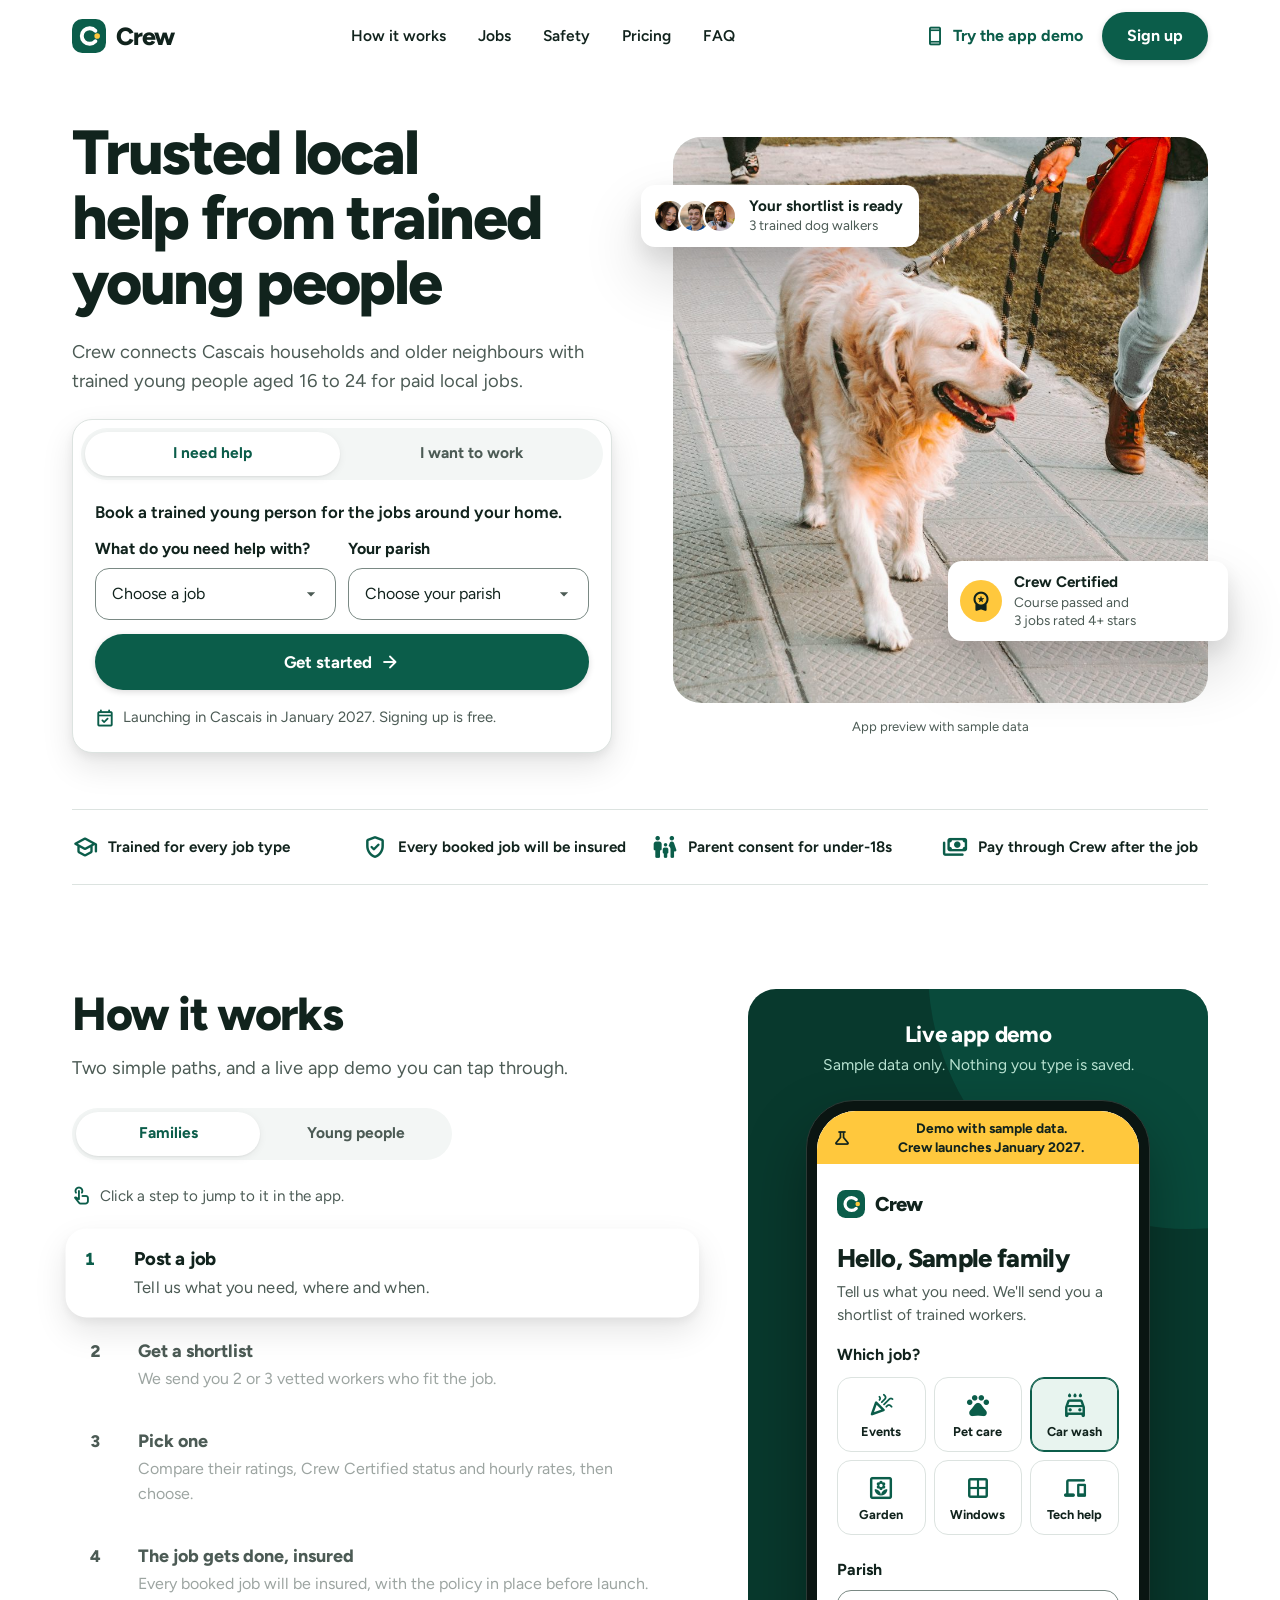
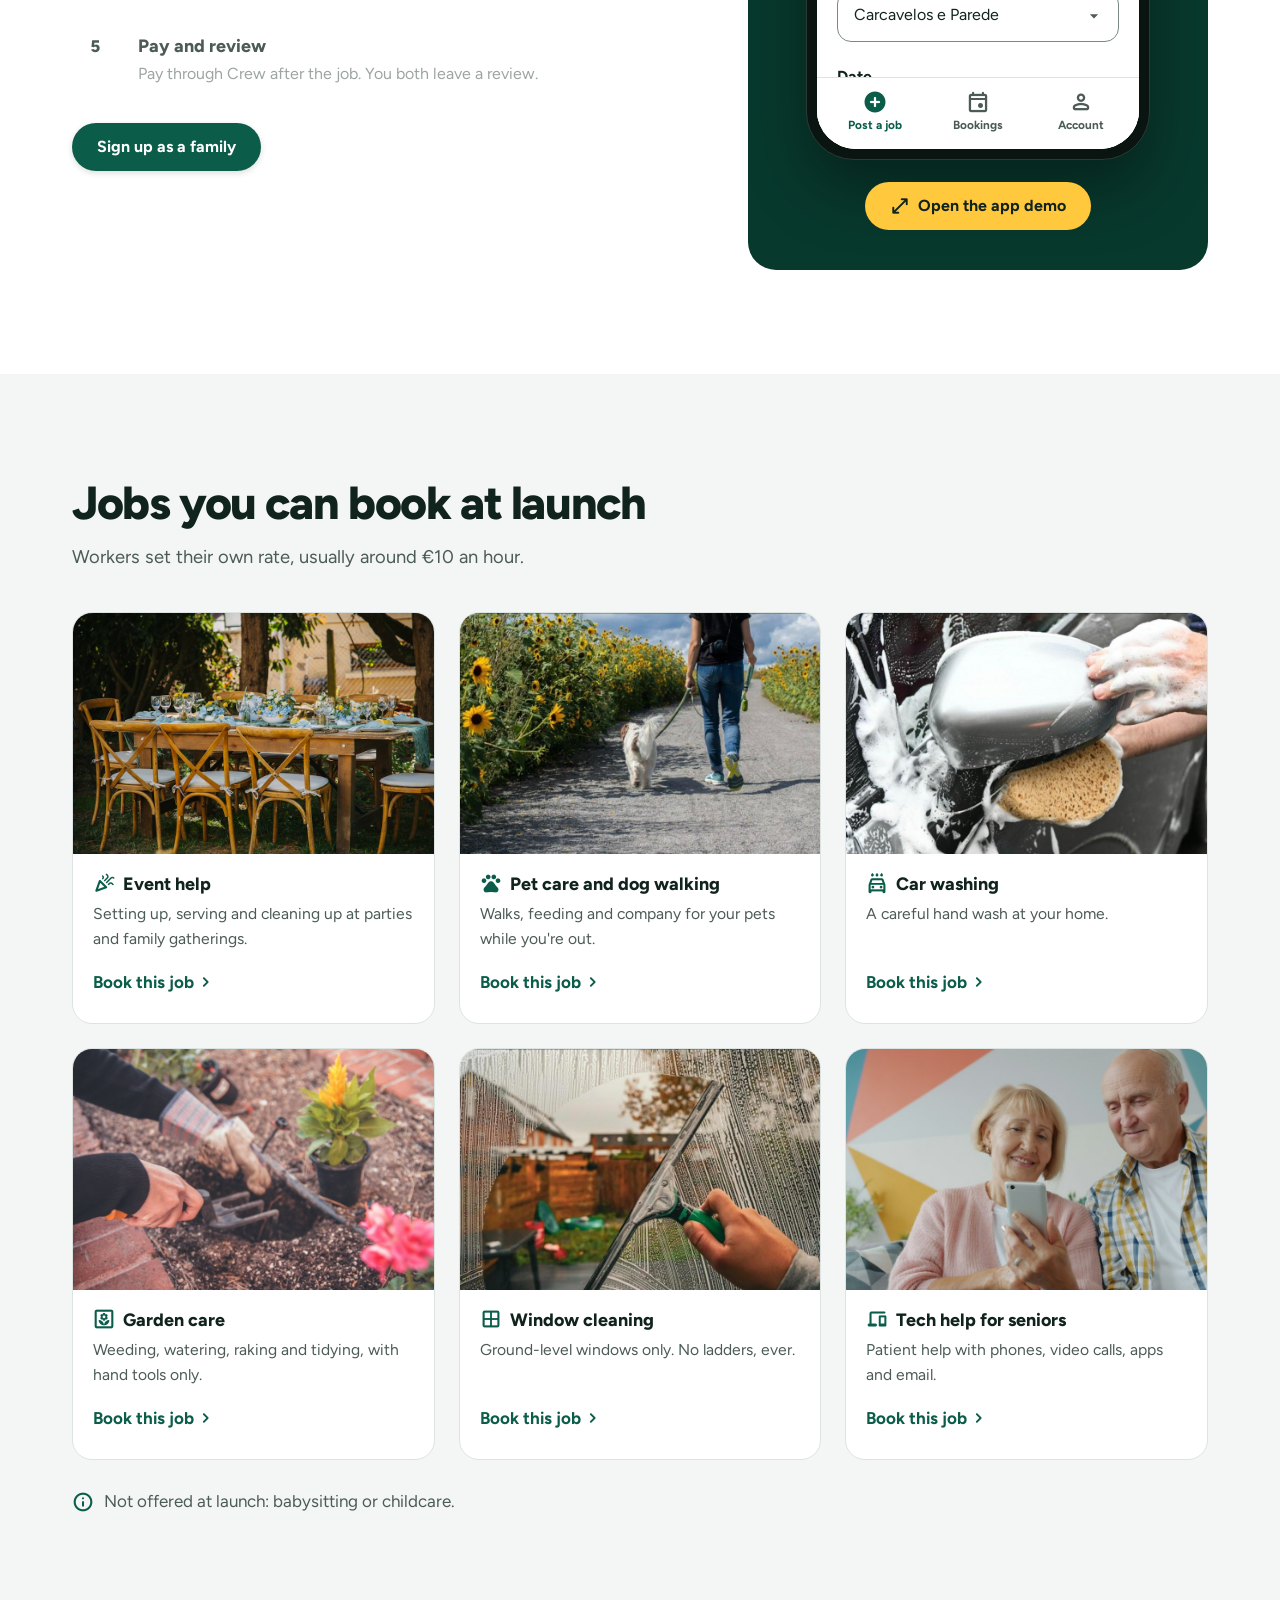
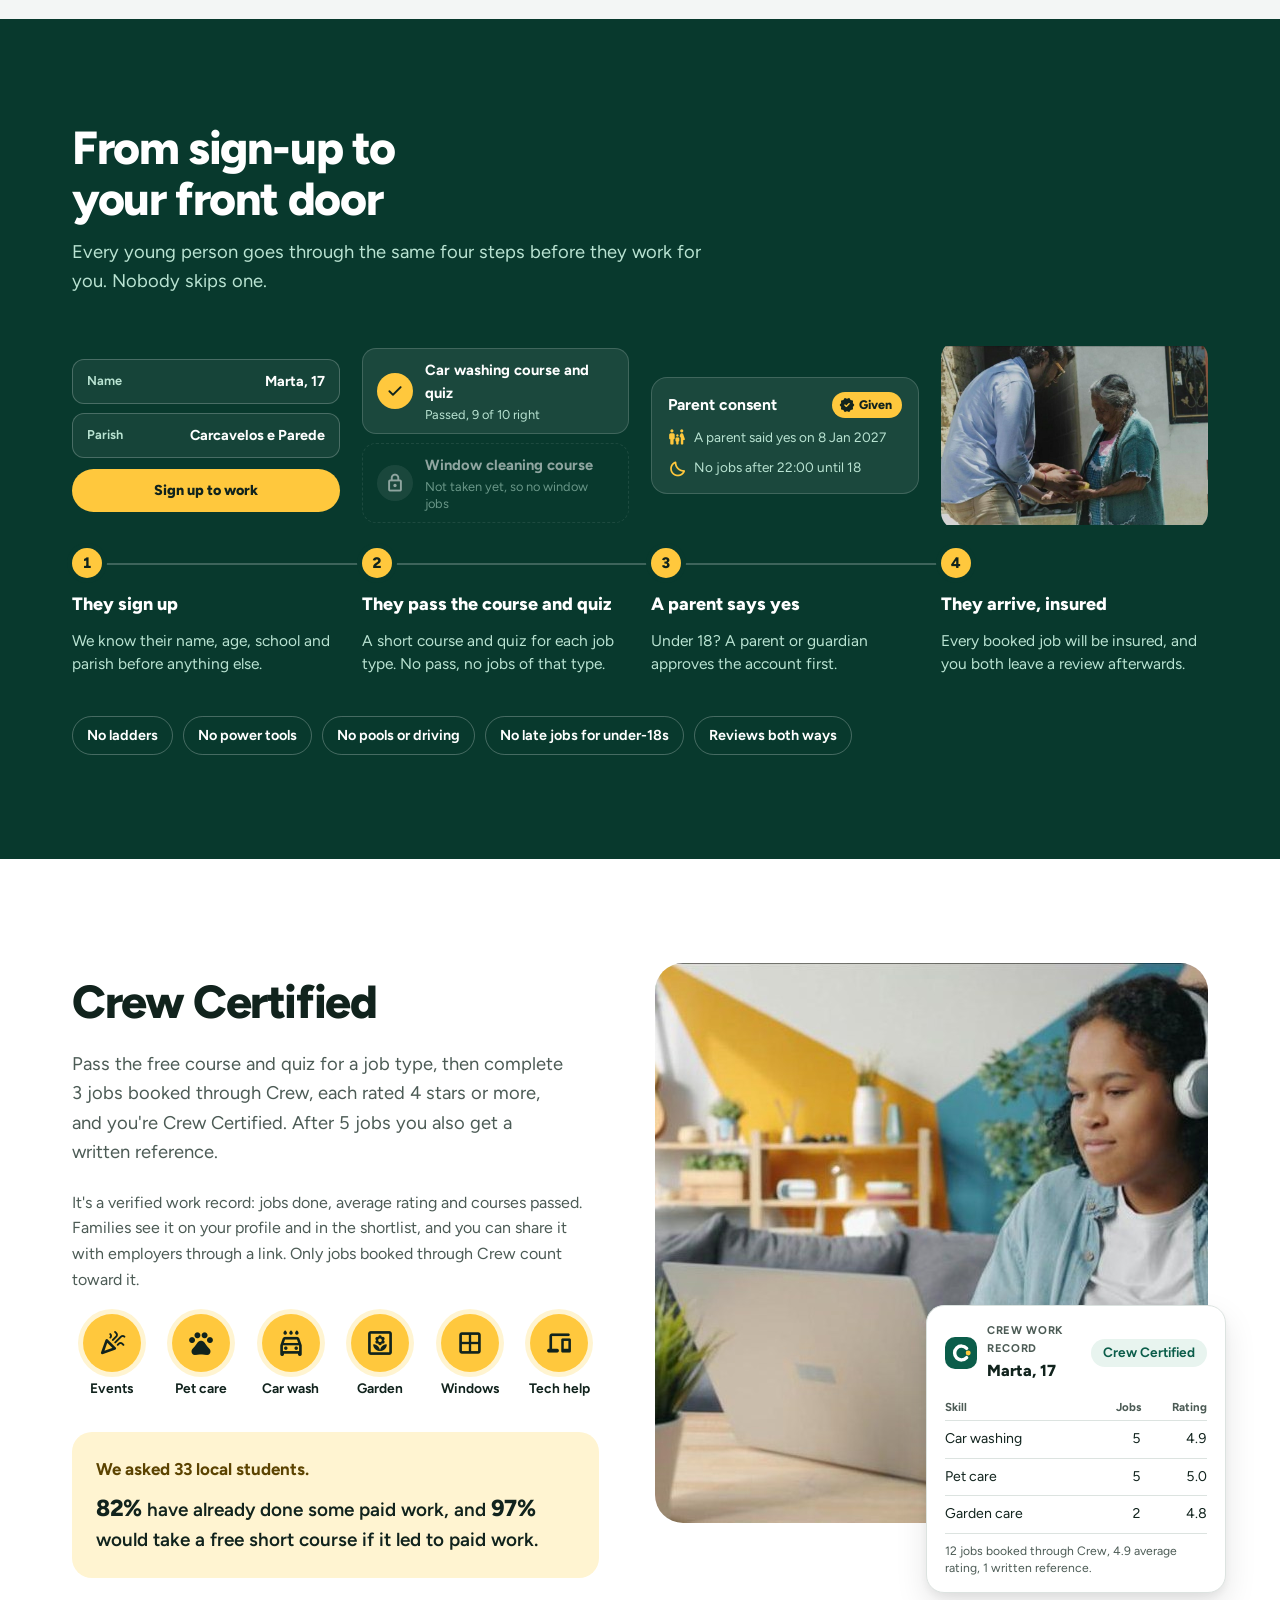
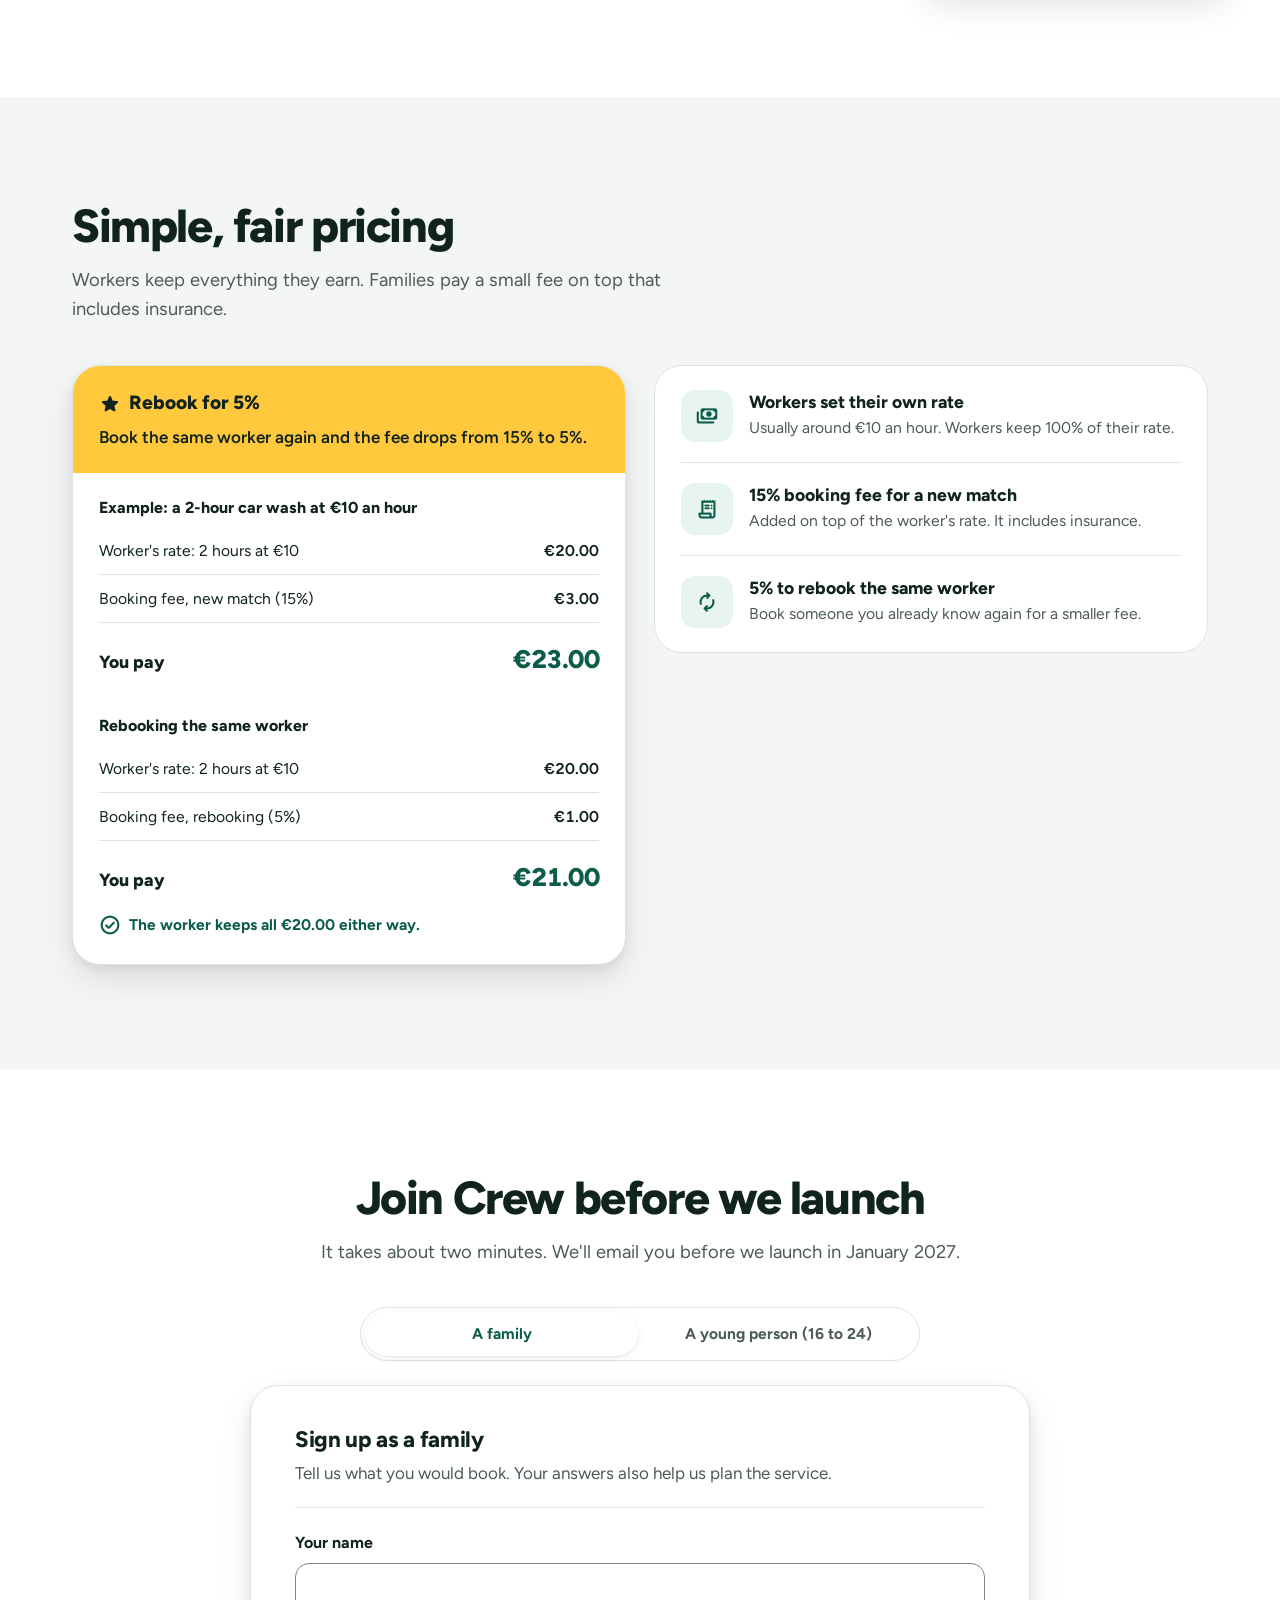
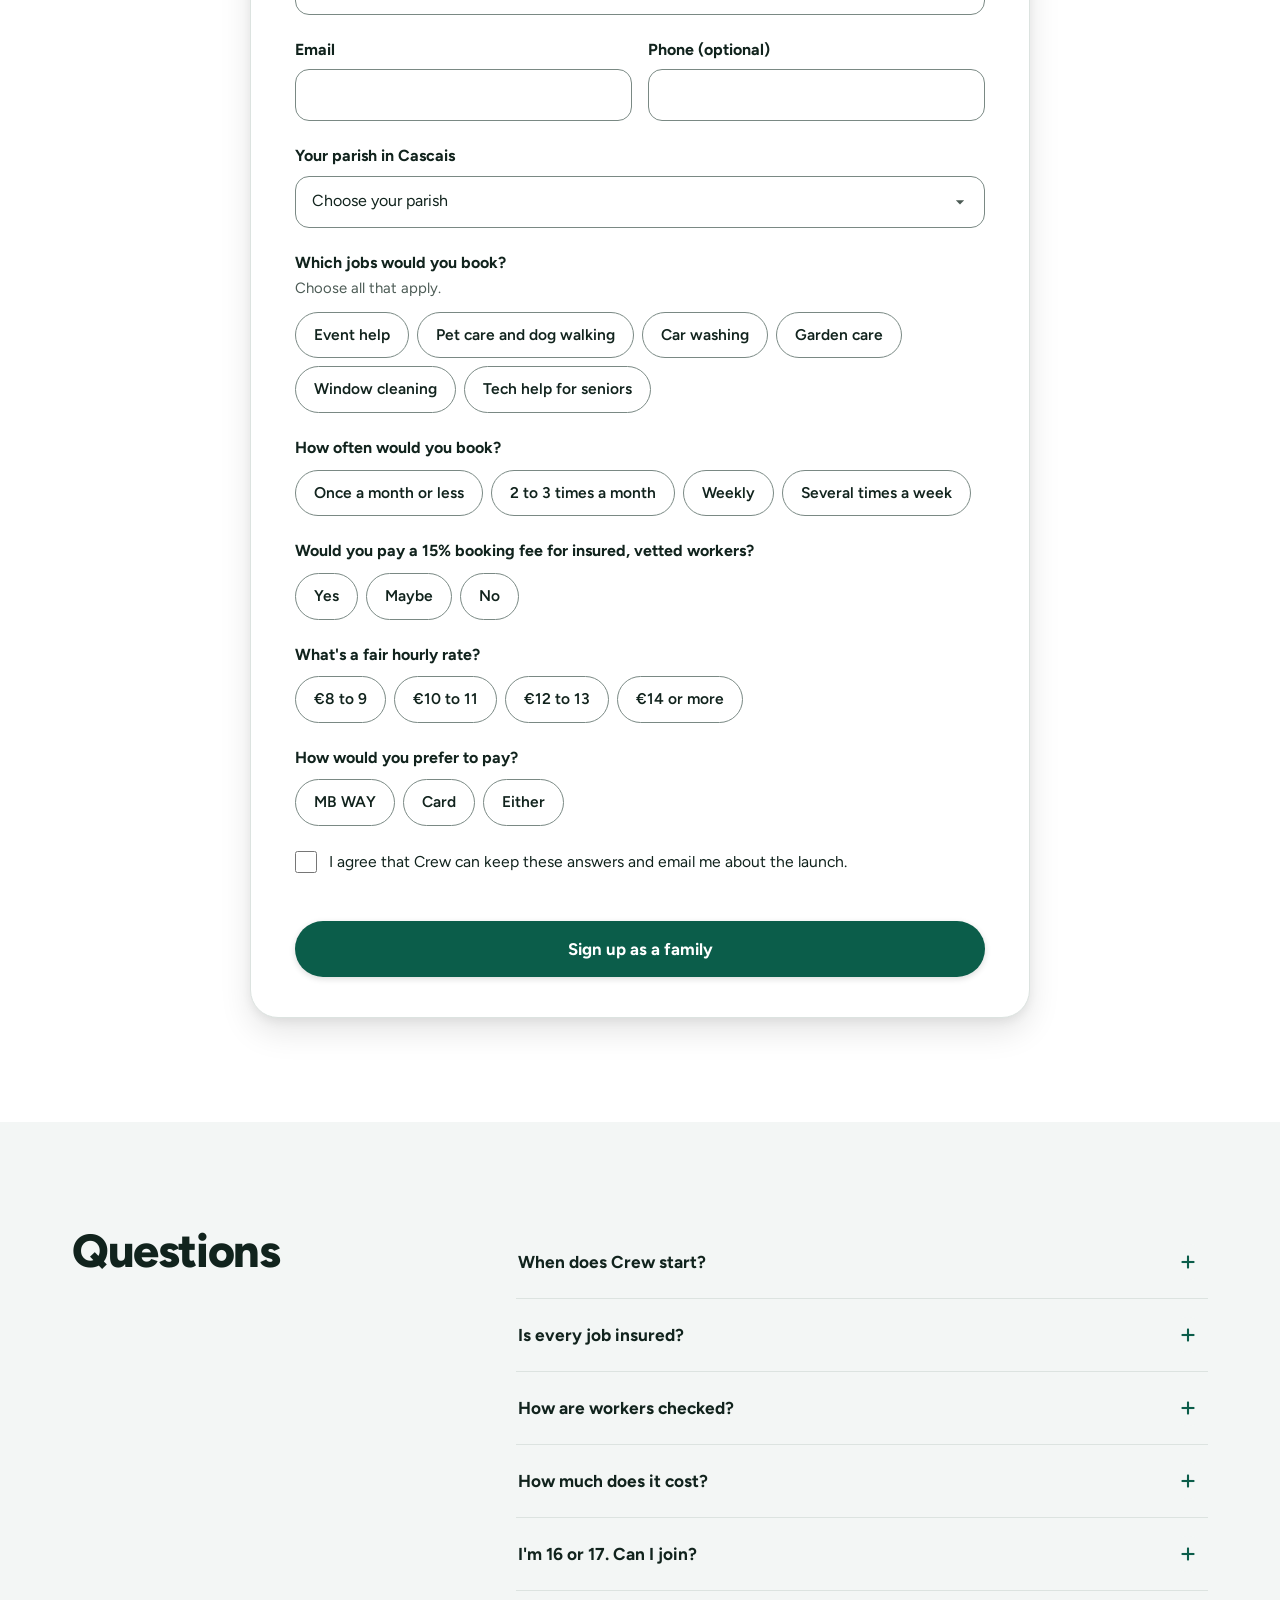
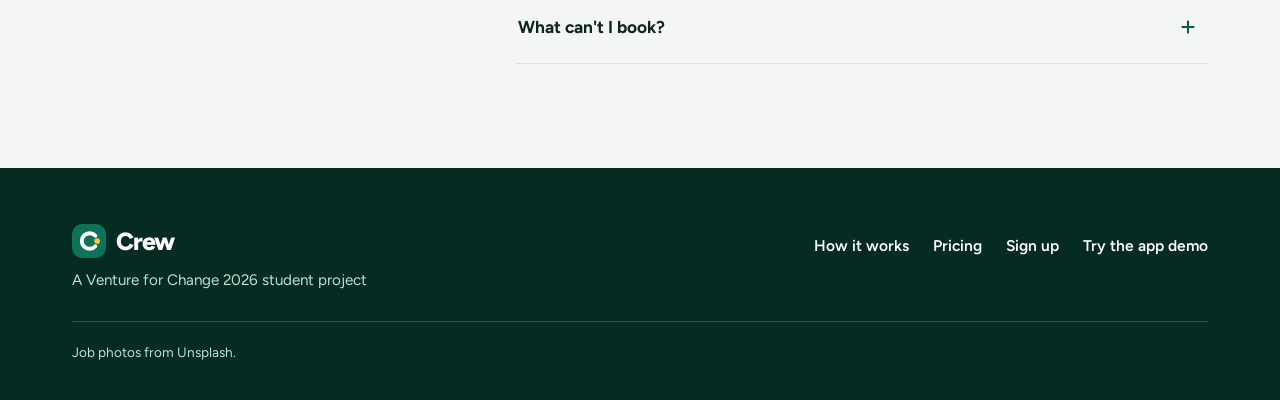
==== index.html @ f1821e16 "Crew Certified replaces badges and levels; pricing is 15% new match, 5% rebooking Built on macszzz99" ====
<!DOCTYPE html>
<html lang="en">
<head>
  <meta charset="UTF-8">
  <meta name="viewport" content="width=device-width, initial-scale=1">
  <!-- The visible title and all copy come from config.js. This fallback is brand-neutral. -->
  <title>Trained young people for local jobs in Cascais</title>
  <meta name="description" content="Cascais households and older neighbours book trained young people aged 16 to 24 for paid local jobs. Launching January 2027.">
  <meta name="theme-color" content="#08392D">
  <link rel="preconnect" href="https://fonts.googleapis.com">
  <link rel="preconnect" href="https://fonts.gstatic.com" crossorigin>
  <link rel="stylesheet" href="https://fonts.googleapis.com/css2?family=Figtree:wght@400..800&display=swap">
  <link rel="stylesheet" href="https://fonts.googleapis.com/css2?family=Material+Symbols+Rounded:opsz,wght,FILL,GRAD@20..48,500..600,0..1,0&display=block">
  <link rel="preload" as="image" href="assets/hero-dog-walk.jpg">
  <link rel="stylesheet" href="styles.css?v=14">
</head>
<body data-title="meta.titleIndex">

  <a class="skip-link" href="#main" data-t="common.skip"></a>

  <header class="site-header" data-header>
    <div class="container header-inner">
      <a class="logo" href="#main">
        <svg viewBox="0 0 40 40" aria-hidden="true"><rect width="40" height="40" rx="12" fill="#0B5D4A"/><path d="M27.5 13.8a9.2 9.2 0 1 0 0 12.4" fill="none" stroke="#fff" stroke-width="4.6" stroke-linecap="round"/><circle cx="29.6" cy="20" r="3.3" fill="#FFC83D"/></svg>
        <span class="logo-text" data-brand></span>
      </a>
      <nav class="site-nav" data-t-aria-label="nav.label">
        <ul>
          <li><a href="#how" data-t="nav.how"></a></li>
          <li><a href="#jobs" data-t="nav.jobs"></a></li>
          <li><a href="#safety" data-t="nav.safety"></a></li>
          <li><a href="#pricing" data-t="nav.pricing"></a></li>
          <li><a href="#faq" data-t="nav.faq"></a></li>
        </ul>
      </nav>
      <div class="header-actions">
        <a class="btn btn-ghost header-demo" href="login.html?v=14">
          <span class="icon" aria-hidden="true">smartphone</span>
          <span data-t="nav.demo"></span>
        </a>
        <a class="btn btn-primary" href="#signup" data-t="nav.signup"></a>
      </div>
    </div>
  </header>

  <main id="main" tabindex="-1">

    <!-- Hero -->
    <section class="hero">
      <div class="container">
        <div class="hero-grid">
          <div class="hero-copy">
            <h1 class="display" data-t="hero.title"></h1>
            <p class="lead" data-t="hero.intro"></p>

            <div class="starter">
              <div class="segmented" role="tablist" data-tabs data-t-aria-label="hero.tabsLabel">
                <button type="button" role="tab" id="st-tab-family" aria-controls="st-family" aria-selected="true" data-t="hero.tabFamily"></button>
                <button type="button" role="tab" id="st-tab-worker" aria-controls="st-worker" aria-selected="false" tabindex="-1" data-t="hero.tabWorker"></button>
              </div>

              <div class="starter-body" role="tabpanel" id="st-family" aria-labelledby="st-tab-family">
                <p class="starter-line" data-t="hero.familyLine"></p>
                <div class="starter-fields two">
                  <div class="field">
                    <label class="label" for="st-job" data-t="hero.jobLabel"></label>
                    <select class="select" id="st-job" data-options="jobTypes" data-placeholder="hero.jobPlaceholder"></select>
                  </div>
                  <div class="field">
                    <label class="label" for="st-parish-f" data-t="hero.parishLabel"></label>
                    <select class="select" id="st-parish-f" data-options="forms.parishes" data-placeholder="forms.parishPlaceholder"></select>
                  </div>
                </div>
                <button class="btn btn-primary btn-lg btn-block" type="button" data-start="family">
                  <span data-t="hero.start"></span>
                  <span class="icon" aria-hidden="true">arrow_forward</span>
                </button>
              </div>

              <div class="starter-body" role="tabpanel" id="st-worker" aria-labelledby="st-tab-worker" hidden>
                <p class="starter-line" data-t="hero.workerLine"></p>
                <div class="starter-fields two">
                  <div class="field">
                    <label class="label" for="st-age" data-t="hero.ageLabel"></label>
                    <select class="select" id="st-age" data-options="forms.worker.ageOptions" data-placeholder="hero.agePlaceholder"></select>
                  </div>
                  <div class="field">
                    <label class="label" for="st-parish-w" data-t="hero.parishLabel"></label>
                    <select class="select" id="st-parish-w" data-options="forms.parishes" data-placeholder="forms.parishPlaceholder"></select>
                  </div>
                </div>
                <button class="btn btn-primary btn-lg btn-block" type="button" data-start="worker">
                  <span data-t="hero.start"></span>
                  <span class="icon" aria-hidden="true">arrow_forward</span>
                </button>
              </div>

              <p class="starter-meta">
                <span class="icon" aria-hidden="true">event_available</span>
                <span data-t="hero.launch"></span>
              </p>
            </div>
          </div>

          <div class="hero-media">
            <img class="hero-photo" src="assets/hero-dog-walk.jpg" width="1400" height="974" data-t-alt="hero.photoAlt" fetchpriority="high">
            <div class="float-card one" aria-hidden="true">
              <span class="avatar-stack"><span><img src="assets/people/worker-a.jpg" alt="" width="34" height="34"></span><span><img src="assets/people/worker-b.jpg" alt="" width="34" height="34"></span><span><img src="assets/people/worker-c.jpg" alt="" width="34" height="34"></span></span>
              <span><strong data-t="hero.chipShortlistTitle"></strong><span class="small" data-t="hero.chipShortlistText"></span></span>
            </div>
            <div class="float-card two" aria-hidden="true">
              <span class="medal-sm"><span class="icon icon-fill">workspace_premium</span></span>
              <span><strong data-t="hero.chipBadgeTitle"></strong><span class="small" data-t="hero.chipBadgeText"></span></span>
            </div>
            <p class="preview-label" data-t="hero.previewLabel"></p>
          </div>
        </div>

        <ul class="trust" data-list="hero.trust">
          <template>
            <li><span class="icon" data-f="icon" aria-hidden="true"></span><span data-f="text"></span></li>
          </template>
        </ul>
      </div>
    </section>

    <!-- How it works -->
    <section id="how" class="section">
      <div class="container how-grid">
        <div class="how-steps">
          <div class="section-head flush">
            <h2 class="h2" data-t="how.title"></h2>
            <p class="lead" data-t="how.intro"></p>
          </div>
          <div class="segmented" role="tablist" data-tabs data-how-tabs data-t-aria-label="how.tabsLabel">
            <button type="button" role="tab" id="how-tab-family" aria-controls="how-family" aria-selected="true" data-demo="family.html?v=14&embed=1" data-t="how.tabFamily"></button>
            <button type="button" role="tab" id="how-tab-worker" aria-controls="how-worker" aria-selected="false" tabindex="-1" data-demo="worker.html?v=14&embed=1" data-t="how.tabWorker"></button>
          </div>
          <p class="steps-hint"><span class="icon" aria-hidden="true">touch_app</span><span data-t="how.stepsHint"></span></p>
          <div role="tabpanel" id="how-family" aria-labelledby="how-tab-family">
            <ol class="steps" data-list="how.familySteps">
              <template>
                <li><button type="button" class="step" aria-pressed="false" data-f-attr="data-screen:screen"><span class="step-n num" data-f="index" aria-hidden="true"></span><span class="step-body"><span class="step-title" data-f="title"></span><span class="step-text" data-f="text"></span></span></button></li>
              </template>
            </ol>
            <div class="how-cta">
              <a class="btn btn-primary" href="#family" data-t="how.familyCta"></a>
            </div>
          </div>
          <div role="tabpanel" id="how-worker" aria-labelledby="how-tab-worker" hidden>
            <ol class="steps" data-list="how.workerSteps">
              <template>
                <li><button type="button" class="step" aria-pressed="false" data-f-attr="data-screen:screen"><span class="step-n num" data-f="index" aria-hidden="true"></span><span class="step-body"><span class="step-title" data-f="title"></span><span class="step-text" data-f="text"></span></span></button></li>
              </template>
            </ol>
            <div class="how-cta">
              <a class="btn btn-primary" href="#worker" data-t="how.workerCta"></a>
            </div>
          </div>
        </div>

        <aside class="demo-panel on-dark">
          <div class="demo-panel-head">
            <h3 class="h3" data-t="how.demoTitle"></h3>
            <p data-t="how.demoText"></p>
          </div>
          <div class="device">
            <iframe src="family.html?v=14&embed=1" loading="lazy" data-demo-frame data-t-title="how.demoFrameTitle"></iframe>
          </div>
          <a class="btn btn-sun" href="login.html?v=14">
            <span class="icon" aria-hidden="true">open_in_full</span>
            <span data-t="how.demoOpen"></span>
          </a>
        </aside>
      </div>
    </section>

    <!-- Job types -->
    <section id="jobs" class="section section-mist">
      <div class="container">
        <div class="section-head">
          <h2 class="h2" data-t="jobs.title"></h2>
          <p class="lead" data-t="jobs.intro"></p>
        </div>
        <ul class="job-grid" data-list="jobTypes">
          <template>
            <li class="job-card">
              <img src="assets/job-events.jpg" alt="" loading="lazy" width="900" height="600" data-f-attr="src:photo;alt:alt">
              <div class="job-card-body">
                <h3><span class="icon" data-f="icon" aria-hidden="true"></span><span data-f="name"></span></h3>
                <p data-f="desc"></p>
                <a class="job-link" href="#family" data-f-attr="data-job:value"><span data-t="jobs.cardCta"></span><span class="icon" aria-hidden="true">chevron_right</span></a>
              </div>
            </li>
          </template>
        </ul>
        <p class="job-note"><span class="icon" aria-hidden="true">info</span><span data-t="jobs.notOffered"></span></p>
      </div>
    </section>

    <!-- Safety: the four steps every young person goes through -->
    <section id="safety" class="section safety on-dark">
      <div class="container">
        <div class="journey-head">
          <h2 class="h2" data-t="safety.title"></h2>
          <p class="lead" data-t="safety.intro"></p>
        </div>
        <ol class="journey">
          <li>
            <div class="journey-visual" aria-hidden="true">
              <div class="jv-field"><span data-t="safety.ui.nameLabel"></span><b data-t="safety.ui.nameValue"></b></div>
              <div class="jv-field"><span data-t="safety.ui.parishLabel"></span><b data-t="safety.ui.parishValue"></b></div>
              <div class="jv-button" data-t="safety.ui.signupButton"></div>
            </div>
            <span class="journey-dot num">1</span>
            <h3 data-t="safety.steps.0.title"></h3>
            <p data-t="safety.steps.0.text"></p>
          </li>
          <li>
            <div class="journey-visual" aria-hidden="true">
              <div class="jv-row"><span class="jv-medal"><span class="icon">check</span></span><div><b data-t="safety.ui.coursePassed"></b><span data-t="safety.ui.coursePassedMeta"></span></div></div>
              <div class="jv-row is-locked"><span class="jv-medal"><span class="icon">lock</span></span><div><b data-t="safety.ui.courseLocked"></b><span data-t="safety.ui.courseLockedMeta"></span></div></div>
            </div>
            <span class="journey-dot num">2</span>
            <h3 data-t="safety.steps.1.title"></h3>
            <p data-t="safety.steps.1.text"></p>
          </li>
          <li>
            <div class="journey-visual" aria-hidden="true">
              <div class="jv-consent">
                <div class="jv-consent-head"><b data-t="safety.ui.consentTitle"></b><span class="jv-pill"><span class="icon icon-fill">verified</span><span data-t="safety.ui.consentGiven"></span></span></div>
                <p><span class="icon">family_restroom</span><span data-t="safety.ui.consentLine1"></span></p>
                <p><span class="icon">bedtime</span><span data-t="safety.ui.consentLine2"></span></p>
              </div>
            </div>
            <span class="journey-dot num">3</span>
            <h3 data-t="safety.steps.2.title"></h3>
            <p data-t="safety.steps.2.text"></p>
          </li>
          <li>
            <div class="journey-visual is-photo">
              <img src="assets/safety-doorstep.jpg" width="840" height="560" loading="lazy" data-t-alt="safety.photoAlt">
            </div>
            <span class="journey-dot num">4</span>
            <h3 data-t="safety.steps.3.title"></h3>
            <p data-t="safety.steps.3.text"></p>
          </li>
        </ol>
        <ul class="journey-rules" data-list="safety.rules">
          <template><li data-f-self></li></template>
        </ul>
      </div>
    </section>

    <!-- Skills and badges -->
    <section id="skills" class="section">
      <div class="container skills-layout">
        <div class="skills-copy">
          <h2 class="h2" data-t="skills.title"></h2>
          <p class="lead" data-t="skills.intro"></p>
          <p class="skills-note" data-t="skills.recordNote"></p>
          <ul class="badge-row" data-list="jobTypes" data-t-aria-label="skills.badgesTitle">
            <template>
              <li><span class="medal"><span class="icon" data-f="icon" aria-hidden="true"></span></span><span data-f="short"></span></li>
            </template>
          </ul>
          <div class="survey-quote">
            <p class="lead-in" data-t="skills.surveyLead"></p>
            <p class="q" data-survey></p>
          </div>
        </div>
        <div class="skills-media">
          <img class="skills-photo" src="assets/skills-laptop.jpg" width="840" height="560" loading="lazy" data-t-alt="skills.photoAlt">
          <div class="skills-record">
            <div class="skills-record-top">
              <span class="skills-record-logo" aria-hidden="true"><svg viewBox="0 0 40 40"><path d="M27.5 13.8a9.2 9.2 0 1 0 0 12.4" fill="none" stroke="#fff" stroke-width="4.6" stroke-linecap="round"/><circle cx="29.6" cy="20" r="3.3" fill="#FFC83D"/></svg></span>
              <div><p class="skills-record-kicker" data-t="skills.record.kicker"></p><p class="skills-record-name" data-t="skills.record.name"></p></div>
              <span class="pill pill-green" data-t="skills.record.level"></span>
            </div>
            <table>
              <thead><tr><th data-t="skills.record.colSkill"></th><th data-t="skills.record.colJobs"></th><th data-t="skills.record.colRating"></th></tr></thead>
              <tbody data-list="skills.record.rows">
                <template><tr><td data-f="skill"></td><td class="num" data-f="jobs"></td><td class="num" data-f="rating"></td></tr></template>
              </tbody>
            </table>
            <p class="skills-record-foot" data-t="skills.record.foot"></p>
          </div>
        </div>
      </div>
    </section>

    <!-- Pricing -->
    <section id="pricing" class="section section-mist">
      <div class="container">
        <div class="section-head">
          <h2 class="h2" data-t="pricing.title"></h2>
          <p class="lead" data-t="pricing.intro"></p>
        </div>
        <div class="pricing-grid">
          <div class="offer">
            <div class="offer-top">
              <h3><span class="icon icon-fill" aria-hidden="true">star</span><span data-t="pricing.offerTitle"></span></h3>
              <p data-t="pricing.offerText"></p>
            </div>
            <div class="receipt">
              <h4 data-t="pricing.exampleTitle"></h4>
              <p class="receipt-row"><span data-t="pricing.exampleRate"></span><span class="num" data-t="pricing.exampleRateValue"></span></p>
              <p class="receipt-row"><span data-t="pricing.exampleFee"></span><span class="num" data-t="pricing.exampleFeeValue"></span></p>
              <p class="receipt-row is-total"><span data-t="pricing.exampleTotal"></span><span class="num" data-t="pricing.exampleTotalValue"></span></p>
              <h4 class="receipt-sub" data-t="pricing.rebookTitle"></h4>
              <p class="receipt-row"><span data-t="pricing.exampleRate"></span><span class="num" data-t="pricing.exampleRateValue"></span></p>
              <p class="receipt-row"><span data-t="pricing.rebookFee"></span><span class="num" data-t="pricing.rebookFeeValue"></span></p>
              <p class="receipt-row is-total"><span data-t="pricing.exampleTotal"></span><span class="num" data-t="pricing.rebookTotalValue"></span></p>
              <p class="receipt-foot"><span class="icon" aria-hidden="true">check_circle</span><span data-t="pricing.exampleWorker"></span></p>
            </div>
          </div>
          <ul class="price-points" data-list="pricing.points">
            <template>
              <li class="price-point"><span class="ico"><span class="icon" data-f="icon" aria-hidden="true"></span></span><div><h3 data-f="title"></h3><p data-f="text"></p></div></li>
            </template>
          </ul>
        </div>
      </div>
    </section>

    <!-- Sign-up forms -->
    <section id="signup" class="section">
      <div class="container">
        <div class="section-head center">
          <h2 class="h2" data-t="signup.title"></h2>
          <p class="lead" data-t="signup.intro"></p>
        </div>

        <div class="signup-wrap">
          <div class="segmented" role="tablist" data-tabs data-signup-tabs data-t-aria-label="signup.tabsLabel">
            <button type="button" role="tab" id="su-tab-family" aria-controls="su-family" aria-selected="true" data-t="signup.tabFamily"></button>
            <button type="button" role="tab" id="su-tab-worker" aria-controls="su-worker" aria-selected="false" tabindex="-1" data-t="signup.tabWorker"></button>
          </div>

          <div role="tabpanel" id="su-family" aria-labelledby="su-tab-family">
            <form id="family" class="form-card" data-form="family" novalidate>
              <div class="form-card-head">
                <h3 class="h3" data-t="forms.family.title"></h3>
                <p data-t="forms.family.intro"></p>
              </div>

              <div class="form-fields" data-fields>
                <div class="field" data-rule="required">
                  <label class="label" for="f-name" data-t="forms.family.name"></label>
                  <input class="input" id="f-name" name="name" type="text" autocomplete="name">
                  <p class="field-error"></p>
                </div>

                <div class="field-row">
                  <div class="field" data-rule="email">
                    <label class="label" for="f-email" data-t="forms.family.email"></label>
                    <input class="input" id="f-email" name="email" type="email" autocomplete="email" inputmode="email">
                    <p class="field-error"></p>
                  </div>
                  <div class="field">
                    <label class="label" for="f-phone" data-t="forms.family.phone"></label>
                    <input class="input" id="f-phone" name="phone" type="tel" autocomplete="tel">
                  </div>
                </div>

                <div class="field" data-rule="required">
                  <label class="label" for="f-parish" data-t="forms.family.parish"></label>
                  <select class="select" id="f-parish" name="parish" data-options="forms.parishes" data-placeholder="forms.parishPlaceholder"></select>
                  <p class="field-error"></p>
                </div>

                <fieldset class="field" data-rule="many">
                  <legend data-t="forms.family.jobs"></legend>
                  <p class="hint" data-t="forms.chooseAll"></p>
                  <div class="choices" data-choices="jobTypes" data-name="jobs" data-type="checkbox"></div>
                  <p class="field-error"></p>
                </fieldset>

                <fieldset class="field" data-rule="one">
                  <legend data-t="forms.family.frequency"></legend>
                  <div class="choices" data-choices="forms.family.frequencyOptions" data-name="frequency"></div>
                  <p class="field-error"></p>
                </fieldset>

                <fieldset class="field" data-rule="one">
                  <legend data-t="forms.family.fee"></legend>
                  <div class="choices" data-choices="forms.family.feeOptions" data-name="booking_fee"></div>
                  <p class="field-error"></p>
                </fieldset>

                <fieldset class="field" data-rule="one">
                  <legend data-t="forms.family.rate"></legend>
                  <div class="choices" data-choices="forms.family.rateOptions" data-name="fair_rate"></div>
                  <p class="field-error"></p>
                </fieldset>

                <fieldset class="field" data-rule="one">
                  <legend data-t="forms.family.payment"></legend>
                  <div class="choices" data-choices="forms.family.paymentOptions" data-name="payment"></div>
                  <p class="field-error"></p>
                </fieldset>

                <div class="field" data-rule="consent">
                  <label class="consent">
                    <input type="checkbox" name="consent" value="Yes">
                    <span data-t="forms.family.consent"></span>
                  </label>
                  <p class="field-error"></p>
                </div>

                <div aria-live="polite"><div data-status hidden></div></div>

                <button class="btn btn-primary btn-lg btn-block" type="submit">
                  <span data-t="forms.family.submit"></span>
                </button>
              </div>

              <div class="notice notice-success" data-success tabindex="-1" hidden>
                <span class="icon icon-fill" aria-hidden="true">check_circle</span>
                <span data-t="forms.family.success"></span>
              </div>
            </form>
          </div>

          <div role="tabpanel" id="su-worker" aria-labelledby="su-tab-worker" hidden>
            <form id="worker" class="form-card" data-form="worker" novalidate>
              <div class="form-card-head">
                <h3 class="h3" data-t="forms.worker.title"></h3>
                <p data-t="forms.worker.intro"></p>
              </div>

              <div class="form-fields" data-fields>
                <div class="field-row">
                  <div class="field" data-rule="required">
                    <label class="label" for="w-name" data-t="forms.worker.name"></label>
                    <input class="input" id="w-name" name="name" type="text" autocomplete="name">
                    <p class="field-error"></p>
                  </div>
                  <div class="field" data-rule="email">
                    <label class="label" for="w-email" data-t="forms.worker.email"></label>
                    <input class="input" id="w-email" name="email" type="email" autocomplete="email" inputmode="email">
                    <p class="field-error"></p>
                  </div>
                </div>

                <fieldset class="field" data-rule="one">
                  <legend data-t="forms.worker.age"></legend>
                  <div class="choices" data-choices="forms.worker.ageOptions" data-name="age_band"></div>
                  <p class="field-error"></p>
                </fieldset>

                <div aria-live="polite">
                  <div class="notice notice-info" data-under16 hidden>
                    <span class="icon" aria-hidden="true">info</span>
                    <span data-t="forms.worker.under16"></span>
                  </div>
                </div>

                <div class="field" data-rule="email" data-parent-field hidden>
                  <label class="label" for="w-parent" data-t="forms.worker.parentEmail"></label>
                  <p class="hint" id="w-parent-hint" data-t="forms.worker.parentHint"></p>
                  <input class="input" id="w-parent" name="parent_email" type="email" autocomplete="off" inputmode="email" aria-describedby="w-parent-hint" disabled>
                  <p class="field-error"></p>
                </div>

                <div class="field" data-rule="required">
                  <label class="label" for="w-school" data-t="forms.worker.school"></label>
                  <p class="hint" id="w-school-hint" data-t="forms.worker.schoolHint"></p>
                  <input class="input" id="w-school" name="school" type="text" aria-describedby="w-school-hint">
                  <p class="field-error"></p>
                </div>

                <div class="field" data-rule="required">
                  <label class="label" for="w-parish" data-t="forms.worker.parish"></label>
                  <select class="select" id="w-parish" name="parish" data-options="forms.parishes" data-placeholder="forms.parishPlaceholder"></select>
                  <p class="field-error"></p>
                </div>

                <fieldset class="field" data-rule="many">
                  <legend data-t="forms.worker.jobs"></legend>
                  <p class="hint" data-t="forms.chooseAll"></p>
                  <div class="choices" data-choices="jobTypes" data-name="jobs" data-type="checkbox"></div>
                  <p class="field-error"></p>
                </fieldset>

                <fieldset class="field" data-rule="one">
                  <legend data-t="forms.worker.hours"></legend>
                  <div class="choices" data-choices="forms.worker.hoursOptions" data-name="hours_per_week"></div>
                  <p class="field-error"></p>
                </fieldset>

                <fieldset class="field" data-rule="one">
                  <legend data-t="forms.worker.bank"></legend>
                  <div class="choices" data-choices="forms.worker.bankOptions" data-name="pt_bank_account"></div>
                  <p class="field-error"></p>
                </fieldset>

                <div class="field" data-rule="consent">
                  <label class="consent">
                    <input type="checkbox" name="consent" value="Yes">
                    <span data-t="forms.worker.consent"></span>
                  </label>
                  <p class="field-error"></p>
                </div>

                <div aria-live="polite"><div data-status hidden></div></div>

                <button class="btn btn-dark btn-lg btn-block" type="submit">
                  <span data-t="forms.worker.submit"></span>
                </button>
              </div>

              <div class="notice notice-success" data-success tabindex="-1" hidden>
                <span class="icon icon-fill" aria-hidden="true">check_circle</span>
                <span data-t="forms.worker.success"></span>
              </div>
            </form>
          </div>
        </div>
      </div>
    </section>

    <!-- FAQ -->
    <section id="faq" class="section section-mist">
      <div class="container faq-grid">
        <div class="faq-head">
          <h2 class="h2" data-t="faq.title"></h2>
          <p class="lead" data-t="faq.intro" data-needs-email></p>
        </div>
        <div class="faq-list" data-list="faq.items">
          <template>
            <details>
              <summary><span data-f="q"></span><span class="icon" aria-hidden="true">add</span></summary>
              <p data-f="a"></p>
            </details>
          </template>
        </div>
      </div>
    </section>

  </main>

  <footer class="site-footer on-dark">
    <div class="container footer-inner">
      <div class="footer-brand">
        <a class="logo" href="#main">
          <svg viewBox="0 0 40 40" aria-hidden="true"><rect width="40" height="40" rx="12" fill="#0E7258"/><path d="M27.5 13.8a9.2 9.2 0 1 0 0 12.4" fill="none" stroke="#fff" stroke-width="4.6" stroke-linecap="round"/><circle cx="29.6" cy="20" r="3.3" fill="#FFC83D"/></svg>
          <span class="logo-text" data-brand></span>
        </a>
        <p data-t="footer.project"></p>
        <p data-needs-email><span data-t="footer.contact"></span> <span data-email></span></p>
      </div>
      <nav class="footer-links" data-t-aria-label="footer.nav">
        <a href="#how" data-t="nav.how"></a>
        <a href="#pricing" data-t="nav.pricing"></a>
        <a href="#signup" data-t="nav.signup"></a>
        <a href="login.html?v=14" data-t="nav.demo"></a>
      </nav>
      <p class="footer-small" data-t="footer.photos"></p>
    </div>
  </footer>

  <script src="config.js?v=14"></script>
  <script src="script.js?v=14"></script>
</body>
</html>
---- styles.css ----
/* =====================================================================
   Crew design system
   Clean, trust-first services look. One deep green for brand and
   actions, sunflower only for badges and levels, Figtree throughout.
   All text/background pairs checked for WCAG AA.
   ===================================================================== */
:root {
  --green-950: #062B22;
  --green-900: #08392D;
  --green-700: #0B5D4A;
  --green-600: #0E7258;
  --green-100: #D5EDE3;
  --green-50: #E8F4EF;
  --sun: #FFC83D;
  --sun-50: #FFF4D1;
  --sun-ink: #5C4300;
  --ink: #11231D;
  --muted: #4C5B55;
  --placeholder: #5E6D68;
  --line: #DCE3E0;
  --field-line: #7A8984;
  --mist: #F3F6F5;
  --white: #FFFFFF;
  --on-dark-muted: #B9E3D2;
  --error: #B42318;
  --error-50: #FDECEA;

  --font: "Figtree", system-ui, -apple-system, "Segoe UI", sans-serif;

  --r-sm: 10px;
  --r-md: 14px;
  --r-lg: 20px;
  --r-xl: 28px;
  --r-pill: 999px;

  --shadow-sm: 0 1px 2px rgba(0, 0, 0, 0.06), 0 2px 8px rgba(0, 0, 0, 0.06);
  --shadow-md: 0 4px 10px rgba(0, 0, 0, 0.06), 0 14px 32px rgba(0, 0, 0, 0.10);
  --shadow-lg: 0 10px 24px rgba(0, 0, 0, 0.10), 0 30px 60px rgba(0, 0, 0, 0.16);

  --gutter: 20px;
  --section: 72px;
  --ease-out: cubic-bezier(0.16, 1, 0.3, 1);
  --pop: cubic-bezier(0.34, 1.56, 0.64, 1);
}
@media (min-width: 768px) { :root { --gutter: 32px; --section: 104px; } }

/* ---------- Base ---------- */
*, *::before, *::after { box-sizing: border-box; }
html { -webkit-text-size-adjust: 100%; scroll-behavior: smooth; scroll-padding-top: 84px; scrollbar-color: #A9B8B2 transparent; }
@media (prefers-reduced-motion: reduce) {
  html { scroll-behavior: auto; }
  *, *::before, *::after { animation-duration: 1ms !important; transition-duration: 1ms !important; }
}
body {
  margin: 0; background: var(--white); color: var(--ink);
  font-family: var(--font); font-size: 17px; line-height: 1.6;
  -webkit-font-smoothing: antialiased; text-rendering: optimizeLegibility;
  overflow-x: hidden; caret-color: var(--green-700);
}
h1, h2, h3, h4, p, ul, ol, dl, dd, figure { margin: 0; }
ul, ol { padding: 0; list-style: none; }
img, svg, iframe { display: block; max-width: 100%; }
a { color: var(--green-700); text-underline-offset: 3px; text-decoration-thickness: 1.5px; }
button, input, select, textarea { font: inherit; color: inherit; }
[hidden] { display: none !important; }
::selection { background: var(--green-100); color: var(--green-950); }
:focus-visible { outline: 3px solid var(--green-600); outline-offset: 3px; border-radius: 6px; }
.on-dark :focus-visible { outline-color: var(--sun); }

.sr-only {
  position: absolute; width: 1px; height: 1px; padding: 0; margin: -1px;
  overflow: hidden; clip: rect(0 0 0 0); white-space: nowrap; border: 0;
}
.skip-link {
  position: absolute; left: 16px; top: -100px; z-index: 300;
  background: var(--green-900); color: var(--white); padding: 12px 18px;
  border-radius: var(--r-md); font-weight: 700; text-decoration: none;
}
.skip-link:focus { top: 12px; }

.icon {
  font-family: "Material Symbols Rounded"; font-weight: normal; font-style: normal;
  font-size: 22px; line-height: 1; display: inline-block; width: 1em; height: 1em;
  overflow: hidden; white-space: nowrap; direction: ltr; letter-spacing: normal;
  text-transform: none; word-wrap: normal; flex-shrink: 0;
  font-feature-settings: "liga"; -webkit-font-feature-settings: "liga";
  font-variation-settings: "FILL" 0, "wght" 500, "GRAD" 0, "opsz" 24;
}
.icon-fill { font-variation-settings: "FILL" 1, "wght" 500, "GRAD" 0, "opsz" 24; }
.num { font-variant-numeric: tabular-nums; }

/* ---------- Type ---------- */
.display {
  font-size: clamp(2.35rem, 1.5rem + 3.4vw, 3.9rem); line-height: 1.04;
  font-weight: 800; letter-spacing: -0.035em; text-wrap: balance;
}
.h2 {
  font-size: clamp(1.9rem, 1.4rem + 1.9vw, 2.9rem); line-height: 1.1;
  font-weight: 800; letter-spacing: -0.03em; text-wrap: balance;
}
.h3 { font-size: 1.4rem; line-height: 1.25; font-weight: 750; letter-spacing: -0.015em; }
.lead { font-size: 1.15rem; line-height: 1.6; color: var(--muted); text-wrap: pretty; }
.muted { color: var(--muted); }
.small { font-size: 0.93rem; line-height: 1.5; }

/* ---------- Layout ---------- */
.container { width: 100%; max-width: 1200px; margin: 0 auto; padding: 0 var(--gutter); }
.section { padding: var(--section) 0; }
.section-mist { background: var(--mist); }
.section-head { max-width: 46rem; margin-bottom: 40px; display: grid; gap: 14px; }
.section-head.flush { margin-bottom: 0; }
.section-head.center { margin-left: auto; margin-right: auto; text-align: center; }

/* ---------- Buttons and controls ---------- */
.btn {
  display: inline-flex; align-items: center; justify-content: center; gap: 8px;
  min-height: 48px; padding: 12px 24px; border-radius: var(--r-pill);
  border: 1.5px solid transparent; font-weight: 700; font-size: 1rem; line-height: 1.2;
  text-decoration: none; text-align: center; cursor: pointer; touch-action: manipulation;
  transition: background-color 180ms var(--ease-out), border-color 180ms var(--ease-out),
              color 180ms var(--ease-out), transform 180ms var(--ease-out);
}
.btn:active { transform: translateY(1px) scale(0.99); }
.btn .icon { font-size: 20px; }
.btn-primary { background: var(--green-700); color: var(--white); box-shadow: 0 2px 6px rgba(0, 0, 0, 0.14); }
.btn-primary:hover { background: var(--green-600); }
.btn-dark { background: var(--green-900); color: var(--white); }
.btn-dark:hover { background: var(--green-950); }
.btn-outline { background: var(--white); color: var(--ink); border-color: var(--line); }
.btn-outline:hover { border-color: var(--field-line); background: var(--mist); }
.btn-sun { background: var(--sun); color: var(--ink); }
.btn-sun:hover { background: #FFD666; }
.btn-ghost { background: transparent; color: var(--green-700); padding-left: 12px; padding-right: 12px; }
.btn-ghost:hover { background: var(--green-50); }
.btn-block { width: 100%; }
.btn-lg { min-height: 56px; font-size: 1.05rem; padding: 14px 28px; }
.btn[disabled] { opacity: 0.45; cursor: not-allowed; transform: none; }

.pill {
  display: inline-flex; align-items: center; gap: 6px; padding: 5px 12px;
  border-radius: var(--r-pill); font-size: 0.85rem; font-weight: 650; line-height: 1.3;
}
.pill .icon { font-size: 17px; }
.pill-green { background: var(--green-50); color: var(--green-700); }
.pill-sun { background: var(--sun-50); color: var(--sun-ink); }
.pill-mist { background: var(--mist); color: var(--muted); }

/* Segmented control */
.segmented {
  display: grid; grid-auto-columns: 1fr; grid-auto-flow: column; gap: 4px;
  padding: 4px; background: var(--mist); border-radius: var(--r-pill);
}
.segmented button {
  min-height: 44px; border: 0; background: transparent; border-radius: var(--r-pill);
  font-weight: 700; font-size: 0.97rem; color: var(--muted); cursor: pointer; width: 100%;
  display: flex; justify-content: center; align-items: center; gap: 6px; padding: 8px 14px;
  transition: background-color 200ms var(--ease-out), color 200ms var(--ease-out), box-shadow 200ms var(--ease-out);
}
.segmented button[aria-selected="true"] { background: var(--white); color: var(--green-700); box-shadow: var(--shadow-sm); }
.segmented label { position: relative; display: flex; }
.segmented input { position: absolute; opacity: 0; width: 1px; height: 1px; pointer-events: none; }
.segmented label span {
  flex: 1; display: flex; align-items: center; justify-content: center; min-height: 44px;
  border-radius: var(--r-pill); font-weight: 700; color: var(--muted); cursor: pointer; padding: 8px 14px;
  transition: background-color 200ms var(--ease-out), color 200ms var(--ease-out), box-shadow 200ms var(--ease-out);
}
.segmented input:checked + span { background: var(--white); color: var(--green-700); box-shadow: var(--shadow-sm); }
.segmented input:focus-visible + span { outline: 3px solid var(--green-600); outline-offset: 2px; }

/* ---------- Logo ---------- */
.logo { display: inline-flex; align-items: center; gap: 10px; color: var(--ink); text-decoration: none; border-radius: 10px; }
.logo svg { width: 34px; height: 34px; flex-shrink: 0; }
.logo-text { font-size: 1.55rem; font-weight: 800; letter-spacing: -0.04em; line-height: 1; }
.on-dark .logo { color: var(--white); }

/* ---------- Site header ---------- */
.site-header {
  position: sticky; top: 0; z-index: 50; background: rgba(255, 255, 255, 0.95);
  border-bottom: 1px solid transparent; transition: border-color 200ms, box-shadow 200ms;
}
.site-header.is-scrolled { border-bottom-color: var(--line); box-shadow: 0 6px 20px rgba(0, 0, 0, 0.06); }
.header-inner { display: flex; align-items: center; justify-content: space-between; gap: 16px; min-height: 72px; }
.site-nav { display: none; }
.site-nav ul { display: flex; gap: 4px; }
.site-nav a {
  display: inline-flex; padding: 10px 14px; border-radius: var(--r-pill);
  color: var(--ink); text-decoration: none; font-weight: 600; font-size: 0.97rem;
  transition: background-color 160ms;
}
.site-nav a:hover { background: var(--mist); }
.header-actions { display: flex; align-items: center; gap: 6px; }
.header-demo { display: none; }
@media (min-width: 640px) { .header-demo { display: inline-flex; } }
@media (min-width: 1080px) { .site-nav { display: block; } }

/* ---------- Hero ---------- */
.hero { padding: 24px 0 0; }
.hero-grid { display: grid; grid-template-columns: minmax(0, 1fr); gap: 40px; align-items: center; }
.hero-copy { display: grid; gap: 22px; align-content: start; }
.hero-copy .lead { max-width: 34rem; }

.starter {
  background: var(--white); border: 1px solid var(--line); border-radius: var(--r-lg);
  box-shadow: var(--shadow-md); padding: 8px 8px 22px; display: grid; gap: 16px; max-width: 540px;
}
.starter-body { display: grid; gap: 14px; padding: 4px 14px 0; }
.starter-line { font-weight: 650; font-size: 1.05rem; line-height: 1.45; }
.starter-fields { display: grid; grid-template-columns: minmax(0, 1fr); gap: 12px; }
.starter-meta { padding: 0 14px; display: flex; align-items: center; gap: 8px; color: var(--muted); font-size: 0.93rem; }
.starter-meta .icon { color: var(--green-700); font-size: 20px; }

.hero-media { position: relative; padding-bottom: 34px; }
.hero-photo {
  width: 100%; height: auto; aspect-ratio: 4 / 3.3; object-fit: cover; object-position: 50% 62%;
  border-radius: var(--r-xl); background: var(--green-50);
}
.float-card {
  position: absolute; display: flex; align-items: center; gap: 12px;
  background: var(--white); border-radius: var(--r-md); box-shadow: var(--shadow-lg);
  padding: 12px 16px 12px 12px; max-width: 280px; animation: float-in 700ms var(--ease-out) both;
}
.float-card strong { display: block; font-size: 0.95rem; line-height: 1.3; }
.float-card .small { color: var(--muted); display: block; font-size: 0.85rem; line-height: 1.35; }
.float-card.one { left: 12px; top: 14px; animation-delay: 250ms; }
.float-card.two { right: 12px; bottom: 44px; animation-delay: 480ms; }
.avatar-stack { display: flex; flex-shrink: 0; }
.avatar-stack span {
  width: 34px; height: 34px; border-radius: 50%; border: 2px solid var(--white);
  display: grid; place-items: center; font-weight: 800; font-size: 0.85rem;
  background: var(--green-50); color: var(--green-700); margin-left: -9px;
}
.avatar-stack span:first-child { margin-left: 0; }
.avatar-stack img { width: 100%; height: 100%; border-radius: 50%; object-fit: cover; display: block; }
.avatar { overflow: hidden; }
.avatar img { width: 100%; height: 100%; object-fit: cover; display: block; }
.medal-sm { width: 42px; height: 42px; padding: 9px; border-radius: 50%; display: grid; place-items: center; background: var(--sun); color: var(--ink); flex-shrink: 0; }
.preview-label { position: absolute; left: 0; right: 0; bottom: 0; text-align: center; font-size: 0.82rem; color: var(--muted); }
@keyframes float-in { from { transform: translateY(16px); } to { transform: none; } }

.trust {
  margin-top: 40px; border-top: 1px solid var(--line); border-bottom: 1px solid var(--line);
  display: grid; grid-template-columns: repeat(2, minmax(0, 1fr)); column-gap: 16px;
}
.trust li { display: flex; align-items: center; gap: 10px; padding: 18px 0; font-weight: 650; font-size: 0.95rem; line-height: 1.35; }
.trust .icon { color: var(--green-700); font-size: 26px; }

@media (min-width: 900px) {
  .hero { padding-top: 48px; }
  .hero-grid { grid-template-columns: minmax(0, 1.02fr) minmax(0, 1fr); gap: 56px; }
  .starter-fields.two { grid-template-columns: 1fr 1fr; }
  .hero-photo { aspect-ratio: 1 / 1.06; max-height: min(600px, calc(100vh - 160px)); }
  .float-card.one { left: -32px; top: 48px; }
  .float-card.two { right: -20px; bottom: 96px; }
  .trust { grid-template-columns: repeat(4, minmax(0, 1fr)); margin-top: 56px; column-gap: 24px; }
  .trust li { padding: 24px 0; }
}

/* ---------- How it works ---------- */
.how-grid { display: grid; grid-template-columns: minmax(0, 1fr); gap: 48px; align-items: start; }
.how-steps { display: grid; gap: 24px; }
.how-steps .segmented { max-width: 380px; }
.how-cta { margin-top: 20px; display: flex; flex-wrap: wrap; gap: 12px; align-items: center; }

.demo-panel {
  background: var(--green-900); color: var(--white); border-radius: var(--r-xl);
  padding: 28px 24px; display: grid; gap: 22px; justify-items: center; position: relative; overflow: hidden;
}
.demo-panel::before {
  content: ""; position: absolute; width: 520px; height: 520px; border-radius: 50%;
  background: var(--green-700); opacity: 0.5; top: -280px; right: -240px;
}
.demo-panel > * { position: relative; }
.demo-panel-head { text-align: center; display: grid; gap: 4px; }
.demo-panel-head p { color: var(--on-dark-muted); font-size: 0.97rem; }
.device {
  width: 344px; max-width: 100%; height: 660px; padding: 10px; border-radius: 48px;
  background: #0A1512; border: 1.5px solid #2C3A36; box-shadow: 0 30px 60px rgba(0, 0, 0, 0.35);
}
.device iframe { width: 100%; height: 100%; border: 0; border-radius: 39px; background: var(--white); }
.device-fallback { display: none; }
@media (max-width: 899px) { .device { display: none; } .device-fallback { display: inline-flex; } }
@media (min-width: 900px) {
  .how-grid { grid-template-columns: minmax(0, 1fr) minmax(0, 460px); gap: 64px; }
  .demo-panel { padding: 32px 40px 40px; }
}

/* ---------- Jobs ---------- */
.job-grid { display: grid; grid-template-columns: minmax(0, 1fr); gap: 20px; }
.job-card { background: var(--white); border-radius: var(--r-lg); overflow: hidden; border: 1px solid var(--line); display: flex; flex-direction: column; }
.job-card img { width: 100%; height: auto; aspect-ratio: 3 / 2; object-fit: cover; background: var(--green-50); }
.job-card-body { padding: 18px 20px 22px; display: grid; gap: 6px; }
.job-card h3 { display: flex; align-items: center; gap: 8px; font-size: 1.12rem; font-weight: 750; line-height: 1.3; }
.job-card h3 .icon { color: var(--green-700); }
.job-card p { color: var(--muted); font-size: 0.98rem; }
.job-note { display: flex; align-items: center; gap: 10px; margin-top: 28px; color: var(--muted); }
.job-note .icon { color: var(--green-700); }
@media (min-width: 600px) { .job-grid { grid-template-columns: repeat(2, minmax(0, 1fr)); } }
@media (min-width: 1000px) { .job-grid { grid-template-columns: repeat(3, minmax(0, 1fr)); gap: 24px; } }

/* ---------- Safety (dark band) ---------- */
.safety { background: var(--green-900); color: var(--white); }
.safety-grid { display: grid; grid-template-columns: minmax(0, 1fr); gap: 36px; }
.safety .lead { color: var(--on-dark-muted); }
.safety-head { display: grid; gap: 16px; align-content: start; }
.safety-list { display: grid; grid-template-columns: minmax(0, 1fr); }
.safety-list li { display: grid; grid-template-columns: 48px minmax(0, 1fr); gap: 16px; padding: 20px 0; border-top: 1px solid rgba(185, 227, 210, 0.22); }
.safety-list .ico { width: 48px; height: 48px; border-radius: 14px; display: grid; place-items: center; background: rgba(255, 255, 255, 0.08); color: var(--sun); }
.safety-list h3 { font-size: 1.08rem; font-weight: 750; line-height: 1.35; }
.safety-list p { color: var(--on-dark-muted); font-size: 0.98rem; margin-top: 2px; }
@media (min-width: 900px) {
  .safety-grid { grid-template-columns: minmax(0, 0.8fr) minmax(0, 1.2fr); gap: 72px; }
  .safety-list { grid-template-columns: 1fr 1fr; column-gap: 40px; }
}

/* ---------- Skills ---------- */
.skills-grid { display: grid; grid-template-columns: minmax(0, 1fr); gap: 44px; align-items: center; }
.skills-copy { display: grid; gap: 16px; }
.survey-quote { margin-top: 12px; padding: 24px; border-radius: var(--r-lg); background: var(--sun-50); display: grid; gap: 8px; }
.survey-quote .lead-in { font-weight: 700; color: var(--sun-ink); }
.survey-quote p.q { font-size: 1.18rem; line-height: 1.5; font-weight: 600; }
.survey-quote strong { font-size: 1.45rem; font-weight: 800; letter-spacing: -0.02em; }
.record-card { background: var(--white); border: 1px solid var(--line); border-radius: var(--r-xl); box-shadow: var(--shadow-md); padding: 26px; display: grid; gap: 26px; }
.record-card h3 { font-size: 0.95rem; font-weight: 700; color: var(--muted); margin-bottom: 14px; }
.badge-row { display: grid; grid-template-columns: repeat(3, minmax(0, 1fr)); gap: 18px 10px; }
.badge-row li { display: grid; justify-items: center; gap: 8px; text-align: center; font-size: 0.86rem; font-weight: 650; line-height: 1.3; }
.medal { width: 58px; height: 58px; border-radius: 50%; display: grid; place-items: center; background: var(--sun); color: var(--ink); box-shadow: 0 0 0 5px var(--sun-50); }
.medal .icon { font-size: 28px; }
.level-track { display: grid; gap: 10px; }
.level-track li { display: grid; grid-template-columns: 40px minmax(0, 1fr); gap: 14px; align-items: start; padding: 14px; border-radius: var(--r-md); background: var(--mist); }
.level-track .lvl { width: 40px; height: 40px; border-radius: var(--r-sm); display: grid; place-items: center; background: var(--green-700); color: var(--white); font-weight: 800; }
.level-track h4 { font-size: 1.05rem; font-weight: 800; line-height: 1.3; }
.level-track p { font-size: 0.95rem; color: var(--muted); line-height: 1.45; }
.level-track p b { color: var(--ink); font-weight: 700; }
@media (min-width: 640px) { .badge-row { grid-template-columns: repeat(6, minmax(0, 1fr)); } }
@media (min-width: 1000px) { .skills-grid { grid-template-columns: minmax(0, 0.9fr) minmax(0, 1.1fr); gap: 72px; } }

/* ---------- Pricing ---------- */
.pricing-grid { display: grid; grid-template-columns: minmax(0, 1fr); gap: 24px; align-items: start; }
.offer { background: var(--white); border-radius: var(--r-xl); border: 1px solid var(--line); box-shadow: var(--shadow-md); overflow: hidden; }
.offer-top { background: var(--sun); padding: 22px 26px; display: grid; gap: 6px; }
.offer-top h3 { display: flex; align-items: center; gap: 8px; font-size: 1.2rem; font-weight: 800; }
.offer-top p { font-weight: 600; }
.receipt { padding: 18px 26px 26px; display: grid; }
.receipt h4 { font-size: 1rem; font-weight: 750; margin: 4px 0 6px; }
.receipt-row { display: flex; justify-content: space-between; align-items: baseline; gap: 16px; padding: 11px 0; border-bottom: 1px solid var(--line); font-size: 0.98rem; }
.receipt-row .num { font-weight: 650; white-space: nowrap; }
.receipt-row.is-struck { color: var(--muted); }
.receipt-row.is-struck .num { text-decoration: line-through; font-weight: 500; }
.receipt-row.is-total { border-bottom: 0; padding-top: 16px; font-weight: 800; font-size: 1.1rem; }
.receipt-row.is-total .num { font-size: 1.6rem; font-weight: 800; color: var(--green-700); letter-spacing: -0.02em; }
.receipt-foot { display: flex; align-items: center; gap: 8px; color: var(--green-700); font-weight: 700; font-size: 0.97rem; margin-top: 4px; }
.price-points { display: grid; gap: 14px; }
.price-point { display: grid; grid-template-columns: 52px minmax(0, 1fr); gap: 16px; align-items: start; background: var(--white); border: 1px solid var(--line); border-radius: var(--r-lg); padding: 22px; }
.price-point .ico { width: 52px; height: 52px; border-radius: var(--r-md); display: grid; place-items: center; background: var(--green-50); color: var(--green-700); }
.price-point h3 { font-size: 1.1rem; font-weight: 750; line-height: 1.35; }
.price-point p { color: var(--muted); font-size: 0.98rem; margin-top: 2px; }
@media (min-width: 900px) { .pricing-grid { grid-template-columns: minmax(0, 1fr) minmax(0, 1fr); gap: 28px; } }

/* ---------- Sign-up ---------- */
.signup-wrap { max-width: 780px; margin: 0 auto; display: grid; gap: 24px; }
.signup-wrap > .segmented { max-width: 560px; width: 100%; justify-self: center; background: var(--white); border: 1px solid var(--line); }
.form-card { background: var(--white); border: 1px solid var(--line); border-radius: var(--r-xl); box-shadow: var(--shadow-md); padding: 28px 20px; display: grid; gap: 24px; }
@media (min-width: 768px) { .form-card { padding: 40px 44px; } }
.form-card-head { display: grid; gap: 6px; padding-bottom: 20px; border-bottom: 1px solid var(--line); }
.form-card-head p { color: var(--muted); }
.form-fields { display: grid; gap: 24px; }
.field { display: grid; gap: 8px; min-width: 0; }
fieldset.field { border: 0; margin: 0; padding: 0; }
.label, fieldset.field > legend { font-weight: 700; font-size: 1rem; line-height: 1.4; color: var(--ink); padding: 0; }
fieldset.field > legend { margin-bottom: 10px; }
.hint { font-size: 0.93rem; color: var(--muted); line-height: 1.45; }
fieldset.field > .hint { margin-top: -6px; margin-bottom: 4px; }
.field-row { display: grid; grid-template-columns: minmax(0, 1fr); gap: 24px; }
@media (min-width: 640px) { .field-row { grid-template-columns: 1fr 1fr; gap: 16px; } }

.input, .select, .textarea {
  width: 100%; min-height: 52px; padding: 13px 16px; background: var(--white); color: var(--ink);
  border: 1.5px solid var(--field-line); border-radius: var(--r-md); font-size: 1rem; line-height: 1.4;
  transition: border-color 160ms, box-shadow 160ms;
}
.textarea { min-height: 96px; resize: vertical; }
.select {
  appearance: none; -webkit-appearance: none; padding-right: 46px; cursor: pointer;
  background-image: url("data:image/svg+xml,%3Csvg xmlns='http://www.w3.org/2000/svg' width='20' height='20' viewBox='0 0 24 24'%3E%3Cpath fill='%234C5B55' d='M7 10l5 5 5-5z'/%3E%3C/svg%3E");
  background-repeat: no-repeat; background-position: right 14px center;
}
.input::placeholder, .textarea::placeholder { color: var(--placeholder); }
.input:hover, .select:hover, .textarea:hover { border-color: var(--muted); }
.input:focus, .select:focus, .textarea:focus { outline: none; border-color: var(--green-700); box-shadow: 0 0 0 4px rgba(14, 114, 88, 0.18); }
.input[aria-invalid="true"], .select[aria-invalid="true"] { border-color: var(--error); }
.input:disabled { background: var(--mist); }

.choices { display: flex; flex-wrap: wrap; gap: 8px; }
.choice { position: relative; display: inline-flex; }
.choice input { position: absolute; opacity: 0; width: 1px; height: 1px; margin: 0; pointer-events: none; }
.choice span {
  display: inline-flex; align-items: center; gap: 8px; min-height: 46px; padding: 10px 18px;
  border: 1.5px solid var(--field-line); border-radius: var(--r-pill); background: var(--white);
  font-size: 0.97rem; font-weight: 600; cursor: pointer; user-select: none;
  transition: background-color 160ms, border-color 160ms, color 160ms;
}
.choice span:hover { border-color: var(--green-700); background: var(--green-50); }
.choice input:checked + span { background: var(--green-700); border-color: var(--green-700); color: var(--white); }
.choice input:checked + span::before {
  content: ""; width: 16px; height: 16px; flex-shrink: 0;
  background: url("data:image/svg+xml,%3Csvg xmlns='http://www.w3.org/2000/svg' viewBox='0 0 24 24'%3E%3Cpath fill='%23fff' d='M9 16.2 4.8 12l-1.4 1.4L9 19 21 7l-1.4-1.4z'/%3E%3C/svg%3E") center / contain no-repeat;
}
.choice input:focus-visible + span { outline: 3px solid var(--green-600); outline-offset: 2px; }
fieldset.field[aria-invalid="true"] .choice span { border-color: var(--error); }

.consent { display: flex; align-items: flex-start; gap: 12px; font-size: 0.98rem; line-height: 1.5; cursor: pointer; }
.consent input { width: 22px; height: 22px; margin: 1px 0 0; flex-shrink: 0; accent-color: var(--green-700); cursor: pointer; }

.field-error { display: flex; align-items: flex-start; gap: 6px; color: var(--error); font-size: 0.93rem; font-weight: 600; }
.field-error:empty { display: none; }
.field-error::before {
  content: ""; width: 18px; height: 18px; margin-top: 2px; flex-shrink: 0;
  background: url("data:image/svg+xml,%3Csvg xmlns='http://www.w3.org/2000/svg' viewBox='0 0 24 24'%3E%3Ccircle cx='12' cy='12' r='11' fill='%23B42318'/%3E%3Crect x='10.75' y='5.5' width='2.5' height='8.5' rx='1.25' fill='%23fff'/%3E%3Ccircle cx='12' cy='17.6' r='1.5' fill='%23fff'/%3E%3C/svg%3E") center / contain no-repeat;
}
.notice { display: flex; align-items: flex-start; gap: 12px; padding: 16px 18px; border-radius: var(--r-md); font-size: 1rem; line-height: 1.5; }
.notice .icon { margin-top: 1px; }
.notice-success { background: var(--green-50); color: var(--green-700); font-weight: 650; }
.notice-error { background: var(--error-50); color: var(--error); }
.notice-info { background: var(--sun-50); color: var(--ink); }

/* ---------- FAQ ---------- */
.faq-grid { display: grid; grid-template-columns: minmax(0, 1fr); gap: 28px; }
.faq-head { display: grid; gap: 14px; align-content: start; }
.faq-list { display: grid; }
.faq-list details { border-bottom: 1px solid var(--line); }
.faq-list details:first-child { border-top: 1px solid var(--line); }
.faq-list summary {
  display: flex; align-items: center; justify-content: space-between; gap: 16px;
  padding: 18px 2px; min-height: 64px; cursor: pointer; list-style: none;
  font-size: 1.08rem; font-weight: 700; line-height: 1.4;
}
.faq-list summary::-webkit-details-marker { display: none; }
.faq-list summary .icon {
  width: 36px; height: 36px; font-size: 22px; display: grid; place-items: center; border-radius: 50%;
  background: var(--mist); color: var(--green-700); transition: transform 240ms var(--ease-out), background-color 160ms;
}
.faq-list details[open] summary .icon { transform: rotate(45deg); background: var(--green-50); }
.faq-list details p { padding: 0 48px 22px 2px; color: var(--muted); }
@media (min-width: 900px) { .faq-grid { grid-template-columns: minmax(0, 0.7fr) minmax(0, 1.3fr); gap: 72px; } }

/* ---------- Footer ---------- */
.site-footer { background: var(--green-950); color: var(--white); padding: 56px 0 36px; }
.footer-inner { display: grid; gap: 28px; }
.footer-brand { display: grid; gap: 10px; justify-items: start; }
.footer-brand p { color: var(--on-dark-muted); font-size: 0.95rem; }
.footer-brand a:not(.logo) { color: var(--white); }
.footer-links { display: flex; flex-wrap: wrap; gap: 4px 24px; }
.footer-links a { color: var(--white); text-decoration: none; font-weight: 600; font-size: 0.97rem; display: inline-flex; align-items: center; min-height: 44px; }
.footer-links a:hover { text-decoration: underline; }
.footer-small { color: var(--on-dark-muted); font-size: 0.85rem; border-top: 1px solid rgba(185, 227, 210, 0.2); padding-top: 20px; }
@media (min-width: 900px) { .footer-inner { grid-template-columns: 1fr auto; align-items: start; } .footer-small { grid-column: 1 / -1; } }

/* =====================================================================
   App demo (phone-app prototype)
   ===================================================================== */
.demo-banner {
  position: sticky; top: 0; z-index: 100; display: flex; align-items: center; justify-content: center; gap: 8px;
  min-height: 40px; padding: 8px 16px; background: var(--sun); color: var(--ink);
  font-size: 0.86rem; font-weight: 700; line-height: 1.35; text-align: center; flex-shrink: 0;
}
.demo-banner .icon { font-size: 18px; }

body.app-page { background: var(--mist); }
.app-stage {
  min-height: calc(100vh - 40px); display: grid; grid-template-columns: minmax(0, 1fr);
  align-items: center; justify-items: center; gap: 48px; padding: 40px var(--gutter);
}
.stage-copy { max-width: 420px; display: grid; gap: 18px; }
.stage-switch { display: grid; gap: 10px; }
.stage-switch p { font-weight: 700; font-size: 0.95rem; }
.stage-switch nav { display: grid; grid-auto-flow: column; grid-auto-columns: 1fr; gap: 4px; padding: 4px; background: var(--white); border: 1px solid var(--line); border-radius: var(--r-pill); }
.stage-switch a { display: flex; align-items: center; justify-content: center; gap: 6px; min-height: 44px; padding: 8px 14px; border-radius: var(--r-pill); font-weight: 700; color: var(--muted); text-decoration: none; }
.stage-switch a:hover { background: var(--mist); }
.stage-switch a[aria-current="page"] { background: var(--green-700); color: var(--white); }
@media (min-width: 900px) { .app-stage { grid-template-columns: minmax(0, 420px) auto; justify-content: center; gap: 88px; } }

/* Phones and the embedded demo: the app fills the whole screen. */
.phone { display: flex; flex: 1; min-height: 0; width: 100%; }
.phone-screen { position: relative; flex: 1; min-height: 0; overflow: hidden; background: var(--white); display: flex; flex-direction: column; padding-bottom: 8px; }
.status-bar { display: none; height: 46px; flex-shrink: 0; align-items: center; justify-content: space-between; padding: 0 30px; font-weight: 700; font-size: 0.92rem; }
.status-bar .notch { width: 108px; height: 30px; border-radius: 20px; background: #0A1512; }
.status-bar .sys { display: flex; gap: 4px; }
.status-bar .sys .icon { font-size: 17px; }
@media (max-width: 767px) {
  body.app-page { background: var(--white); height: 100vh; height: 100dvh; display: flex; flex-direction: column; overflow: hidden; }
  .app-stage { flex: 1; min-height: 0; display: flex; align-items: stretch; padding: 0; gap: 0; }
  .stage-copy { display: none; }
}

/* Laptops and projectors: the app sits inside a phone frame. */
@media (min-width: 768px) {
  .phone {
    flex: none; width: 390px; height: 820px; max-height: calc(100vh - 110px); min-height: 640px;
    padding: 12px; border-radius: 54px; background: #0A1512;
    border: 2px solid #2C3A36; box-shadow: 0 40px 80px rgba(0, 0, 0, 0.22), 0 12px 24px rgba(0, 0, 0, 0.10);
  }
  .phone-screen { border-radius: 42px; }
  .status-bar { display: flex; }
}

.app-body { flex: 1; min-height: 0; overflow-y: auto; overscroll-behavior: contain; scrollbar-width: thin; }
.screen { padding: 8px 20px 28px; display: grid; gap: 18px; align-content: start; }
.screen.is-entering { animation: screen-in 320ms var(--ease-out) both; }
.screen.is-entering.back { animation-name: screen-back; }
.screen.is-entering.quick { animation: screen-pop 340ms var(--pop) both; transform-origin: 50% 0; }
/* Families <-> young people: the steps and the phone pop out and back in. */
.pop-in .steps li, .pop-in .how-cta { animation: list-pop 420ms var(--pop) both; animation-delay: calc(var(--i, 5) * 55ms); }
@keyframes list-pop { from { opacity: 0; transform: translateY(12px) scale(0.97); } to { opacity: 1; transform: none; } }
.device { transition: transform 360ms var(--pop), opacity 220ms ease-out; }
.device.is-swapping { opacity: 0; transform: scale(0.94) translateY(8px); transition: transform 180ms ease-in, opacity 180ms ease-in; }
.consent-card { display: grid; gap: 10px; }
.consent-head { display: flex; align-items: center; justify-content: space-between; gap: 10px; }
.consent-head h3 { font-size: 1.05rem; font-weight: 800; }
.consent-list { display: grid; gap: 8px; list-style: none; padding: 0; margin: 0; font-size: 0.92rem; }
.consent-list li { display: flex; align-items: flex-start; gap: 8px; }
.consent-list .icon { font-size: 20px; color: var(--green-700); flex-shrink: 0; }
@keyframes screen-pop { from { opacity: 0; transform: translateY(10px) scale(0.97); } to { opacity: 1; transform: none; } }
@keyframes screen-in { from { opacity: 0; transform: translateX(28px); } to { opacity: 1; transform: none; } }
@keyframes screen-back { from { opacity: 0; transform: translateX(-28px); } to { opacity: 1; transform: none; } }

.app-top { display: flex; align-items: center; justify-content: space-between; gap: 12px; padding-top: 10px; min-height: 54px; }
.app-top .logo svg { width: 28px; height: 28px; }
.app-top .logo-text { font-size: 1.25rem; }
.icon-btn { width: 44px; height: 44px; border-radius: 50%; border: 0; background: var(--mist); color: var(--ink); display: grid; place-items: center; cursor: pointer; text-decoration: none; flex-shrink: 0; }
.icon-btn:hover { background: var(--green-50); }
.app-title { font-size: 1.6rem; font-weight: 800; letter-spacing: -0.025em; line-height: 1.15; }
.app-sub { color: var(--muted); font-size: 0.97rem; line-height: 1.5; }
.screen-head { display: grid; gap: 6px; }

.app-card { background: var(--white); border: 1px solid var(--line); border-radius: var(--r-lg); padding: 18px; display: grid; gap: 12px; }
.app-card.mist { background: var(--mist); border-color: transparent; }
.app-card h3 { font-size: 1.02rem; font-weight: 750; line-height: 1.35; }

.job-tiles { display: grid; grid-template-columns: repeat(3, minmax(0, 1fr)); gap: 8px; }
.job-tile { position: relative; display: flex; }
.job-tile input { position: absolute; opacity: 0; width: 1px; height: 1px; pointer-events: none; }
.job-tile > span {
  flex: 1; display: grid; justify-items: center; gap: 6px; text-align: center; padding: 14px 4px 12px;
  border: 1.5px solid var(--line); border-radius: var(--r-md); font-size: 0.8rem; font-weight: 700; line-height: 1.2;
  cursor: pointer; transition: border-color 160ms, background-color 160ms;
}
.job-tile .icon { font-size: 26px; color: var(--green-700); }
.job-tile > input:checked + span { border-color: var(--green-700); background: var(--green-50); box-shadow: inset 0 0 0 1px var(--green-700); }
.job-tile > input:focus-visible + span { outline: 3px solid var(--green-600); outline-offset: 2px; }

.stepper { display: flex; align-items: center; justify-content: space-between; gap: 8px; border: 1.5px solid var(--field-line); border-radius: var(--r-md); padding: 3px; min-height: 52px; }
.stepper button { width: 44px; height: 44px; border-radius: 10px; border: 0; background: var(--mist); cursor: pointer; display: grid; place-items: center; color: var(--ink); }
.stepper button:hover { background: var(--green-50); }
.stepper button:disabled { opacity: 0.4; cursor: not-allowed; }
.stepper output { font-weight: 700; }

.worker-card { display: grid; gap: 12px; }
.worker-top { display: flex; align-items: center; gap: 12px; }
.avatar { width: 52px; height: 52px; border-radius: 50%; flex-shrink: 0; display: grid; place-items: center; background: var(--green-50); color: var(--green-700); font-weight: 800; font-size: 1.25rem; }
.worker-name { font-size: 1.05rem; font-weight: 800; line-height: 1.25; }
.worker-meta { display: flex; flex-wrap: wrap; align-items: center; gap: 2px 10px; color: var(--muted); font-size: 0.88rem; }
.worker-meta span { display: inline-flex; align-items: center; gap: 3px; }
.worker-meta .icon { font-size: 18px; color: var(--sun-ink); }
.worker-rate { margin-left: auto; text-align: right; font-weight: 800; font-size: 1.15rem; line-height: 1.1; }
.worker-rate small { display: block; font-size: 0.75rem; font-weight: 600; color: var(--muted); }
.chip-row { display: flex; flex-wrap: wrap; gap: 6px; }
.chip-row .pill { font-size: 0.78rem; padding: 4px 10px; }

.summary-list { display: grid; grid-template-columns: auto minmax(0, 1fr); gap: 8px 16px; font-size: 0.95rem; }
.summary-list dt { color: var(--muted); }
.summary-list dd { font-weight: 700; }
.app-receipt { display: grid; }
.app-receipt .receipt-row { font-size: 0.92rem; padding: 10px 0; }
.app-receipt .receipt-row.is-total .num { font-size: 1.35rem; }
.note-row { display: flex; align-items: flex-start; gap: 10px; font-size: 0.93rem; color: var(--muted); line-height: 1.45; }
.note-row .icon { color: var(--green-700); font-size: 20px; }
.success-mark { width: 64px; height: 64px; padding: 14px; border-radius: 50%; display: grid; place-items: center; background: var(--green-50); color: var(--green-700); }
.success-mark .icon { font-size: 36px; }

.level-hero { background: var(--green-900); color: var(--white); border-color: var(--green-900); }
.level-hero .on-green { color: var(--on-dark-muted); font-size: 0.9rem; font-weight: 600; }
.level-name { font-size: 2rem; font-weight: 800; letter-spacing: -0.03em; line-height: 1.1; }
.progress { height: 10px; border-radius: var(--r-pill); background: rgba(255, 255, 255, 0.16); overflow: hidden; }
.progress-fill { height: 100%; border-radius: inherit; background: var(--sun); transition: width 700ms var(--ease-out); }
.level-steps { display: flex; flex-wrap: wrap; gap: 6px; }
.level-steps li { display: inline-flex; align-items: center; gap: 4px; padding: 4px 10px; border-radius: var(--r-pill); font-size: 0.8rem; font-weight: 700; border: 1px solid rgba(255, 255, 255, 0.35); }
.level-steps li.is-done { background: var(--sun); color: var(--ink); border-color: var(--sun); }
.level-steps .icon { font-size: 15px; }
.earn-num { font-size: 2.1rem; font-weight: 800; letter-spacing: -0.03em; color: var(--green-700); line-height: 1.1; }

.app-list li { display: grid; grid-template-columns: 52px minmax(0, 1fr) auto; gap: 12px; align-items: center; padding: 12px 0; border-top: 1px solid var(--line); }
.app-list li:first-child { border-top: 0; padding-top: 2px; }
.date-chip { width: 52px; padding: 6px 0; border-radius: var(--r-sm); background: var(--green-50); color: var(--green-700); display: grid; justify-items: center; line-height: 1.1; }
.date-chip b { font-size: 1.2rem; font-weight: 800; }
.date-chip span { font-size: 0.75rem; font-weight: 700; }
.list-main { display: grid; gap: 2px; min-width: 0; }
.list-main strong { font-size: 0.97rem; line-height: 1.3; }
.list-main span { font-size: 0.84rem; color: var(--muted); line-height: 1.35; }
.list-end { font-weight: 800; color: var(--green-700); font-size: 0.97rem; }

.badge-grid { display: grid; grid-template-columns: repeat(2, minmax(0, 1fr)); gap: 10px; }
.badge-tile { display: grid; justify-items: center; text-align: center; gap: 8px; padding: 16px 10px; border-radius: var(--r-md); background: var(--mist); }
.badge-tile .medal { width: 52px; height: 52px; box-shadow: 0 0 0 4px var(--sun-50); }
.badge-tile .medal .icon { font-size: 26px; }
.badge-tile.is-locked .medal { background: var(--white); color: var(--placeholder); box-shadow: inset 0 0 0 2px var(--line); }
.badge-tile strong { font-size: 0.88rem; line-height: 1.25; }
.badge-tile span { font-size: 0.78rem; color: var(--muted); line-height: 1.3; }

.app-table { width: 100%; border-collapse: collapse; font-size: 0.9rem; }
.app-table th, .app-table td { text-align: left; padding: 10px 6px; border-bottom: 1px solid var(--line); vertical-align: top; }
.app-table th { font-size: 0.78rem; font-weight: 700; color: var(--muted); }
.app-table th:first-child, .app-table td:first-child { padding-left: 0; }
.app-table td.num { font-weight: 700; white-space: nowrap; }

.empty { text-align: center; display: grid; gap: 12px; justify-items: center; padding: 28px 12px; }
.empty .icon { font-size: 40px; color: var(--placeholder); }

.tabbar { flex-shrink: 0; display: grid; grid-auto-flow: column; grid-auto-columns: 1fr; border-top: 1px solid var(--line); background: var(--white); padding: 6px 6px env(safe-area-inset-bottom); }
.tabbar button { border: 0; background: transparent; display: grid; justify-items: center; gap: 2px; padding: 6px 2px; min-height: 52px; font-size: 0.74rem; font-weight: 700; color: var(--muted); cursor: pointer; border-radius: var(--r-sm); }
.tabbar button .icon { font-size: 24px; }
.tabbar button[aria-current="page"] { color: var(--green-700); }
.tabbar button[aria-current="page"] .icon { font-variation-settings: "FILL" 1, "wght" 600, "GRAD" 0, "opsz" 24; }

/* Login screen */
.login-screen { min-height: 100%; display: grid; align-content: center; gap: 22px; padding: 24px 24px 32px; }
.login-mark { display: grid; justify-items: start; gap: 14px; }
.login-mark .logo svg { width: 48px; height: 48px; }
.login-mark .logo-text { font-size: 2rem; }
.pass-wrap { position: relative; }
.pass-wrap .input { padding-right: 80px; }
.pass-toggle { position: absolute; right: 6px; top: 50%; transform: translateY(-50%); min-height: 40px; padding: 6px 12px; border: 0; background: transparent; color: var(--green-700); font-weight: 700; cursor: pointer; border-radius: 10px; }
.pass-toggle:hover { background: var(--green-50); }

/* Embedded in the landing page: hide anything that leaves the demo. */
.is-embed .leave-demo { display: none !important; }

.stack { display: grid; gap: 14px; }
.screen-head.pad-top { padding-top: 12px; }
.app-body .field-row { grid-template-columns: minmax(0, 1fr); gap: 18px; }
.input, .select, .textarea { min-width: 0; }

/* ---------- Review fixes ---------- */
/* Pricing points as one ruled list that lines up with the offer card */
.pricing-grid { align-items: start; }
.price-points {
  background: var(--white); border: 1px solid var(--line); border-radius: var(--r-xl);
  padding: 4px 26px; gap: 0; align-content: start;
}
.price-point { border: 0; border-radius: 0; background: transparent; padding: 20px 0; }
.price-point + .price-point { border-top: 1px solid var(--line); }

/* Long left headings stay in view beside their lists on desktop */
@media (min-width: 900px) {
  .safety-head, .faq-head { position: sticky; top: 104px; align-self: start; }
}

/* Demo banner: keep the required wording, break it into two even lines */
.demo-banner > span:not(.icon) { text-wrap: balance; }

/* Job cards are sign-up entry points */
.job-card { position: relative; transition: border-color 180ms var(--ease-out), box-shadow 180ms var(--ease-out); }
.job-card:hover { border-color: var(--field-line); box-shadow: var(--shadow-md); }
.job-link {
  display: inline-flex; align-items: center; gap: 2px; margin-top: 6px; min-height: 44px;
  font-weight: 700; color: var(--green-700); text-decoration: none; justify-self: start;
}
.job-link .icon { font-size: 20px; }
.job-link::after { content: ""; position: absolute; inset: 0; border-radius: inherit; }
.job-link:focus-visible { outline: none; }
.job-card:has(.job-link:focus-visible) { outline: 3px solid var(--green-600); outline-offset: 3px; }

/* Demo stage: a short guided path for judges */
.try { display: grid; gap: 12px; padding: 20px 22px; background: var(--white); border: 1px solid var(--line); border-radius: var(--r-lg); }
.try-title { font-size: 1rem; font-weight: 800; }
.try-list { display: grid; gap: 10px; }
.try-list li { display: grid; grid-template-columns: 28px minmax(0, 1fr); gap: 10px; font-size: 0.97rem; line-height: 1.45; }
.try-num { width: 28px; height: 28px; padding: 4px; border-radius: 50%; display: grid; place-items: center; background: var(--green-50); color: var(--green-700); font-weight: 800; font-size: 0.85rem; }

/* Job cards: link pinned to the bottom so links line up across a row */
.job-card-body { display: flex; flex-direction: column; flex: 1; }
.job-link { margin-top: auto; padding-top: 6px; align-self: flex-start; }
.float-card .small { text-wrap: balance; }

/* ---------- How it works: steps that drive the live demo ---------- */
.steps-hint { display: none; align-items: center; gap: 8px; color: var(--muted); font-size: 0.95rem; }
.steps-hint .icon { color: var(--green-700); font-size: 20px; }
.steps { display: grid; border-top: 1px solid var(--line); }
.steps li { border-bottom: 1px solid var(--line); }
.step {
  width: 100%; display: grid; grid-template-columns: 2.25rem minmax(0, 1fr); gap: 4px 12px; align-items: baseline;
  padding: 18px 4px; border: 0; background: transparent; color: var(--ink); text-align: left; font: inherit; cursor: default;
}
.step-n { font-size: 1.05rem; font-weight: 800; color: var(--green-700); }
.step-body { display: grid; gap: 4px; }
.step-title { font-size: 1.12rem; font-weight: 750; line-height: 1.35; }
.step-text { color: var(--muted); font-size: 1rem; line-height: 1.55; }

/* With the phone beside it, a step is a control: one active card, the rest quiet. */
@media (min-width: 900px) {
  .steps-hint { display: flex; }
  .steps { border-top: 0; gap: 4px; }
  .steps li { border-bottom: 0; }
  .step {
    cursor: pointer; padding: 16px 18px; border-radius: var(--r-lg);
    position: relative; transform-origin: 30% 50%; will-change: transform;
    transition: transform 380ms var(--pop), background-color 220ms ease-out, box-shadow 320ms ease-out;
  }
  .step:hover { background: var(--mist); }
  .step .step-n, .step .step-title { color: var(--muted); transition: color 220ms ease-out; }
  /* Text stays in the layout so steps never jump under the cursor. */
  .step .step-text { opacity: 0.55; transition: opacity 220ms ease-out; }
  .step[aria-pressed="true"] { background: var(--white); box-shadow: var(--shadow-md); transform: scale(1.035) translateY(-2px); z-index: 1; }
  .step[aria-pressed="true"] .step-n { color: var(--green-700); }
  .step[aria-pressed="true"] .step-title { color: var(--ink); }
  .step[aria-pressed="true"] .step-text { opacity: 1; }
}

/* Demo shortlist: browsing and picked states (driven by "Pick one") */
.worker-card { transition: outline-color 160ms var(--ease-out), background-color 200ms var(--ease-out), transform 300ms var(--pop); outline: 2px solid transparent; outline-offset: -1px; }
.worker-card.is-browsing { outline-color: var(--green-600); transform: scale(1.02); }
.worker-card.is-picked { outline-color: var(--green-700); background: var(--green-50); }
.worker-card.is-picked .btn { background: var(--green-900); }

/* ===== Safety: four-step journey ===== */
.journey-head { max-width: 640px; display: grid; gap: 12px; margin-bottom: 44px; }
.journey { list-style: none; margin: 0; padding: 0; display: grid; grid-template-columns: minmax(0, 1fr); gap: 36px; position: relative; }
.journey > li { display: grid; align-content: start; gap: 10px; }
.journey h3 { font-size: 1.12rem; font-weight: 800; color: var(--white); }
.journey > li > p { color: var(--on-dark-muted); font-size: 0.97rem; line-height: 1.5; }
.journey-visual { height: 190px; display: grid; align-content: center; gap: 9px; color: var(--white); }
.journey-visual.is-photo { border-radius: 18px; overflow: hidden; }
.journey-visual img { width: 100%; height: 100%; object-fit: cover; display: block; }
.jv-field { display: flex; justify-content: space-between; align-items: center; gap: 10px; padding: 10px 14px; border-radius: 12px; border: 1px solid rgba(255, 255, 255, 0.22); background: rgba(255, 255, 255, 0.06); font-size: 0.9rem; }
.jv-field span { color: var(--on-dark-muted); font-size: 0.8rem; font-weight: 650; }
.jv-field b { font-weight: 700; }
.jv-button { margin-top: 2px; padding: 10px; border-radius: 999px; background: var(--sun); color: var(--ink); text-align: center; font-weight: 800; font-size: 0.9rem; }
.jv-row { display: flex; align-items: center; gap: 12px; padding: 10px 14px; border-radius: 14px; background: rgba(255, 255, 255, 0.08); border: 1px solid rgba(255, 255, 255, 0.16); }
.jv-row b { display: block; font-size: 0.92rem; }
.jv-row div span { display: block; color: var(--on-dark-muted); font-size: 0.8rem; line-height: 1.35; }
.jv-row.is-locked { opacity: 0.55; background: transparent; border-style: dashed; }
.jv-medal { width: 36px; height: 36px; flex-shrink: 0; border-radius: 50%; display: grid; place-items: center; background: var(--sun); color: var(--ink); }
.jv-medal .icon { font-size: 20px; }
.jv-row.is-locked .jv-medal { background: rgba(255, 255, 255, 0.14); color: var(--white); }
.jv-consent { display: grid; gap: 9px; padding: 14px 16px; border-radius: 16px; background: rgba(255, 255, 255, 0.08); border: 1px solid rgba(255, 255, 255, 0.16); }
.jv-consent-head { display: flex; justify-content: space-between; align-items: center; gap: 8px; font-size: 0.98rem; }
.jv-pill { display: inline-flex; align-items: center; gap: 4px; padding: 3px 10px 3px 7px; border-radius: 999px; background: var(--sun); color: var(--ink); font-size: 0.78rem; font-weight: 800; }
.jv-pill .icon { font-size: 16px; }
.jv-consent p { display: flex; align-items: center; gap: 8px; color: var(--on-dark-muted); font-size: 0.85rem; }
.jv-consent p .icon { font-size: 18px; color: var(--sun); }
.journey-dot { width: 30px; height: 30px; margin: 8px 0 2px; border-radius: 50%; background: var(--sun); color: var(--ink); display: grid; place-items: center; font-weight: 800; font-size: 0.95rem; position: relative; z-index: 1; box-shadow: 0 0 0 5px var(--green-900); }
.journey-rules { list-style: none; margin: 40px 0 0; padding: 0; display: flex; flex-wrap: wrap; gap: 10px; }
.journey-rules li { border: 1px solid rgba(255, 255, 255, 0.25); border-radius: 999px; padding: 7px 14px; font-size: 0.9rem; font-weight: 650; color: var(--white); }
@media (min-width: 640px) { .journey { grid-template-columns: repeat(2, minmax(0, 1fr)); gap: 40px 24px; } }
@media (min-width: 1000px) {
  .journey { grid-template-columns: repeat(4, minmax(0, 1fr)); gap: 22px; }
  .journey::before { content: ""; position: absolute; left: 15px; right: calc(25% - 31px); top: 223px; height: 2px; background: rgba(255, 255, 255, 0.22); }
}

/* ===== Skills: photo with a sample skills record ===== */
.skills-layout { display: grid; gap: 48px; align-items: center; }
.skills-copy { display: grid; gap: 22px; }
.skills-copy .badge-row { margin: 0; }
.skills-media { position: relative; }
.skills-photo { width: 100%; border-radius: var(--r-xl); display: block; aspect-ratio: 3 / 2; object-fit: cover; }
.skills-record { position: relative; margin: -48px 16px 0 auto; max-width: 320px; background: var(--white); border-radius: 18px; padding: 16px 18px; box-shadow: var(--shadow-md); border: 1px solid var(--line); font-size: 0.88rem; }
.skills-record-top { display: flex; align-items: center; gap: 10px; margin-bottom: 10px; }
.skills-record-top > div { flex: 1; min-width: 0; }
.skills-record-logo { width: 32px; height: 32px; border-radius: 10px; background: var(--green-700); display: grid; place-items: center; flex-shrink: 0; }
.skills-record-logo svg { width: 30px; height: 30px; }
.skills-record-kicker { font-size: 0.7rem; text-transform: uppercase; letter-spacing: 0.06em; color: var(--muted); font-weight: 700; }
.skills-record-name { font-weight: 800; font-size: 1rem; }
.skills-record table { width: 100%; border-collapse: collapse; }
.skills-record th { text-align: left; font-size: 0.72rem; color: var(--muted); font-weight: 700; padding: 4px 0; border-bottom: 1px solid var(--line); }
.skills-record td { padding: 7px 0; border-bottom: 1px solid var(--line); }
.skills-record th:not(:first-child), .skills-record td:not(:first-child) { text-align: right; }
.skills-record-foot { margin-top: 8px; font-size: 0.76rem; color: var(--muted); line-height: 1.4; }
@media (min-width: 900px) {
  .skills-layout { grid-template-columns: 1fr 1.05fr; gap: 56px; }
  .skills-media { padding-bottom: 70px; }
  .skills-record { position: absolute; right: -18px; bottom: 0; margin: 0; width: 300px; }
}

/* Crew Certified and rebooking */
.receipt .receipt-sub { margin-top: 22px; }
.skills-note { color: var(--muted); font-size: 1rem; line-height: 1.6; }
.rebook { display: grid; gap: 8px; padding-top: 12px; border-top: 1px solid var(--line); }
.rebook-title { font-size: 0.97rem; font-weight: 750; }
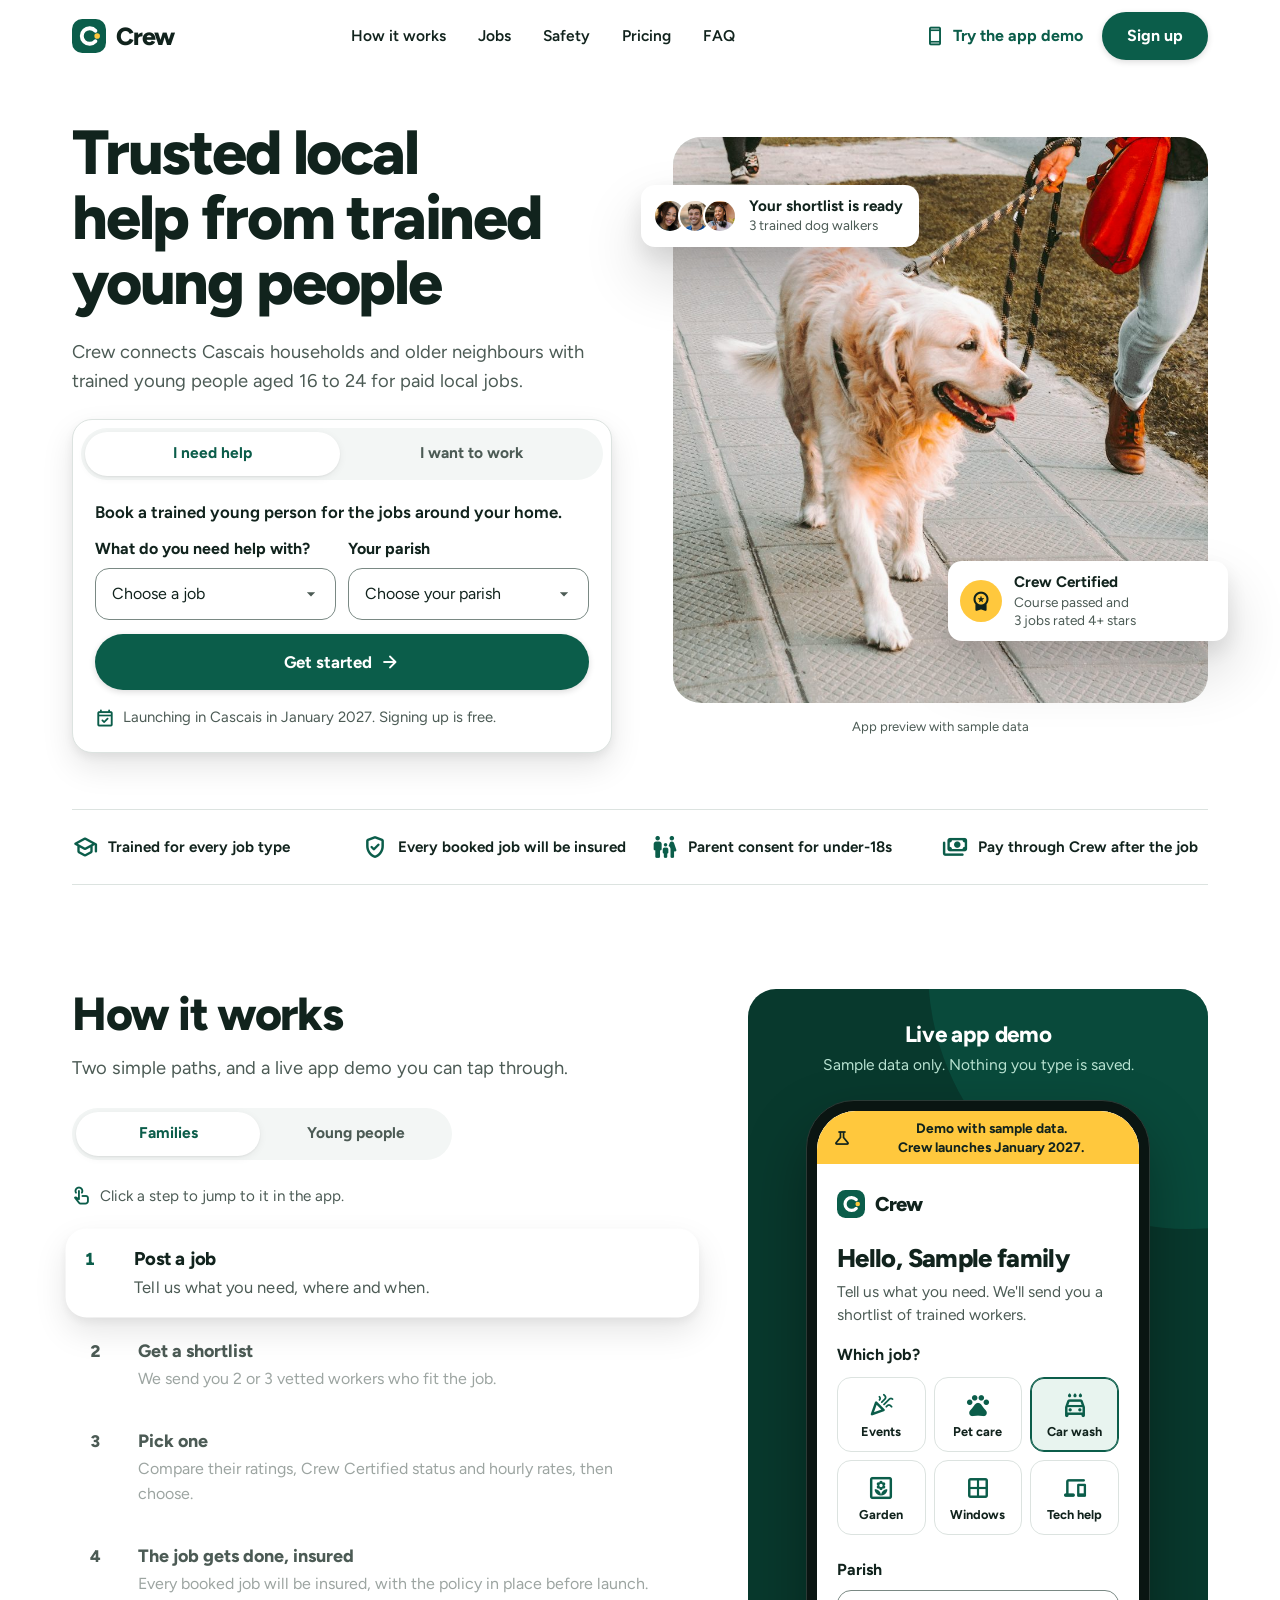
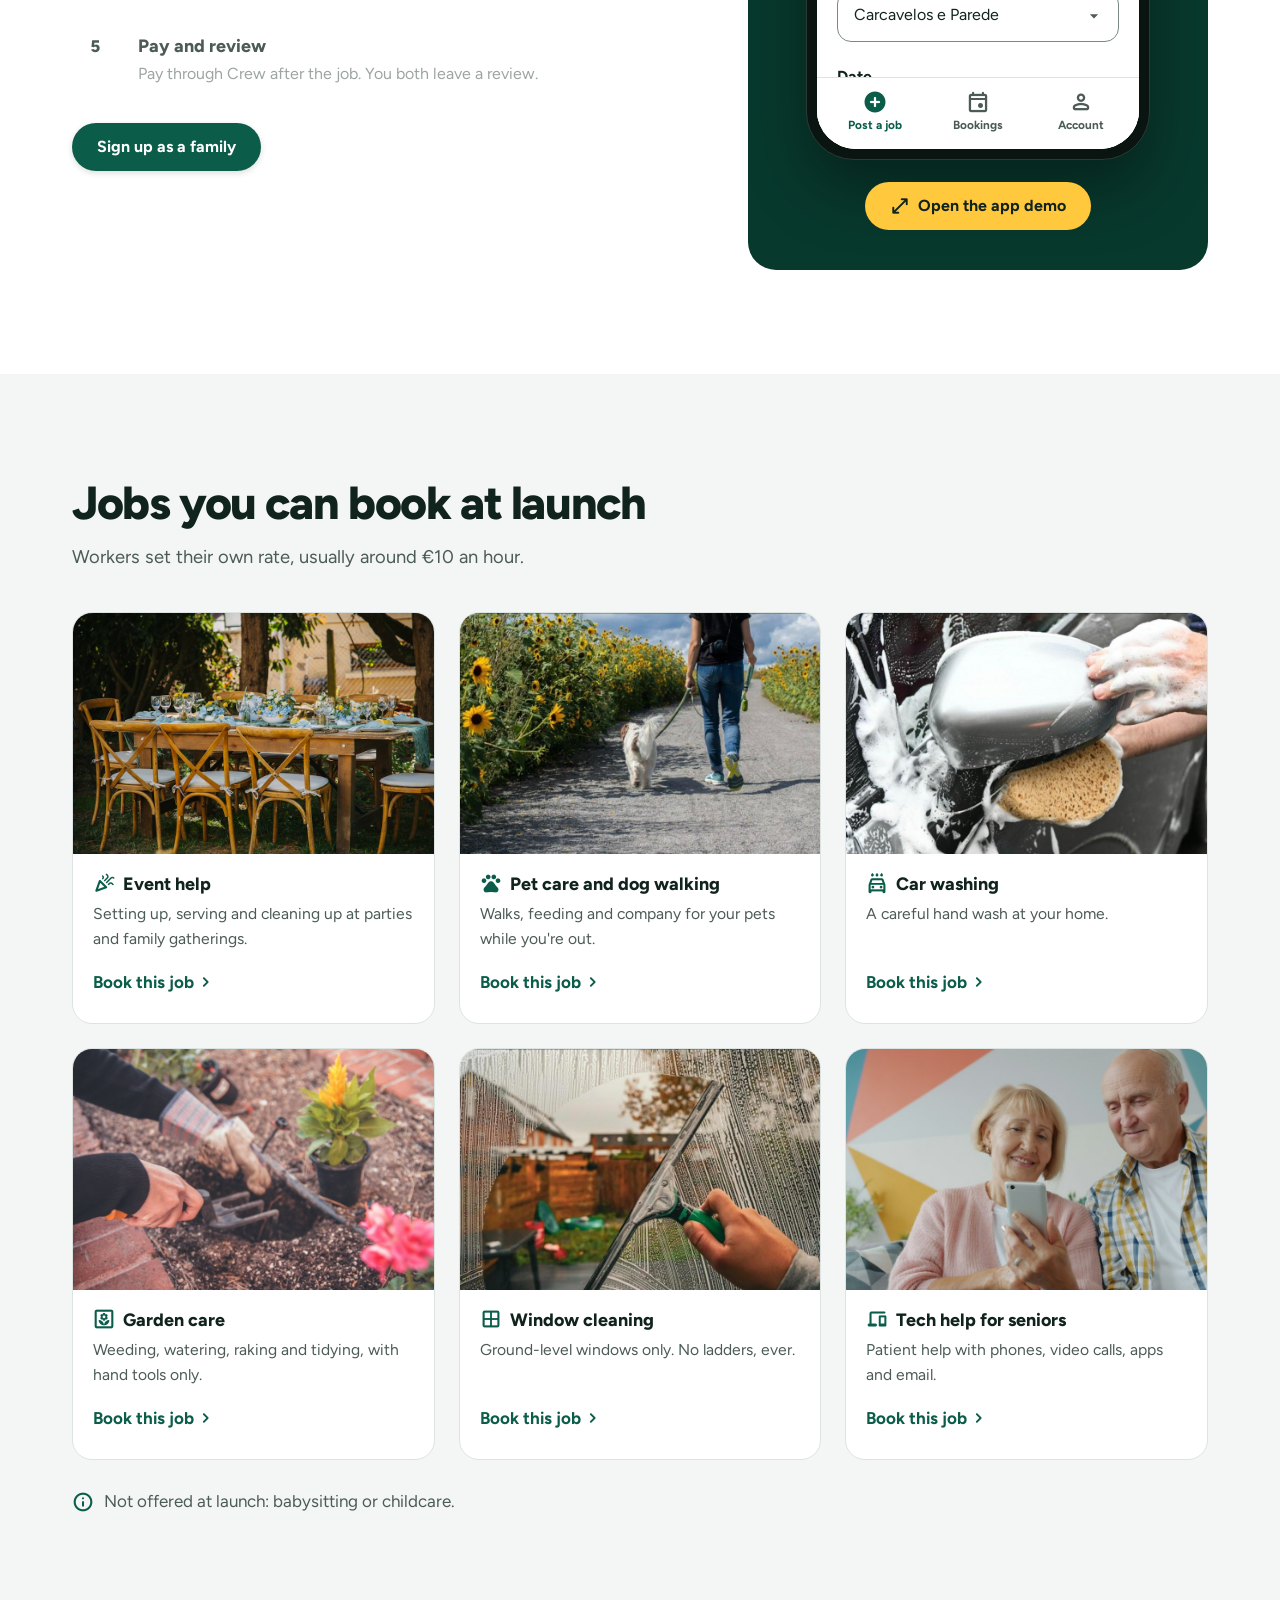
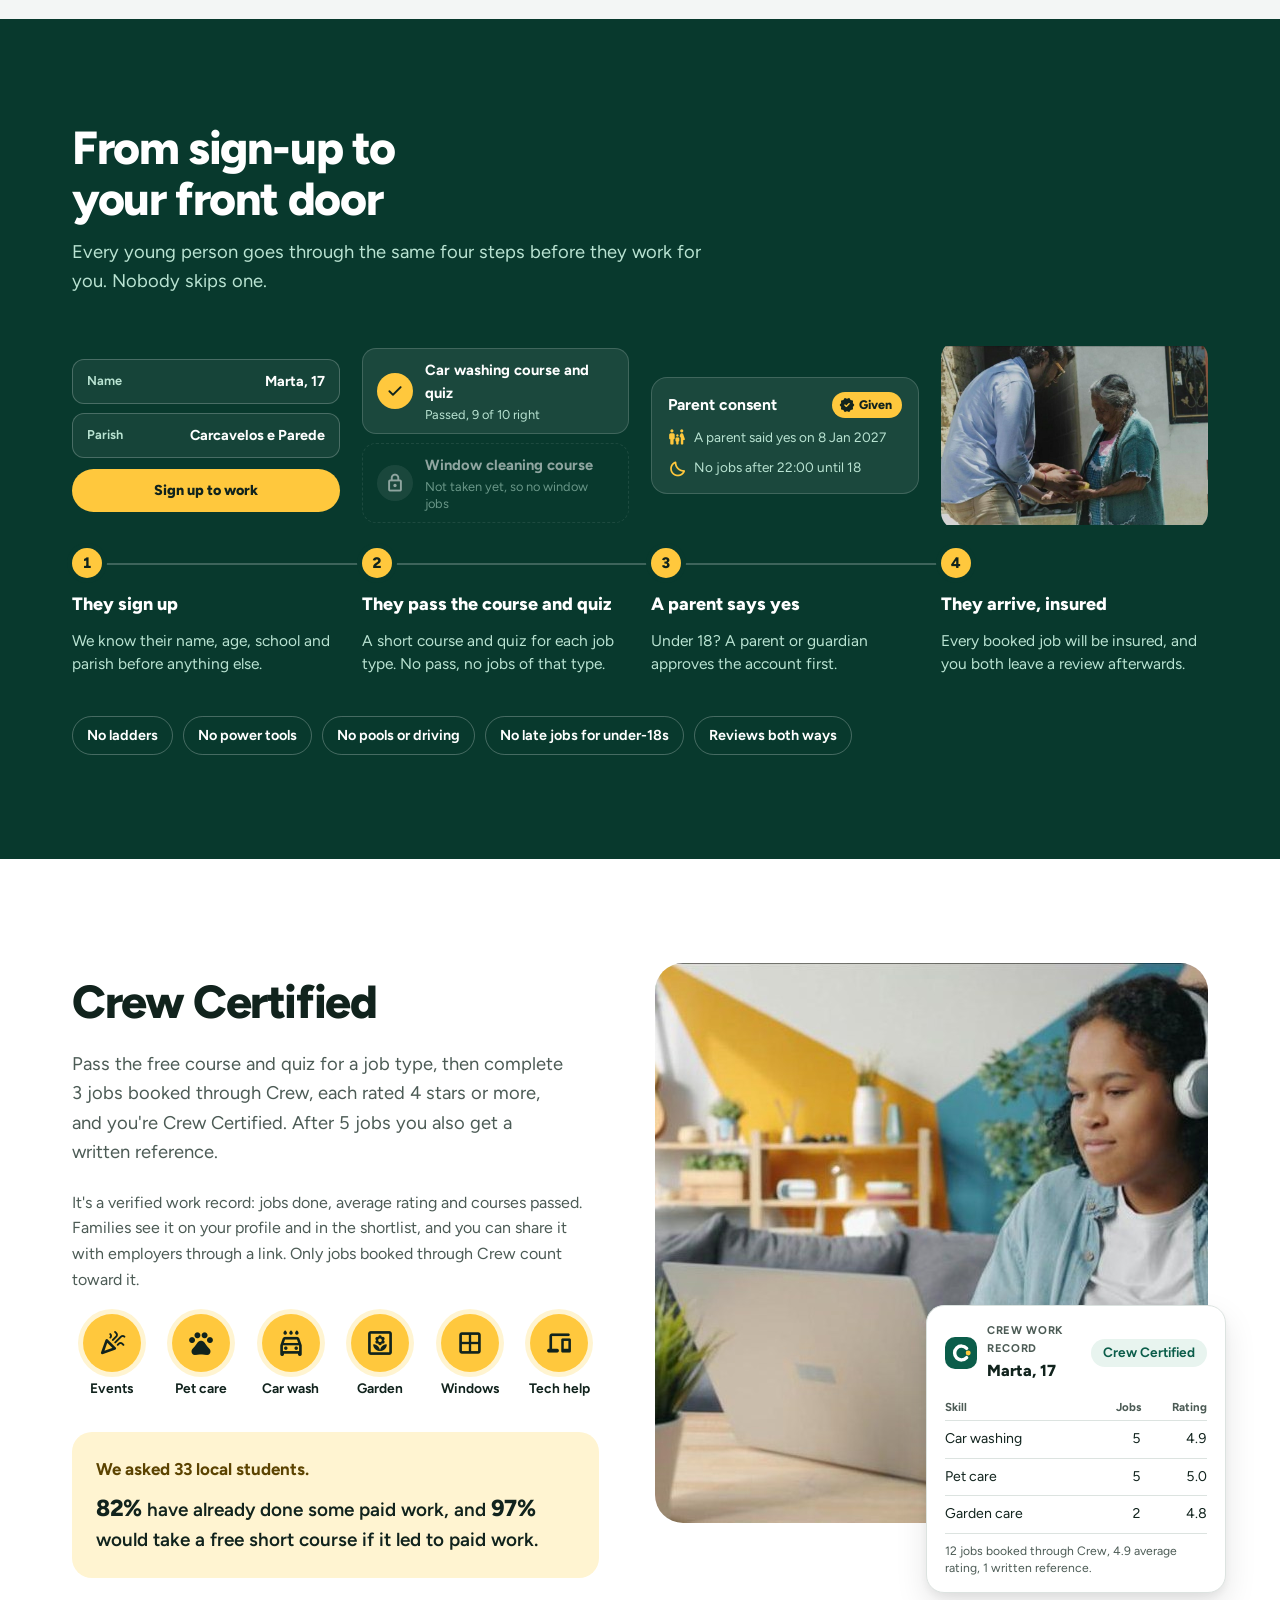
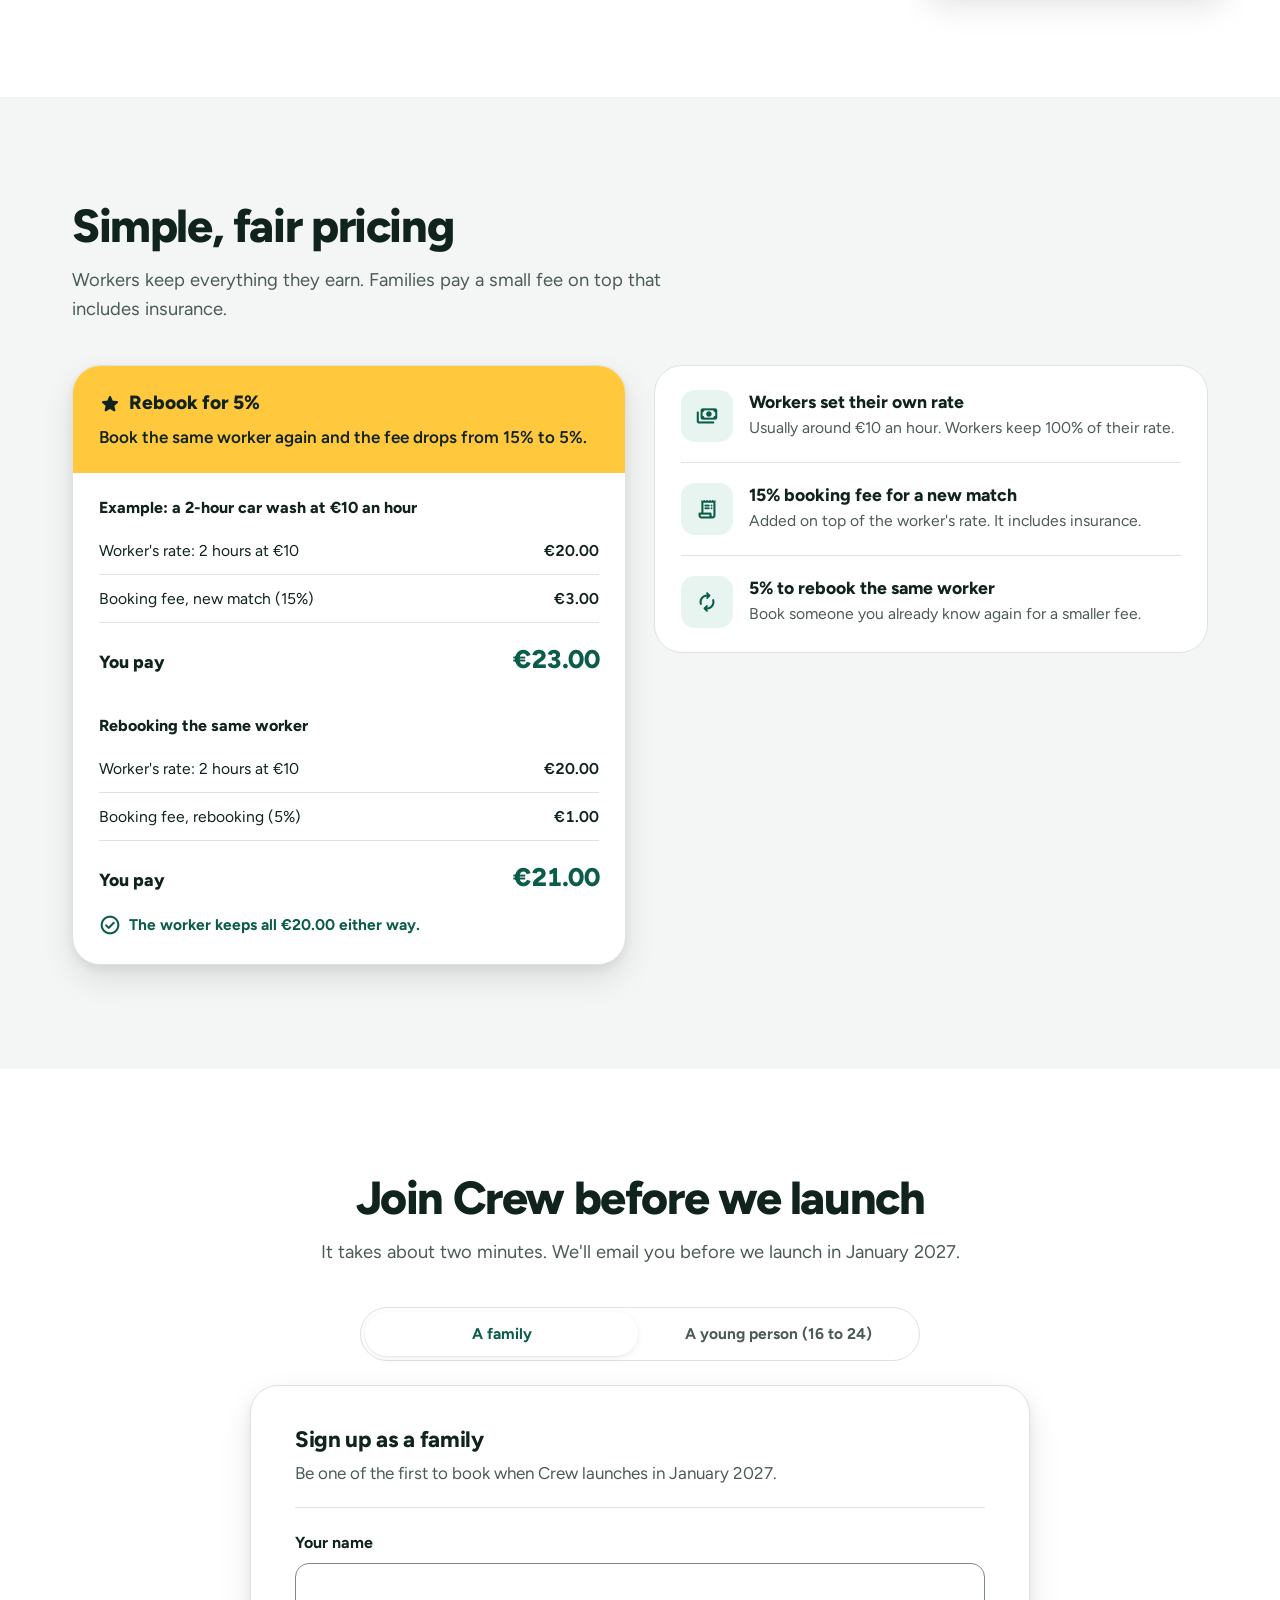
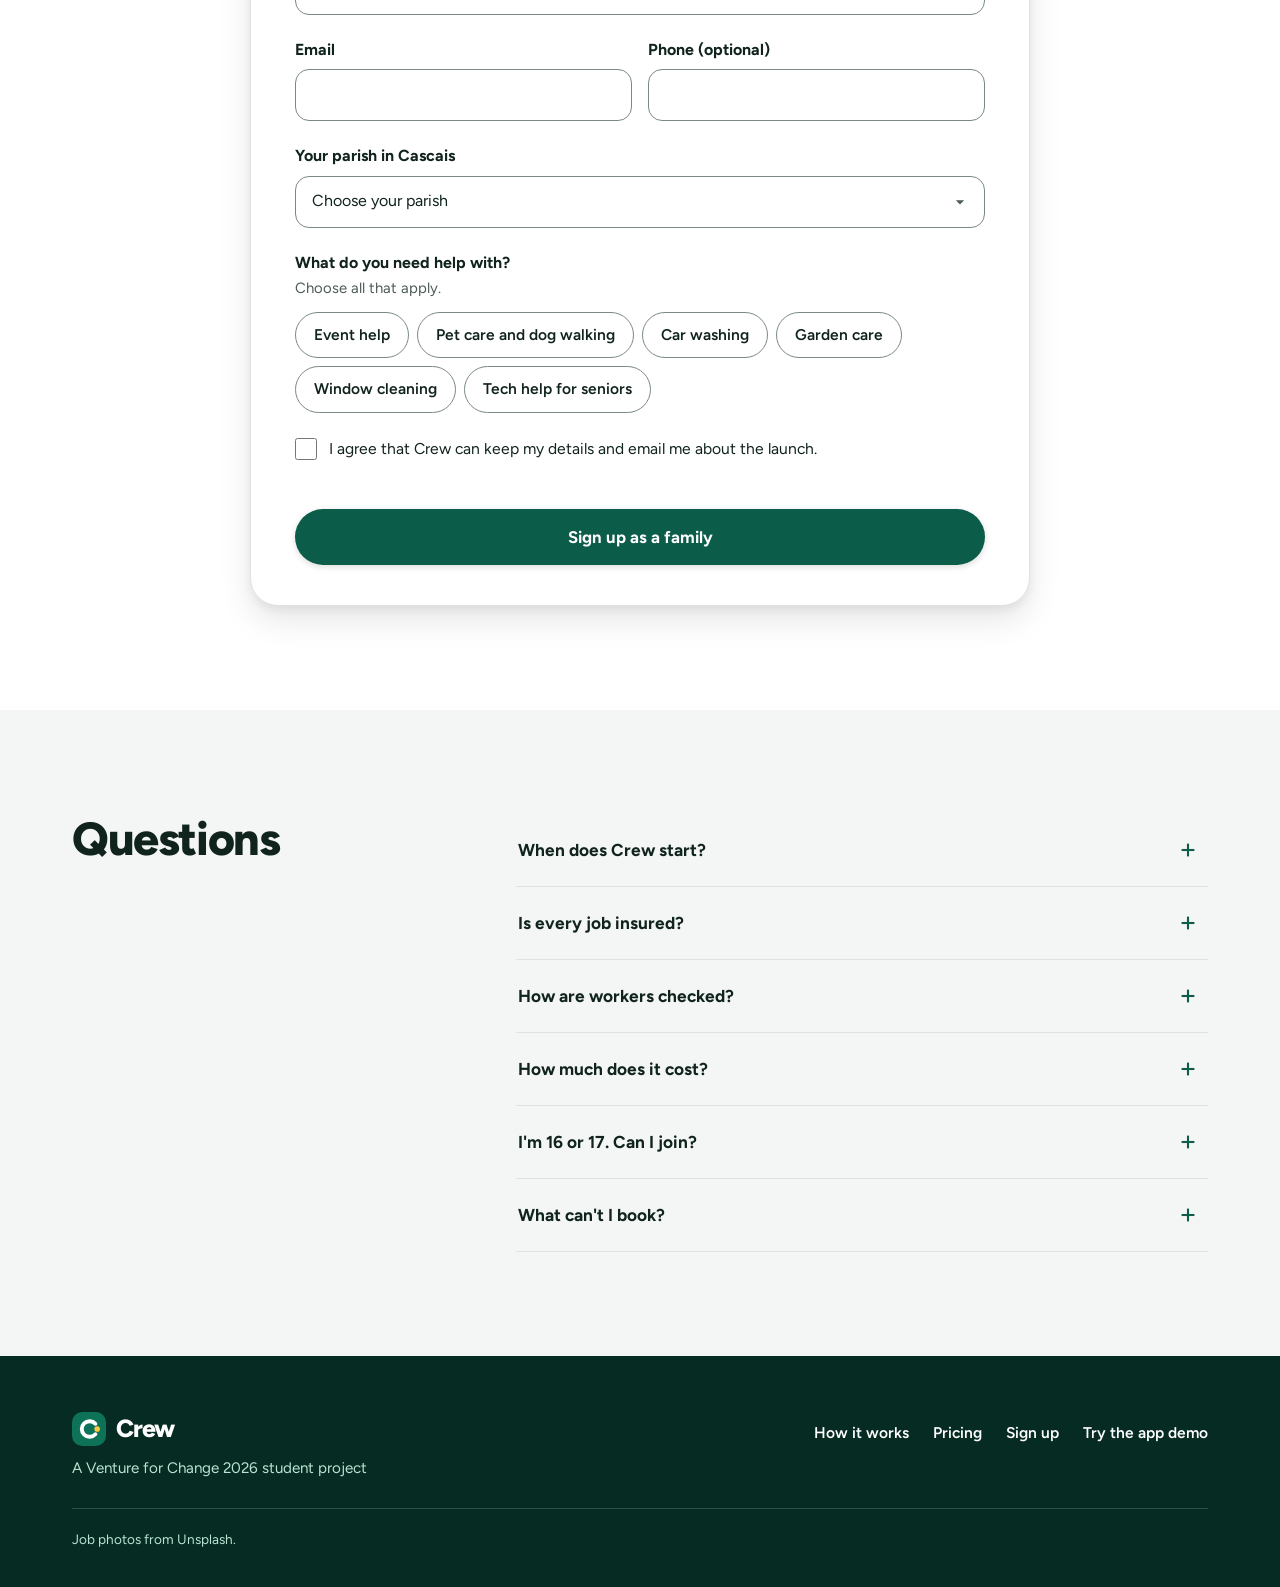
==== commit 0c09ac76: "Family form is a plain sign-up; sign-up confirmation links to the demo login Removes the four survey" ====
--- a/index.html
+++ b/index.html
@@ -12,7 +12,7 @@
   <link rel="stylesheet" href="https://fonts.googleapis.com/css2?family=Figtree:wght@400..800&display=swap">
   <link rel="stylesheet" href="https://fonts.googleapis.com/css2?family=Material+Symbols+Rounded:opsz,wght,FILL,GRAD@20..48,500..600,0..1,0&display=block">
   <link rel="preload" as="image" href="assets/hero-dog-walk.jpg">
-  <link rel="stylesheet" href="styles.css?v=14">
+  <link rel="stylesheet" href="styles.css?v=16">
 </head>
 <body data-title="meta.titleIndex">
 
@@ -34,7 +34,7 @@
         </ul>
       </nav>
       <div class="header-actions">
-        <a class="btn btn-ghost header-demo" href="login.html?v=14">
+        <a class="btn btn-ghost header-demo" href="login.html?v=16">
           <span class="icon" aria-hidden="true">smartphone</span>
           <span data-t="nav.demo"></span>
         </a>
@@ -133,8 +133,8 @@
             <p class="lead" data-t="how.intro"></p>
           </div>
           <div class="segmented" role="tablist" data-tabs data-how-tabs data-t-aria-label="how.tabsLabel">
-            <button type="button" role="tab" id="how-tab-family" aria-controls="how-family" aria-selected="true" data-demo="family.html?v=14&embed=1" data-t="how.tabFamily"></button>
-            <button type="button" role="tab" id="how-tab-worker" aria-controls="how-worker" aria-selected="false" tabindex="-1" data-demo="worker.html?v=14&embed=1" data-t="how.tabWorker"></button>
+            <button type="button" role="tab" id="how-tab-family" aria-controls="how-family" aria-selected="true" data-demo="family.html?v=16&embed=1" data-t="how.tabFamily"></button>
+            <button type="button" role="tab" id="how-tab-worker" aria-controls="how-worker" aria-selected="false" tabindex="-1" data-demo="worker.html?v=16&embed=1" data-t="how.tabWorker"></button>
           </div>
           <p class="steps-hint"><span class="icon" aria-hidden="true">touch_app</span><span data-t="how.stepsHint"></span></p>
           <div role="tabpanel" id="how-family" aria-labelledby="how-tab-family">
@@ -165,9 +165,9 @@
             <p data-t="how.demoText"></p>
           </div>
           <div class="device">
-            <iframe src="family.html?v=14&embed=1" loading="lazy" data-demo-frame data-t-title="how.demoFrameTitle"></iframe>
-          </div>
-          <a class="btn btn-sun" href="login.html?v=14">
+            <iframe src="family.html?v=16&embed=1" loading="lazy" data-demo-frame data-t-title="how.demoFrameTitle"></iframe>
+          </div>
+          <a class="btn btn-sun" href="login.html?v=16">
             <span class="icon" aria-hidden="true">open_in_full</span>
             <span data-t="how.demoOpen"></span>
           </a>
@@ -376,30 +376,6 @@
                   <p class="field-error"></p>
                 </fieldset>
 
-                <fieldset class="field" data-rule="one">
-                  <legend data-t="forms.family.frequency"></legend>
-                  <div class="choices" data-choices="forms.family.frequencyOptions" data-name="frequency"></div>
-                  <p class="field-error"></p>
-                </fieldset>
-
-                <fieldset class="field" data-rule="one">
-                  <legend data-t="forms.family.fee"></legend>
-                  <div class="choices" data-choices="forms.family.feeOptions" data-name="booking_fee"></div>
-                  <p class="field-error"></p>
-                </fieldset>
-
-                <fieldset class="field" data-rule="one">
-                  <legend data-t="forms.family.rate"></legend>
-                  <div class="choices" data-choices="forms.family.rateOptions" data-name="fair_rate"></div>
-                  <p class="field-error"></p>
-                </fieldset>
-
-                <fieldset class="field" data-rule="one">
-                  <legend data-t="forms.family.payment"></legend>
-                  <div class="choices" data-choices="forms.family.paymentOptions" data-name="payment"></div>
-                  <p class="field-error"></p>
-                </fieldset>
-
                 <div class="field" data-rule="consent">
                   <label class="consent">
                     <input type="checkbox" name="consent" value="Yes">
@@ -417,7 +393,14 @@
 
               <div class="notice notice-success" data-success tabindex="-1" hidden>
                 <span class="icon icon-fill" aria-hidden="true">check_circle</span>
-                <span data-t="forms.family.success"></span>
+                <div class="success-body">
+                  <p data-t="forms.family.success"></p>
+                  <p class="success-next" data-t="forms.demoNext"></p>
+                  <a class="btn btn-primary" href="login.html?v=16&amp;role=family">
+                    <span data-t="forms.demoLogin"></span>
+                    <span class="icon" aria-hidden="true">arrow_forward</span>
+                  </a>
+                </div>
               </div>
             </form>
           </div>
@@ -512,7 +495,14 @@
 
               <div class="notice notice-success" data-success tabindex="-1" hidden>
                 <span class="icon icon-fill" aria-hidden="true">check_circle</span>
-                <span data-t="forms.worker.success"></span>
+                <div class="success-body">
+                  <p data-t="forms.worker.success"></p>
+                  <p class="success-next" data-t="forms.demoNext"></p>
+                  <a class="btn btn-primary" href="login.html?v=16&amp;role=worker">
+                    <span data-t="forms.demoLogin"></span>
+                    <span class="icon" aria-hidden="true">arrow_forward</span>
+                  </a>
+                </div>
               </div>
             </form>
           </div>
@@ -554,13 +544,13 @@
         <a href="#how" data-t="nav.how"></a>
         <a href="#pricing" data-t="nav.pricing"></a>
         <a href="#signup" data-t="nav.signup"></a>
-        <a href="login.html?v=14" data-t="nav.demo"></a>
+        <a href="login.html?v=16" data-t="nav.demo"></a>
       </nav>
       <p class="footer-small" data-t="footer.photos"></p>
     </div>
   </footer>
 
-  <script src="config.js?v=14"></script>
-  <script src="script.js?v=14"></script>
+  <script src="config.js?v=16"></script>
+  <script src="script.js?v=16"></script>
 </body>
 </html>
--- a/styles.css
+++ b/styles.css
@@ -420,6 +420,9 @@
 .notice { display: flex; align-items: flex-start; gap: 12px; padding: 16px 18px; border-radius: var(--r-md); font-size: 1rem; line-height: 1.5; }
 .notice .icon { margin-top: 1px; }
 .notice-success { background: var(--green-50); color: var(--green-700); font-weight: 650; }
+.success-body { display: grid; gap: 12px; justify-items: start; }
+.success-body p { margin: 0; }
+.success-body .success-next { color: var(--ink); font-weight: 400; }
 .notice-error { background: var(--error-50); color: var(--error); }
 .notice-info { background: var(--sun-50); color: var(--ink); }
 
@@ -785,3 +788,38 @@
 .skills-note { color: var(--muted); font-size: 1rem; line-height: 1.6; }
 .rebook { display: grid; gap: 8px; padding-top: 12px; border-top: 1px solid var(--line); }
 .rebook-title { font-size: 0.97rem; font-weight: 750; }
+
+/* ===== Worker demo: parent consent pop-up ===== */
+.consent-sheet { position: absolute; inset: 0; z-index: 20; display: flex; align-items: flex-end; }
+.consent-sheet[hidden] { display: none; }
+.sheet-scrim { position: absolute; inset: 0; background: rgba(8, 30, 24, 0.42); opacity: 0; transition: opacity 260ms ease-out; }
+.sheet { position: relative; width: 100%; display: grid; gap: 12px; padding: 12px 22px 26px; background: var(--white); border-radius: 26px 26px 0 0; box-shadow: 0 -12px 40px rgba(8, 30, 24, 0.22); transform: translateY(105%); transition: transform 420ms var(--pop, cubic-bezier(0.34, 1.56, 0.64, 1)); }
+.consent-sheet.is-open .sheet-scrim { opacity: 1; }
+.consent-sheet.is-open .sheet { transform: none; }
+.consent-sheet.is-leaving .sheet { transform: translateY(105%); transition: transform 220ms ease-in; }
+.consent-sheet.is-leaving .sheet-scrim { opacity: 0; transition-duration: 200ms; }
+.sheet-grab { justify-self: center; width: 40px; height: 5px; border-radius: 3px; background: var(--line); }
+.sheet-badge { width: 52px; height: 52px; border-radius: 16px; display: grid; place-items: center; background: var(--sun); color: var(--ink); }
+.sheet-badge .icon { font-size: 28px; }
+.sheet-title { font-size: 1.3rem; font-weight: 800; }
+.sheet-text { color: var(--muted); line-height: 1.45; }
+.sheet-status { position: relative; min-height: 64px; }
+.sheet-row { display: flex; align-items: center; gap: 12px; padding: 12px 14px; border-radius: 16px; border: 1px solid var(--line); background: #F6F8F7; transition: opacity 220ms ease-out, transform 360ms var(--pop, cubic-bezier(0.34, 1.56, 0.64, 1)); }
+.sheet-row > div { flex: 1; min-width: 0; display: grid; }
+.sheet-row strong { font-size: 0.95rem; }
+.sheet-row div span { color: var(--muted); font-size: 0.82rem; overflow-wrap: anywhere; }
+.sheet-row.is-given { position: absolute; inset: 0; opacity: 0; transform: scale(0.9); background: var(--green-50, #E8F4EF); border-color: transparent; }
+.consent-sheet.is-given .sheet-row.is-pending { opacity: 0; transform: scale(0.96); }
+.consent-sheet.is-given .sheet-row.is-given { opacity: 1; transform: none; }
+.sheet-spinner { width: 26px; height: 26px; flex-shrink: 0; border-radius: 50%; border: 3px solid var(--line); border-top-color: var(--green-700); animation: sheet-spin 800ms linear infinite; }
+@keyframes sheet-spin { to { transform: rotate(360deg); } }
+.sheet-tick { width: 30px; height: 30px; flex-shrink: 0; border-radius: 50%; display: grid; place-items: center; background: var(--green-700); color: var(--white); }
+.sheet-tick .icon { font-size: 20px; }
+.consent-sheet.is-given .sheet-tick { animation: tick-pop 420ms var(--pop, cubic-bezier(0.34, 1.56, 0.64, 1)) both; }
+@keyframes tick-pop { from { transform: scale(0.3); } to { transform: none; } }
+.sheet-note { display: flex; align-items: center; gap: 8px; color: var(--muted); font-size: 0.88rem; }
+.sheet-note .icon { color: var(--green-700); font-size: 20px; }
+@media (prefers-reduced-motion: reduce) {
+  .sheet, .sheet-scrim, .sheet-row { transition: none; }
+  .sheet-spinner { animation: none; }
+}
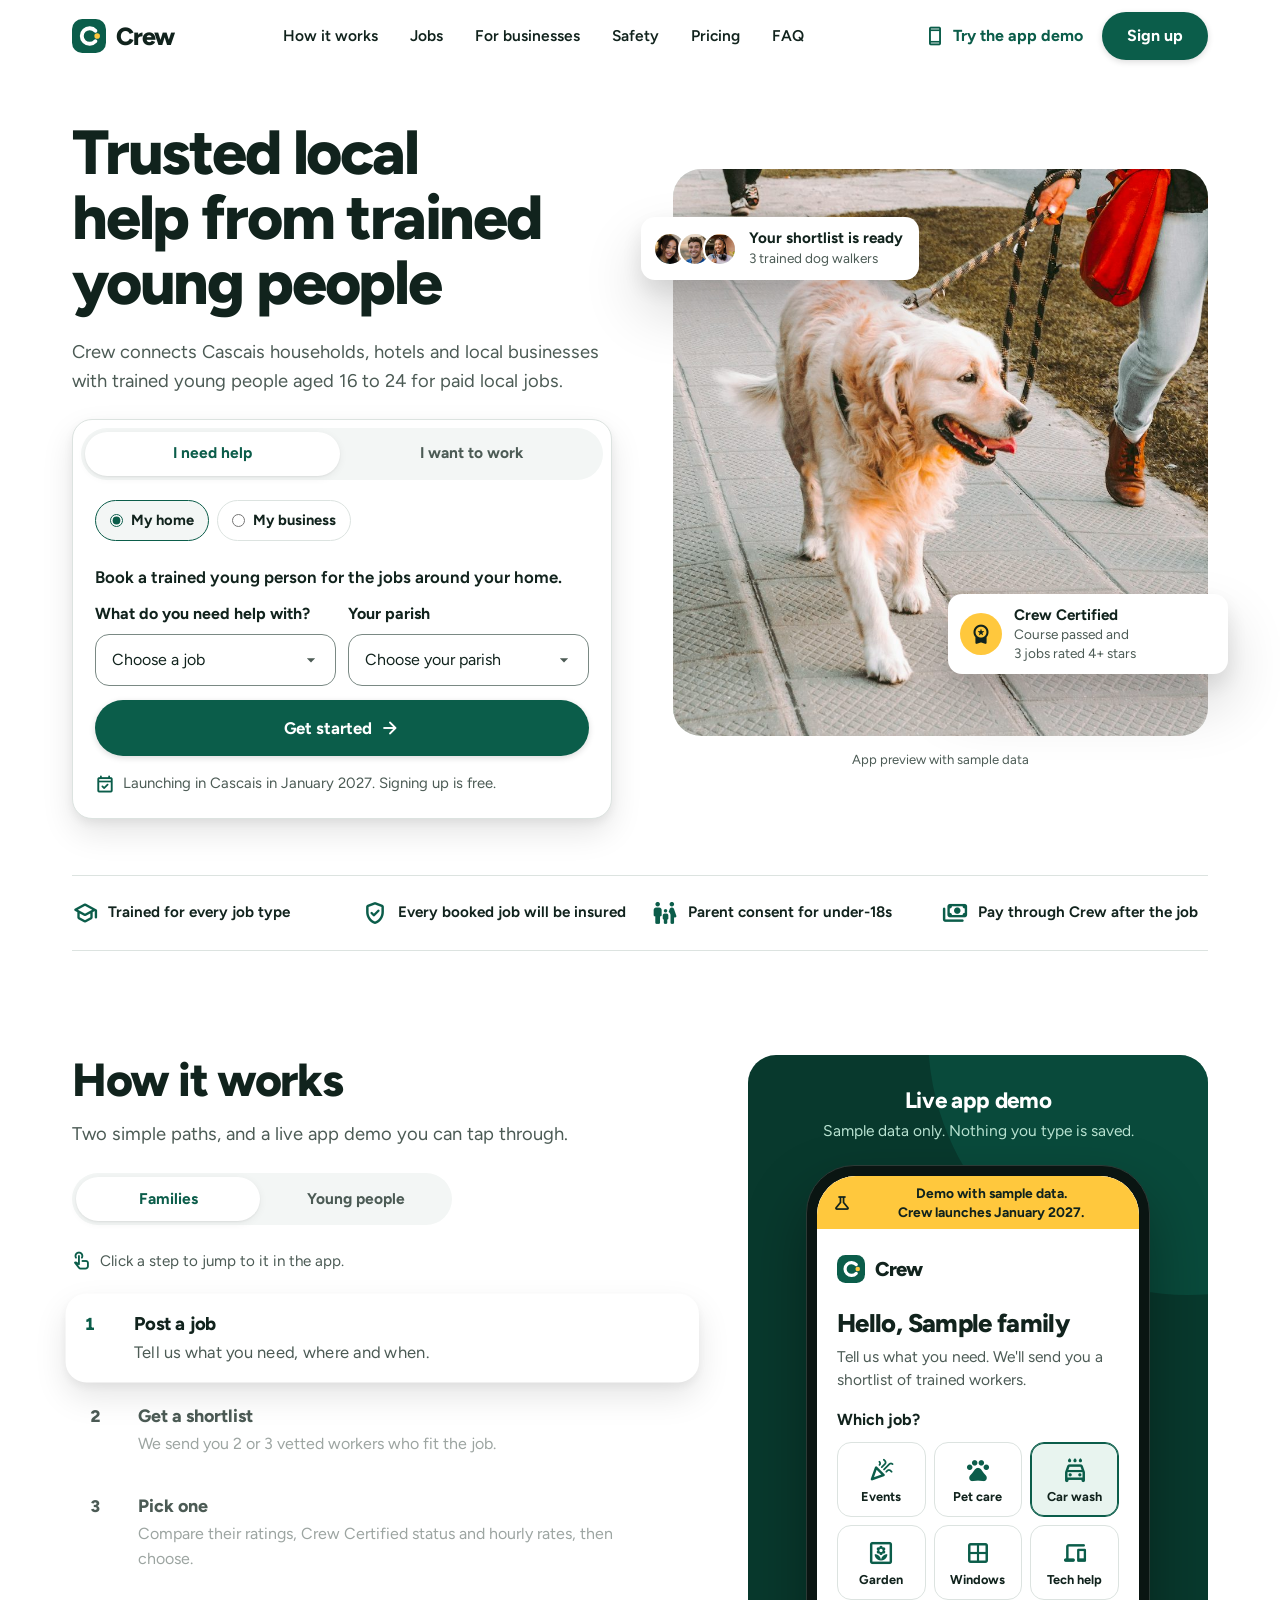
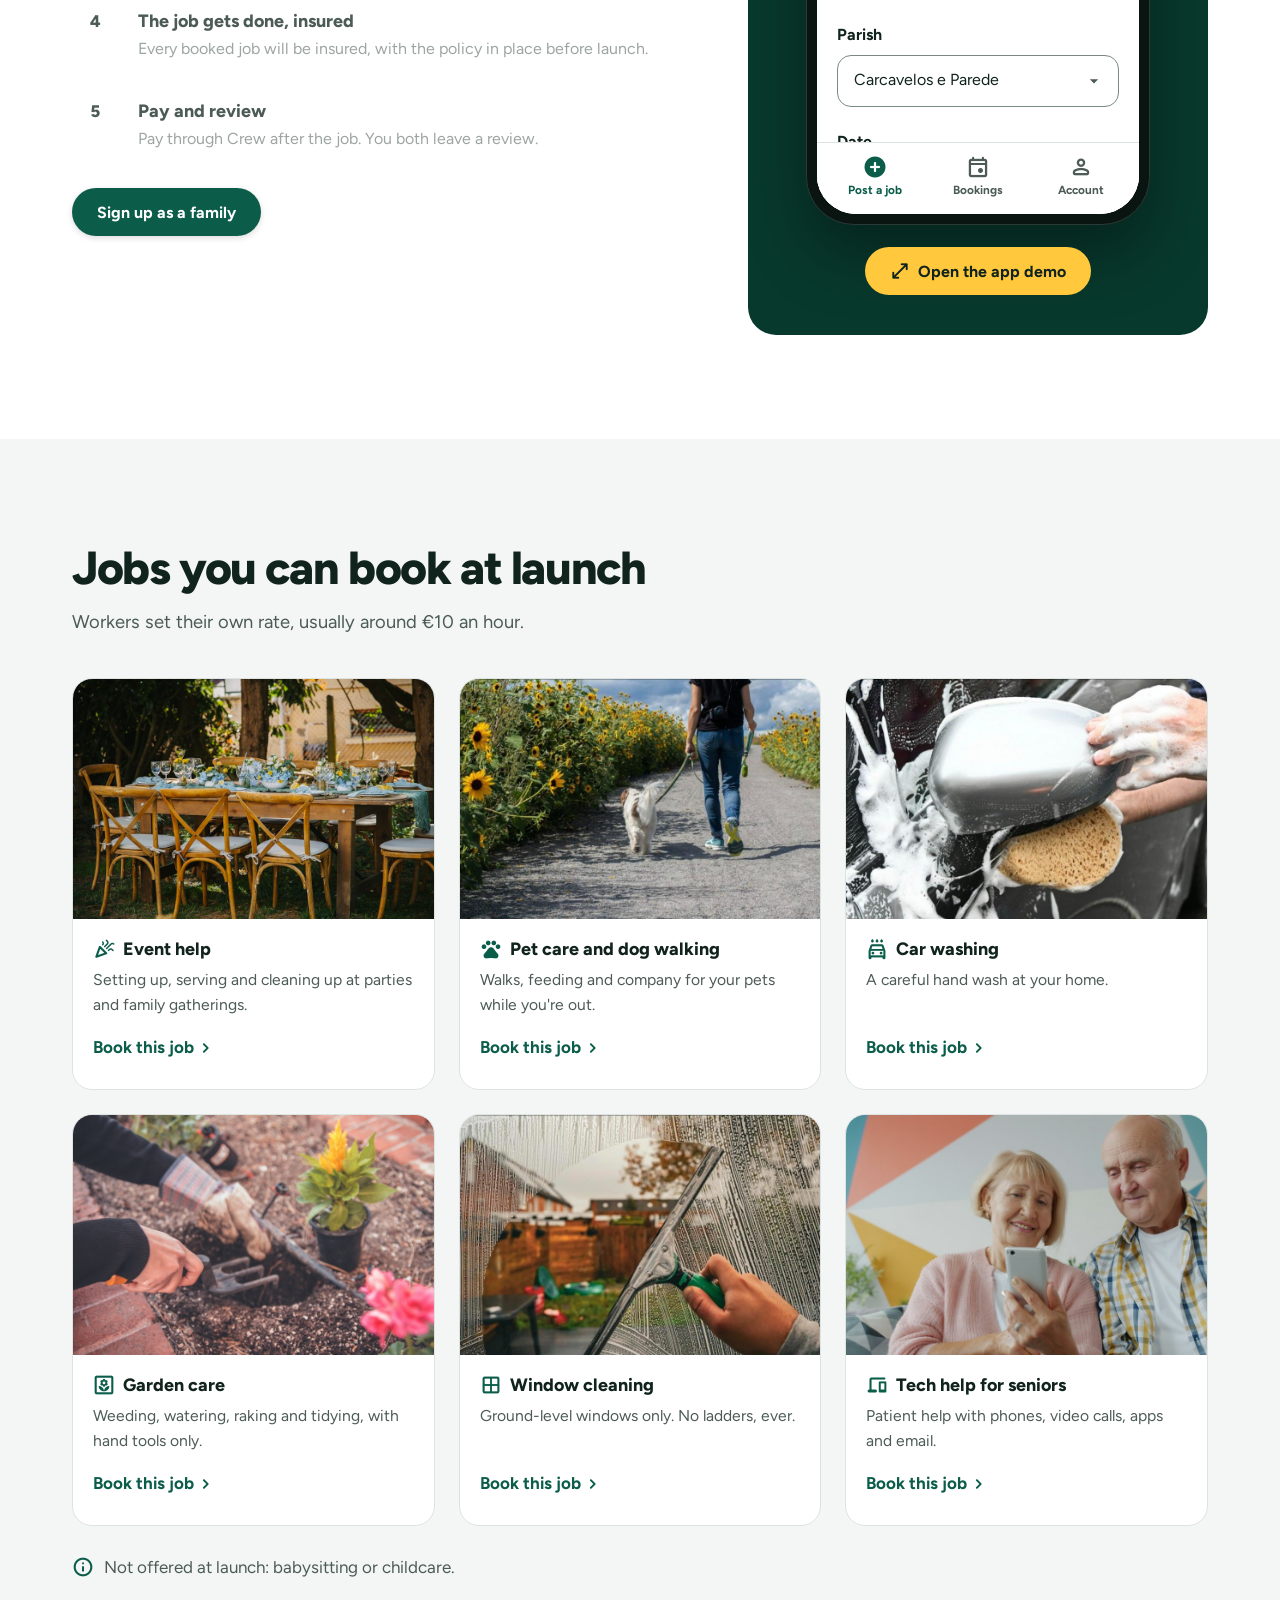
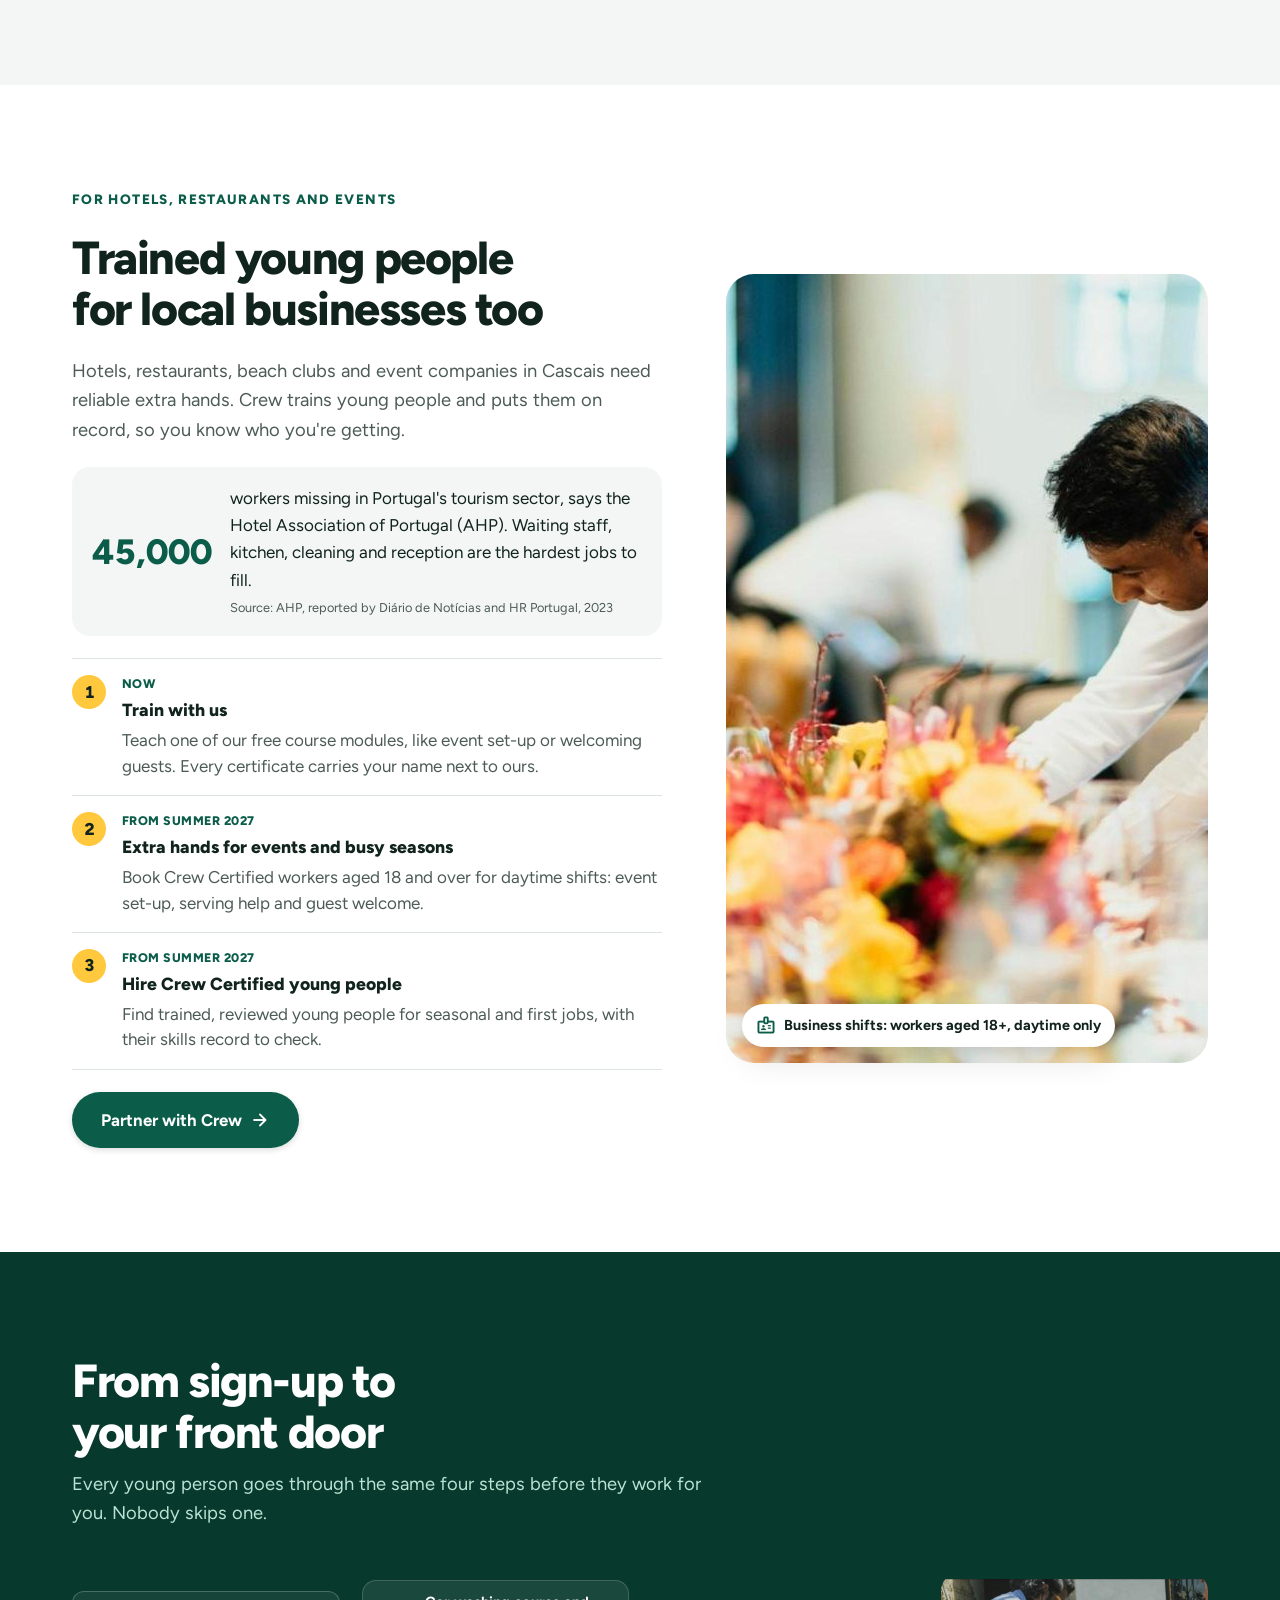
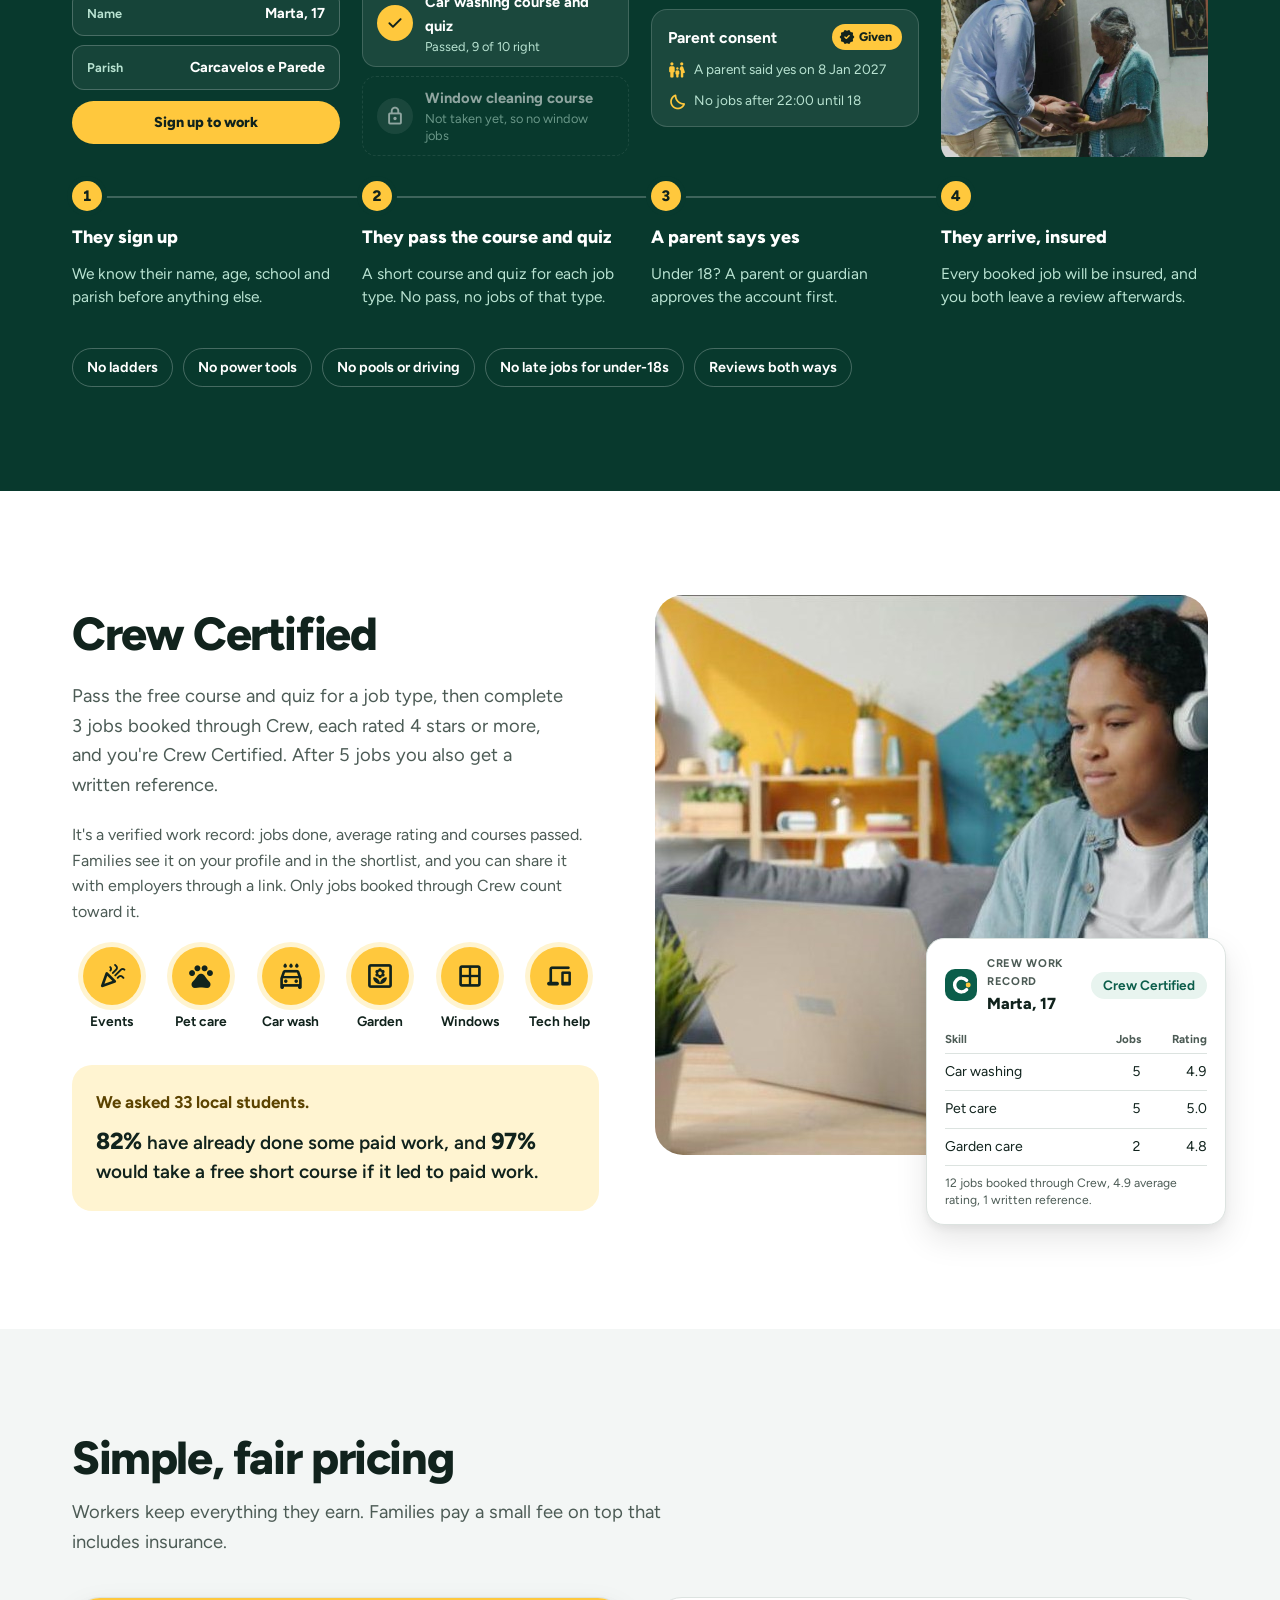
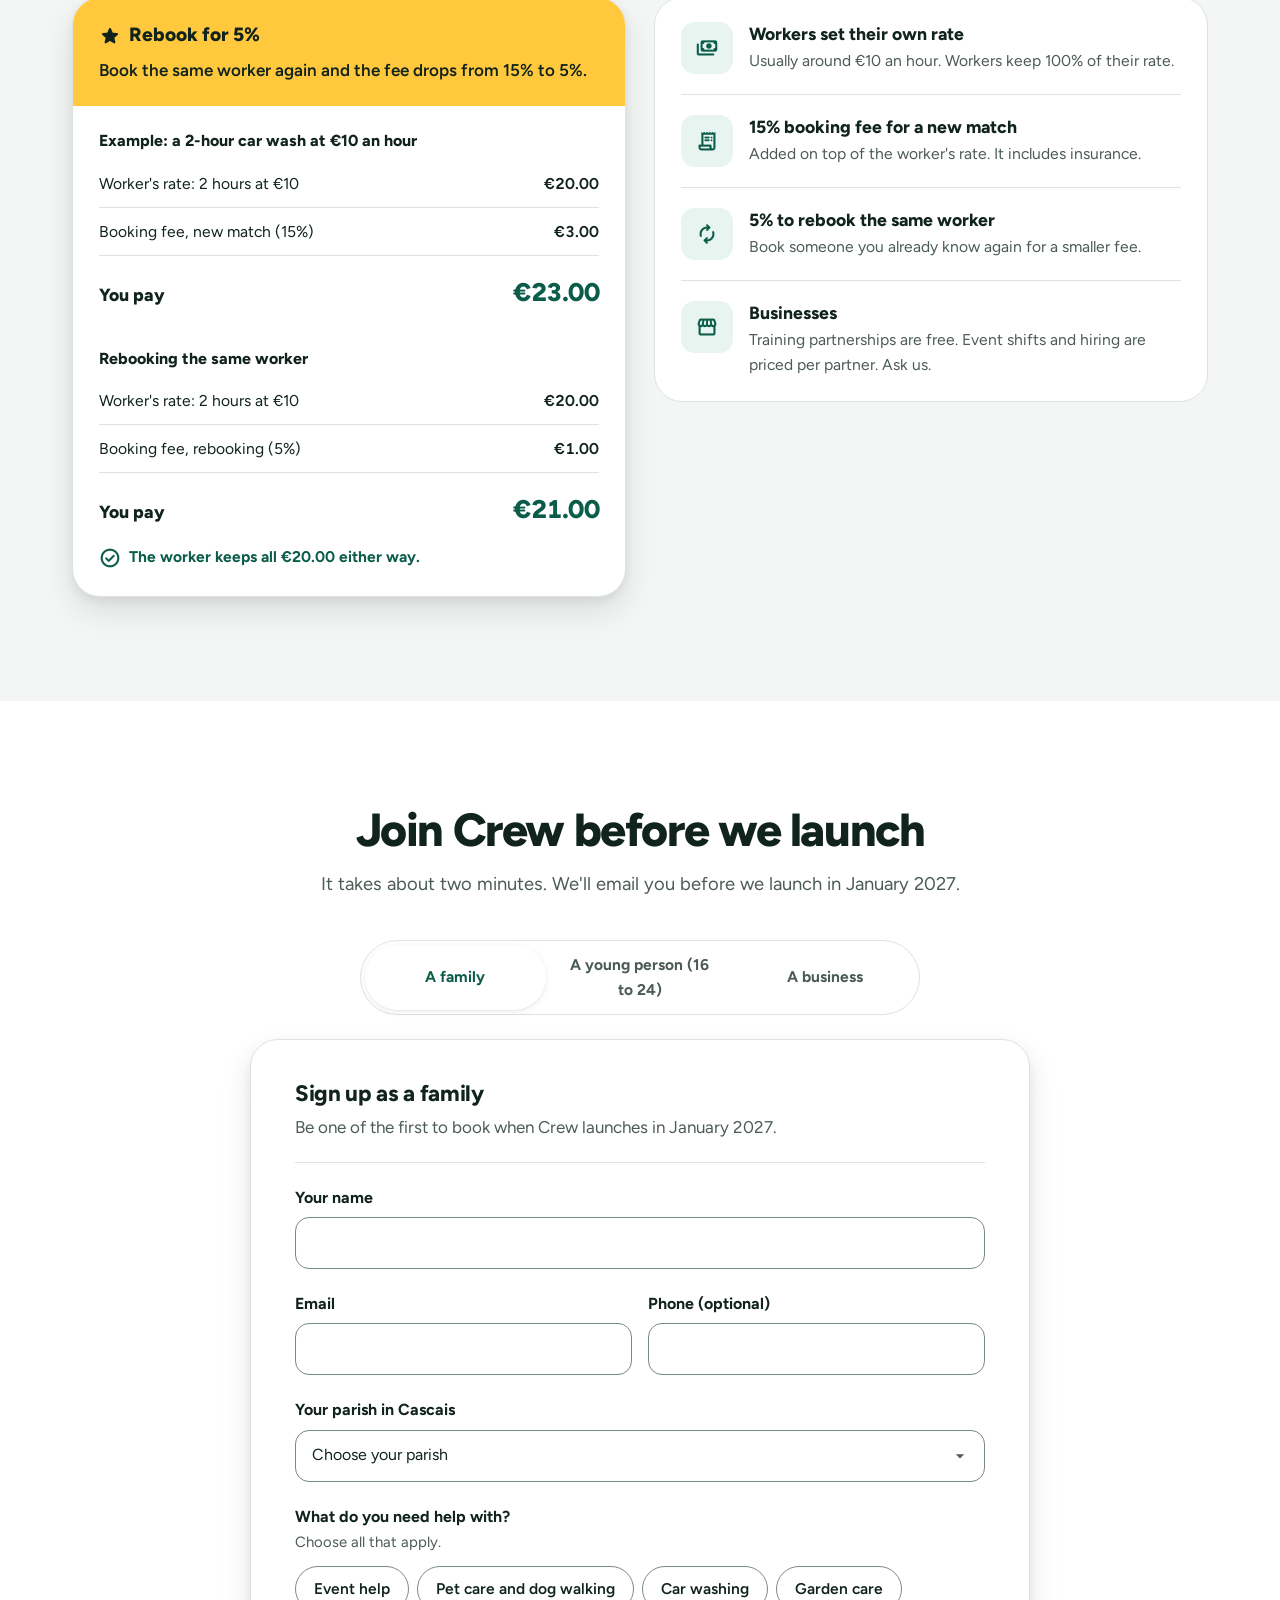
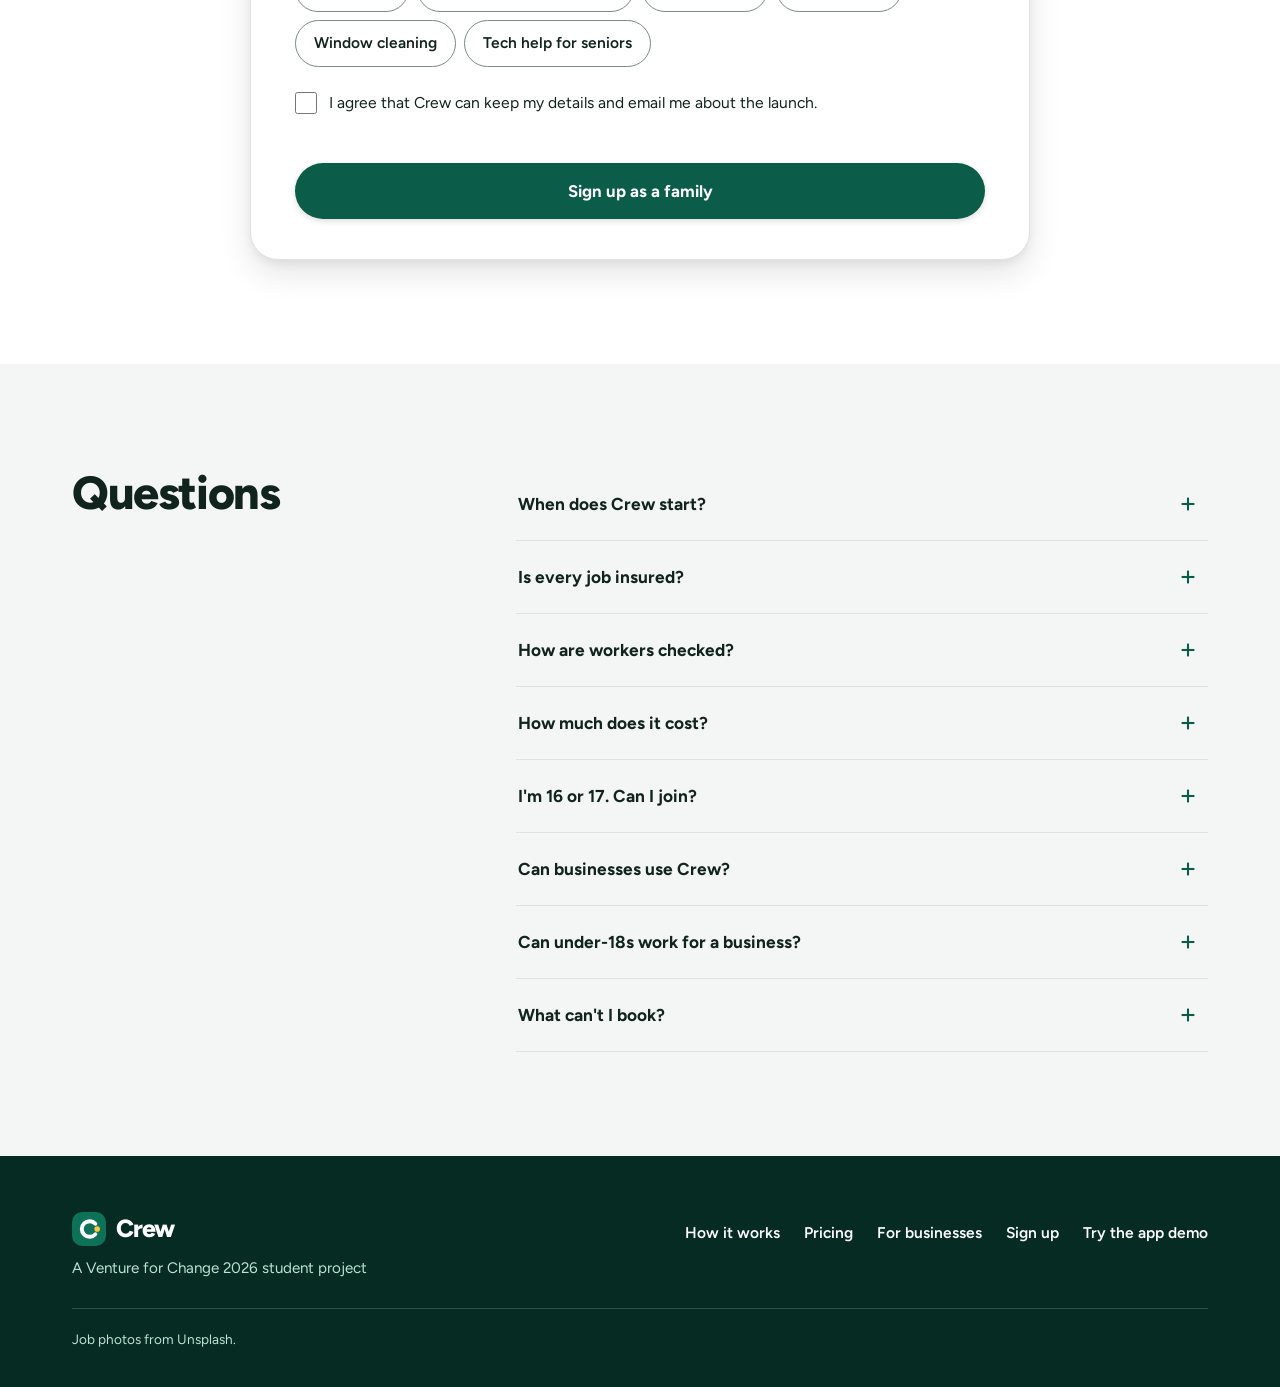
==== commit ebe37d44: "Add businesses as buyers: hotels, restaurants and events - Hero: 'My home / My business' choice in t" ====
--- a/index.html
+++ b/index.html
@@ -5,14 +5,14 @@
   <meta name="viewport" content="width=device-width, initial-scale=1">
   <!-- The visible title and all copy come from config.js. This fallback is brand-neutral. -->
   <title>Trained young people for local jobs in Cascais</title>
-  <meta name="description" content="Cascais households and older neighbours book trained young people aged 16 to 24 for paid local jobs. Launching January 2027.">
+  <meta name="description" content="Cascais households, hotels and local businesses book trained young people aged 16 to 24 for paid local jobs. Launching January 2027.">
   <meta name="theme-color" content="#08392D">
   <link rel="preconnect" href="https://fonts.googleapis.com">
   <link rel="preconnect" href="https://fonts.gstatic.com" crossorigin>
   <link rel="stylesheet" href="https://fonts.googleapis.com/css2?family=Figtree:wght@400..800&display=swap">
   <link rel="stylesheet" href="https://fonts.googleapis.com/css2?family=Material+Symbols+Rounded:opsz,wght,FILL,GRAD@20..48,500..600,0..1,0&display=block">
   <link rel="preload" as="image" href="assets/hero-dog-walk.jpg">
-  <link rel="stylesheet" href="styles.css?v=16">
+  <link rel="stylesheet" href="styles.css?v=20">
 </head>
 <body data-title="meta.titleIndex">
 
@@ -28,13 +28,14 @@
         <ul>
           <li><a href="#how" data-t="nav.how"></a></li>
           <li><a href="#jobs" data-t="nav.jobs"></a></li>
+          <li><a href="#business" data-t="nav.business"></a></li>
           <li><a href="#safety" data-t="nav.safety"></a></li>
           <li><a href="#pricing" data-t="nav.pricing"></a></li>
           <li><a href="#faq" data-t="nav.faq"></a></li>
         </ul>
       </nav>
       <div class="header-actions">
-        <a class="btn btn-ghost header-demo" href="login.html?v=16">
+        <a class="btn btn-ghost header-demo" href="login.html?v=20">
           <span class="icon" aria-hidden="true">smartphone</span>
           <span data-t="nav.demo"></span>
         </a>
@@ -60,8 +61,14 @@
               </div>
 
               <div class="starter-body" role="tabpanel" id="st-family" aria-labelledby="st-tab-family">
-                <p class="starter-line" data-t="hero.familyLine"></p>
-                <div class="starter-fields two">
+                <fieldset class="for-choice">
+                  <legend class="sr-only" data-t="hero.forLabel"></legend>
+                  <label><input type="radio" name="st-for" value="home" checked><span data-t="hero.forHome"></span></label>
+                  <label><input type="radio" name="st-for" value="business"><span data-t="hero.forBusiness"></span></label>
+                </fieldset>
+                <p class="starter-line" data-for-home data-t="hero.familyLine"></p>
+                <p class="starter-line" data-for-business hidden data-t="hero.businessLine"></p>
+                <div class="starter-fields two" data-for-home>
                   <div class="field">
                     <label class="label" for="st-job" data-t="hero.jobLabel"></label>
                     <select class="select" id="st-job" data-options="jobTypes" data-placeholder="hero.jobPlaceholder"></select>
@@ -71,7 +78,13 @@
                     <select class="select" id="st-parish-f" data-options="forms.parishes" data-placeholder="forms.parishPlaceholder"></select>
                   </div>
                 </div>
-                <button class="btn btn-primary btn-lg btn-block" type="button" data-start="family">
+                <div class="starter-fields" data-for-business hidden>
+                  <div class="field">
+                    <label class="label" for="st-btype" data-t="hero.businessTypeLabel"></label>
+                    <select class="select" id="st-btype" data-options="forms.business.typeOptions" data-placeholder="hero.businessTypePlaceholder"></select>
+                  </div>
+                </div>
+                <button class="btn btn-primary btn-lg btn-block" type="button" data-start="family" data-start-family>
                   <span data-t="hero.start"></span>
                   <span class="icon" aria-hidden="true">arrow_forward</span>
                 </button>
@@ -133,8 +146,8 @@
             <p class="lead" data-t="how.intro"></p>
           </div>
           <div class="segmented" role="tablist" data-tabs data-how-tabs data-t-aria-label="how.tabsLabel">
-            <button type="button" role="tab" id="how-tab-family" aria-controls="how-family" aria-selected="true" data-demo="family.html?v=16&embed=1" data-t="how.tabFamily"></button>
-            <button type="button" role="tab" id="how-tab-worker" aria-controls="how-worker" aria-selected="false" tabindex="-1" data-demo="worker.html?v=16&embed=1" data-t="how.tabWorker"></button>
+            <button type="button" role="tab" id="how-tab-family" aria-controls="how-family" aria-selected="true" data-demo="family.html?v=20&embed=1" data-t="how.tabFamily"></button>
+            <button type="button" role="tab" id="how-tab-worker" aria-controls="how-worker" aria-selected="false" tabindex="-1" data-demo="worker.html?v=20&embed=1" data-t="how.tabWorker"></button>
           </div>
           <p class="steps-hint"><span class="icon" aria-hidden="true">touch_app</span><span data-t="how.stepsHint"></span></p>
           <div role="tabpanel" id="how-family" aria-labelledby="how-tab-family">
@@ -165,9 +178,9 @@
             <p data-t="how.demoText"></p>
           </div>
           <div class="device">
-            <iframe src="family.html?v=16&embed=1" loading="lazy" data-demo-frame data-t-title="how.demoFrameTitle"></iframe>
-          </div>
-          <a class="btn btn-sun" href="login.html?v=16">
+            <iframe src="family.html?v=20&embed=1" loading="lazy" data-demo-frame data-t-title="how.demoFrameTitle"></iframe>
+          </div>
+          <a class="btn btn-sun" href="login.html?v=20">
             <span class="icon" aria-hidden="true">open_in_full</span>
             <span data-t="how.demoOpen"></span>
           </a>
@@ -195,6 +208,34 @@
           </template>
         </ul>
         <p class="job-note"><span class="icon" aria-hidden="true">info</span><span data-t="jobs.notOffered"></span></p>
+      </div>
+    </section>
+
+    <!-- For businesses -->
+    <section id="business" class="section">
+      <div class="container business-grid">
+        <div class="business-copy">
+          <p class="kicker" data-t="business.kicker"></p>
+          <h2 class="h2" data-t="business.title"></h2>
+          <p class="lead" data-t="business.intro"></p>
+          <div class="business-stat">
+            <p class="business-stat-num num" data-t="business.stat"></p>
+            <div><p data-t="business.statText"></p><p class="business-source" data-t="business.statSource"></p></div>
+          </div>
+          <ol class="business-offers" data-list="business.offers">
+            <template>
+              <li><span class="offer-n num" data-f="index" aria-hidden="true"></span><div><p class="offer-tag" data-f="tag"></p><h3 data-f="title"></h3><p data-f="text"></p></div></li>
+            </template>
+          </ol>
+          <a class="btn btn-primary btn-lg" href="#partner">
+            <span data-t="business.cta"></span>
+            <span class="icon" aria-hidden="true">arrow_forward</span>
+          </a>
+        </div>
+        <div class="business-media">
+          <img src="assets/business-event-team.jpg" width="1462" height="789" loading="lazy" data-t-alt="business.photoAlt">
+          <p class="business-note"><span class="icon" aria-hidden="true">badge</span><span data-t="business.photoNote"></span></p>
+        </div>
       </div>
     </section>
 
@@ -335,6 +376,7 @@
           <div class="segmented" role="tablist" data-tabs data-signup-tabs data-t-aria-label="signup.tabsLabel">
             <button type="button" role="tab" id="su-tab-family" aria-controls="su-family" aria-selected="true" data-t="signup.tabFamily"></button>
             <button type="button" role="tab" id="su-tab-worker" aria-controls="su-worker" aria-selected="false" tabindex="-1" data-t="signup.tabWorker"></button>
+            <button type="button" role="tab" id="su-tab-business" aria-controls="su-business" aria-selected="false" tabindex="-1" data-t="signup.tabBusiness"></button>
           </div>
 
           <div role="tabpanel" id="su-family" aria-labelledby="su-tab-family">
@@ -396,7 +438,7 @@
                 <div class="success-body">
                   <p data-t="forms.family.success"></p>
                   <p class="success-next" data-t="forms.demoNext"></p>
-                  <a class="btn btn-primary" href="login.html?v=16&amp;role=family">
+                  <a class="btn btn-primary" href="login.html?v=20&amp;role=family">
                     <span data-t="forms.demoLogin"></span>
                     <span class="icon" aria-hidden="true">arrow_forward</span>
                   </a>
@@ -448,8 +490,14 @@
 
                 <div class="field" data-rule="required">
                   <label class="label" for="w-school" data-t="forms.worker.school"></label>
-                  <p class="hint" id="w-school-hint" data-t="forms.worker.schoolHint"></p>
-                  <input class="input" id="w-school" name="school" type="text" aria-describedby="w-school-hint">
+                  <select class="select" id="w-school" name="school" data-options="forms.worker.schools" data-placeholder="forms.worker.schoolPlaceholder"></select>
+                  <p class="field-error"></p>
+                </div>
+
+                <!-- Shown when "Another school or university" is chosen. Sent as "Other, <name>". -->
+                <div class="field" data-rule="required" data-school-other hidden>
+                  <label class="label" for="w-school-other" data-t="forms.worker.schoolOther"></label>
+                  <input class="input" id="w-school-other" name="school" type="text" autocomplete="organization" disabled>
                   <p class="field-error"></p>
                 </div>
 
@@ -498,11 +546,85 @@
                 <div class="success-body">
                   <p data-t="forms.worker.success"></p>
                   <p class="success-next" data-t="forms.demoNext"></p>
-                  <a class="btn btn-primary" href="login.html?v=16&amp;role=worker">
+                  <a class="btn btn-primary" href="login.html?v=20&amp;role=worker">
                     <span data-t="forms.demoLogin"></span>
                     <span class="icon" aria-hidden="true">arrow_forward</span>
                   </a>
                 </div>
+              </div>
+            </form>
+          </div>
+
+          <div role="tabpanel" id="su-business" aria-labelledby="su-tab-business" hidden>
+            <form id="partner" class="form-card" data-form="business" novalidate>
+              <div class="form-card-head">
+                <h3 class="h3" data-t="forms.business.title"></h3>
+                <p data-t="forms.business.intro"></p>
+              </div>
+
+              <div class="form-fields" data-fields>
+                <div class="field-row">
+                  <div class="field" data-rule="required">
+                    <label class="label" for="b-company" data-t="forms.business.businessName"></label>
+                    <input class="input" id="b-company" name="business_name" type="text" autocomplete="organization">
+                    <p class="field-error"></p>
+                  </div>
+                  <div class="field" data-rule="required">
+                    <label class="label" for="b-type" data-t="forms.business.type"></label>
+                    <select class="select" id="b-type" name="business_type" data-options="forms.business.typeOptions" data-placeholder="hero.businessTypePlaceholder"></select>
+                    <p class="field-error"></p>
+                  </div>
+                </div>
+
+                <div class="field" data-rule="required">
+                  <label class="label" for="b-name" data-t="forms.business.name"></label>
+                  <input class="input" id="b-name" name="name" type="text" autocomplete="name">
+                  <p class="field-error"></p>
+                </div>
+
+                <div class="field-row">
+                  <div class="field" data-rule="email">
+                    <label class="label" for="b-email" data-t="forms.business.email"></label>
+                    <input class="input" id="b-email" name="email" type="email" autocomplete="email" inputmode="email">
+                    <p class="field-error"></p>
+                  </div>
+                  <div class="field">
+                    <label class="label" for="b-phone" data-t="forms.business.phone"></label>
+                    <input class="input" id="b-phone" name="phone" type="tel" autocomplete="tel">
+                  </div>
+                </div>
+
+                <fieldset class="field" data-rule="many">
+                  <legend data-t="forms.business.interests"></legend>
+                  <p class="hint" data-t="forms.chooseAll"></p>
+                  <div class="choices" data-choices="forms.business.interestOptions" data-name="interests" data-type="checkbox"></div>
+                  <p class="field-error"></p>
+                </fieldset>
+
+                <fieldset class="field" data-rule="one">
+                  <legend data-t="forms.business.size"></legend>
+                  <div class="choices" data-choices="forms.business.sizeOptions" data-name="young_people_per_year"></div>
+                  <p class="field-error"></p>
+                </fieldset>
+
+                <div class="field" data-rule="consent">
+                  <label class="consent">
+                    <input type="checkbox" name="consent" value="Yes">
+                    <span data-t="forms.business.consent"></span>
+                  </label>
+                  <p class="field-error"></p>
+                </div>
+
+                <div aria-live="polite"><div data-status hidden></div></div>
+
+                <button class="btn btn-primary btn-lg btn-block" type="submit">
+                  <span data-t="forms.business.submit"></span>
+                </button>
+              </div>
+
+              <div class="notice notice-success" data-success tabindex="-1" hidden>
+                <span class="icon icon-fill" aria-hidden="true">check_circle</span>
+                <span data-t="forms.business.success"></span>
               </div>
             </form>
           </div>
@@ -543,14 +665,15 @@
       <nav class="footer-links" data-t-aria-label="footer.nav">
         <a href="#how" data-t="nav.how"></a>
         <a href="#pricing" data-t="nav.pricing"></a>
+        <a href="#business" data-t="nav.business"></a>
         <a href="#signup" data-t="nav.signup"></a>
-        <a href="login.html?v=16" data-t="nav.demo"></a>
+        <a href="login.html?v=20" data-t="nav.demo"></a>
       </nav>
       <p class="footer-small" data-t="footer.photos"></p>
     </div>
   </footer>
 
-  <script src="config.js?v=16"></script>
-  <script src="script.js?v=16"></script>
+  <script src="config.js?v=20"></script>
+  <script src="script.js?v=20"></script>
 </body>
 </html>
--- a/styles.css
+++ b/styles.css
@@ -823,3 +823,141 @@
   .sheet, .sheet-scrim, .sheet-row { transition: none; }
   .sheet-spinner { animation: none; }
 }
+
+/* =====================================================================
+   Website layout
+   On laptops and tablets the demo works like a website: a top bar with
+   the sections, and each screen laid out across the page. Phones, the
+   landing page embed (.is-embed) and "Phone app view" (.is-phone) keep
+   the app layout above. The class is set in each page's <head>.
+   ===================================================================== */
+.split, .split-main, .split-side { display: grid; gap: 18px; align-content: start; }
+.web-head { display: none; }
+.web-points { display: none; }
+
+@media (min-width: 768px) {
+  .is-web body.app-page { background: var(--white); }
+  .is-web .app-stage { display: block; justify-items: normal; align-items: normal; min-height: 0; padding: 0; }
+  .is-web .stage-copy, .is-web .status-bar, .is-web .tabbar { display: none; }
+  .is-web .phone { display: block; width: auto; height: auto; max-height: none; min-height: 0; padding: 0; border: 0; border-radius: 0; background: none; box-shadow: none; }
+  .is-web .phone-screen { display: block; overflow: visible; border-radius: 0; background: none; padding: 0; }
+  .is-web .app-body { overflow: visible; }
+
+  /* Top bar */
+  .is-web .web-head { display: block; position: sticky; top: 40px; z-index: 90; background: var(--white); border-bottom: 1px solid var(--line); }
+  .web-head-inner { max-width: 1200px; margin: 0 auto; padding: 0 var(--gutter); min-height: 72px; display: flex; align-items: center; gap: 24px; }
+  .web-head .logo svg { width: 32px; height: 32px; }
+  .web-head .logo-text { font-size: 1.4rem; }
+  .web-nav { display: flex; gap: 4px; }
+  .web-nav button {
+    display: inline-flex; align-items: center; gap: 8px; min-height: 44px; padding: 8px 16px;
+    border: 0; border-radius: var(--r-pill); background: transparent; color: var(--muted);
+    font: inherit; font-size: 0.98rem; font-weight: 700; cursor: pointer; white-space: nowrap;
+  }
+  .web-nav button .icon { font-size: 22px; }
+  .web-nav button:hover { background: var(--mist); color: var(--ink); }
+  .web-nav button[aria-current="page"] { background: var(--green-50); color: var(--green-700); }
+  .web-nav button[aria-current="page"] .icon { font-variation-settings: "FILL" 1, "wght" 600, "GRAD" 0, "opsz" 24; }
+  .web-head-end { margin-left: auto; display: flex; align-items: center; gap: 4px; }
+  .web-link {
+    display: inline-flex; align-items: center; gap: 6px; min-height: 44px; padding: 8px 12px;
+    border: 1px solid transparent; border-radius: var(--r-pill); color: var(--muted);
+    font-size: 0.95rem; font-weight: 700; text-decoration: none; white-space: nowrap;
+  }
+  .web-link .icon { font-size: 20px; }
+  .web-link:hover { background: var(--mist); color: var(--ink); }
+  .web-link-strong { color: var(--ink); border-color: var(--line); }
+
+  /* Screens */
+  .is-web .screen { max-width: 1200px; margin: 0 auto; padding: 40px var(--gutter) 96px; gap: 24px; }
+  .is-web .app-top { min-height: 0; padding-top: 0; }
+  .is-web .app-top .logo, .is-web .app-top > .avatar { display: none; }
+  .is-web .app-top:not(:has(.icon-btn, .app-title)) { display: none; }
+  .is-web .screen-head.pad-top { padding-top: 0; }
+  .is-web .app-title { font-size: clamp(1.9rem, 2.6vw, 2.5rem); letter-spacing: -0.03em; }
+  .is-web .app-sub { font-size: 1.05rem; }
+  .is-web .app-card { padding: 24px; }
+  .is-web .app-body .field-row { grid-template-columns: minmax(0, 1fr) minmax(0, 1fr); gap: 16px; }
+
+  /* Family: post a job */
+  .is-web .web-points { display: grid; gap: 14px; margin-top: 14px; padding-top: 22px; border-top: 1px solid var(--line); }
+  .web-points li { display: flex; align-items: flex-start; gap: 12px; font-size: 1rem; line-height: 1.5; }
+  .web-points .icon { flex-shrink: 0; width: 36px; height: 36px; padding: 6px; border-radius: 50%; display: grid; place-items: center; background: var(--green-50); color: var(--green-700); font-size: 22px; }
+  .is-web #post-job { padding: 32px; border: 1px solid var(--line); border-radius: var(--r-xl); box-shadow: var(--shadow-sm); }
+  .is-web #post-job .job-tiles { gap: 12px; }
+  .is-web #post-job .job-tile > span { padding: 18px 8px 16px; font-size: 0.9rem; }
+
+  /* Family: shortlist as a row of cards */
+  .is-web [data-shortlist] { display: grid; grid-template-columns: repeat(auto-fill, minmax(280px, 1fr)); gap: 20px; }
+  .is-web [data-shortlist] .worker-card { display: flex; flex-direction: column; gap: 14px; }
+  .is-web [data-shortlist] .worker-card > .btn { margin-top: auto; }
+
+  /* Family: bookings, and both account pages */
+  .is-web [data-bookings], .is-web [data-screen="account"] > * { width: 100%; max-width: 680px; }
+  .is-web [data-screen="account"] > .btn { width: auto; justify-self: start; }
+
+  /* Worker: courses and work record */
+  .is-web .badge-grid { grid-template-columns: repeat(auto-fill, minmax(200px, 1fr)); gap: 16px; }
+  .is-web .app-table { font-size: 1rem; }
+  .is-web .app-table th { font-size: 0.85rem; }
+
+  /* Log in: a centred card */
+  .is-web body.login-page { background: var(--mist); }
+  .is-web .login-page .app-stage { display: grid; place-items: center; padding: 56px var(--gutter) 96px; }
+  .is-web .login-page .phone { width: 100%; max-width: 460px; background: var(--white); border: 1px solid var(--line); border-radius: var(--r-xl); box-shadow: var(--shadow-md); }
+  .is-web .login-screen { min-height: 0; padding: 40px; }
+  .is-web .login-mark .logo { display: none; }
+}
+
+/* Wide screens: two columns where it helps */
+@media (min-width: 1024px) {
+  .is-web [data-screen="post"] { grid-template-columns: minmax(0, 0.8fr) minmax(0, 1.2fr); column-gap: 64px; align-items: start; }
+  .is-web [data-screen="post"] > .screen-head { position: sticky; top: 152px; }
+  .is-web .split { grid-template-columns: minmax(0, 1fr) minmax(0, 420px); gap: 56px; align-items: start; }
+  .is-web [data-screen="home"] .split { grid-template-columns: minmax(0, 1fr) minmax(0, 1fr); gap: 24px; }
+  .is-web .split-side.panel { position: sticky; top: 136px; padding: 24px; border: 1px solid var(--line); border-radius: var(--r-xl); box-shadow: var(--shadow-md); }
+  .is-web .panel .app-receipt { padding: 0; border: 0; }
+}
+
+/* Tablets: the top bar keeps its links as icons */
+@media (min-width: 768px) and (max-width: 1179px) {
+  .web-head-end .web-label { position: absolute; width: 1px; height: 1px; overflow: hidden; clip: rect(0 0 0 0); white-space: nowrap; }
+  .web-link { padding: 8px 10px; }
+}
+@media (min-width: 768px) and (max-width: 899px) {
+  .web-nav button { padding: 8px 12px; }
+  .web-nav button .icon { display: none; }
+}
+
+/* ===== For businesses ===== */
+.business-grid { display: grid; gap: 48px; align-items: center; }
+.business-copy { display: grid; gap: 22px; }
+.business-copy .kicker { font-size: 0.85rem; font-weight: 800; letter-spacing: 0.1em; color: var(--green-700); margin: 0; }
+.business-stat { display: flex; gap: 18px; align-items: center; padding: 18px 20px; border-radius: 18px; background: var(--mist, #EEF4F1); }
+.business-stat-num { font-size: clamp(1.6rem, 3vw, 2.2rem); font-weight: 800; color: var(--green-700); white-space: nowrap; margin: 0; }
+.business-stat p { margin: 0; }
+.business-source { font-size: 0.8rem; color: var(--muted); margin-top: 4px !important; }
+.business-offers { list-style: none; margin: 0; padding: 0; display: grid; gap: 0; }
+.business-offers li { display: flex; gap: 16px; padding: 16px 0; border-top: 1px solid var(--line); }
+.business-offers li:last-child { border-bottom: 1px solid var(--line); }
+.offer-n { width: 34px; height: 34px; flex-shrink: 0; border-radius: 50%; background: var(--sun); color: var(--ink); display: grid; place-items: center; font-weight: 800; }
+.business-offers h3 { font-size: 1.1rem; font-weight: 800; margin: 2px 0 4px; }
+.business-offers p { margin: 0; color: var(--muted); line-height: 1.5; }
+.business-offers .offer-tag { font-size: 0.78rem; font-weight: 800; letter-spacing: 0.04em; color: var(--green-700); text-transform: uppercase; }
+.business-copy .btn { justify-self: start; }
+.business-media { position: relative; }
+.business-media img { width: 100%; aspect-ratio: 4 / 5; object-fit: cover; border-radius: var(--r-xl); display: block; }
+.business-note { position: absolute; left: 16px; bottom: 16px; display: inline-flex; align-items: center; gap: 8px; margin: 0; padding: 10px 14px; border-radius: 999px; background: var(--white); box-shadow: var(--shadow-md); font-weight: 700; font-size: 0.9rem; }
+.business-note .icon { color: var(--green-700); font-size: 20px; }
+@media (min-width: 900px) {
+  .business-grid { grid-template-columns: 1.1fr 0.9fr; gap: 64px; }
+}
+/* Hero: home or business choice */
+.for-choice { border: 0; padding: 0; margin: 0 0 10px; display: flex; gap: 8px; flex-wrap: wrap; }
+.for-choice label { display: inline-flex; align-items: center; gap: 8px; padding: 8px 14px; border: 1px solid var(--line); border-radius: 999px; font-weight: 700; font-size: 0.92rem; cursor: pointer; background: var(--white); }
+.for-choice input { accent-color: var(--green-700); margin: 0; }
+.for-choice label:has(input:checked) { border-color: var(--green-700); background: var(--mist, #EEF4F1); }
+@media (max-width: 599px) {
+  .business-stat { flex-direction: column; align-items: flex-start; gap: 8px; }
+  .business-media img { aspect-ratio: 4 / 3; }
+}
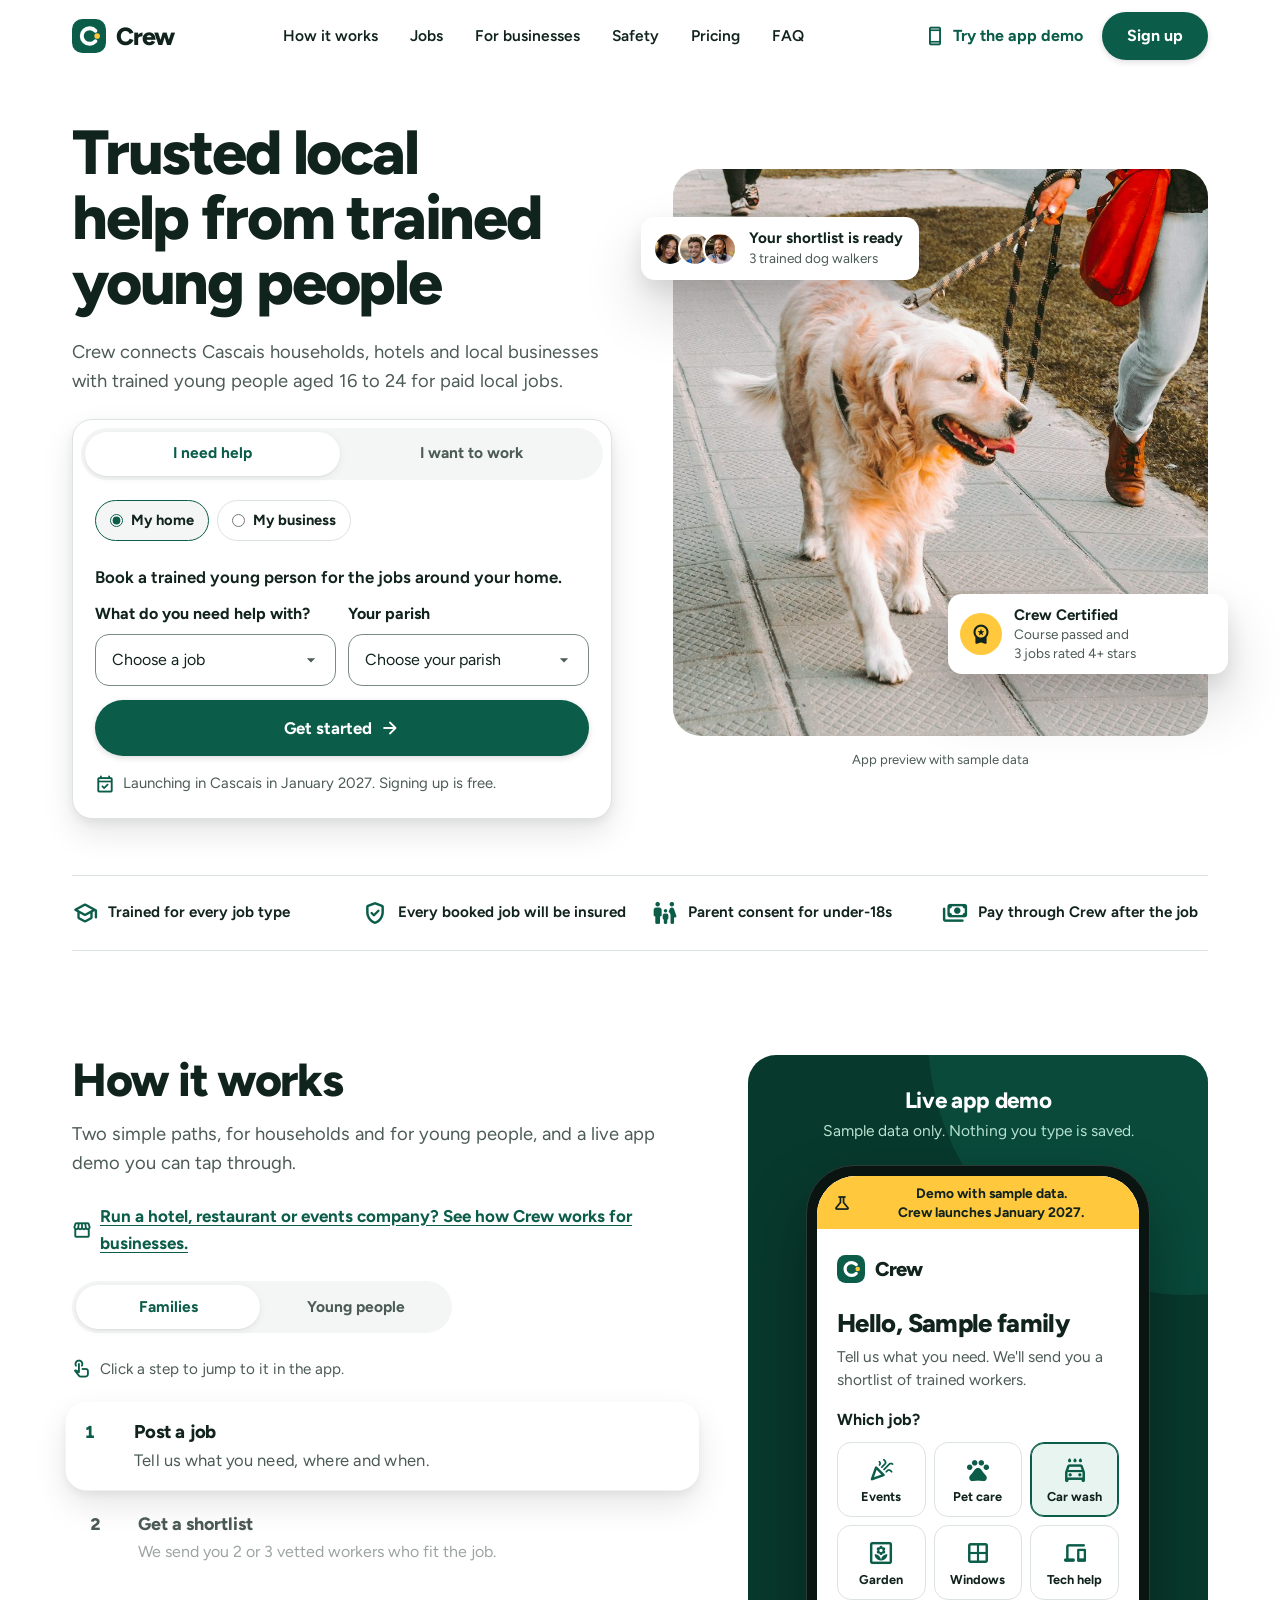
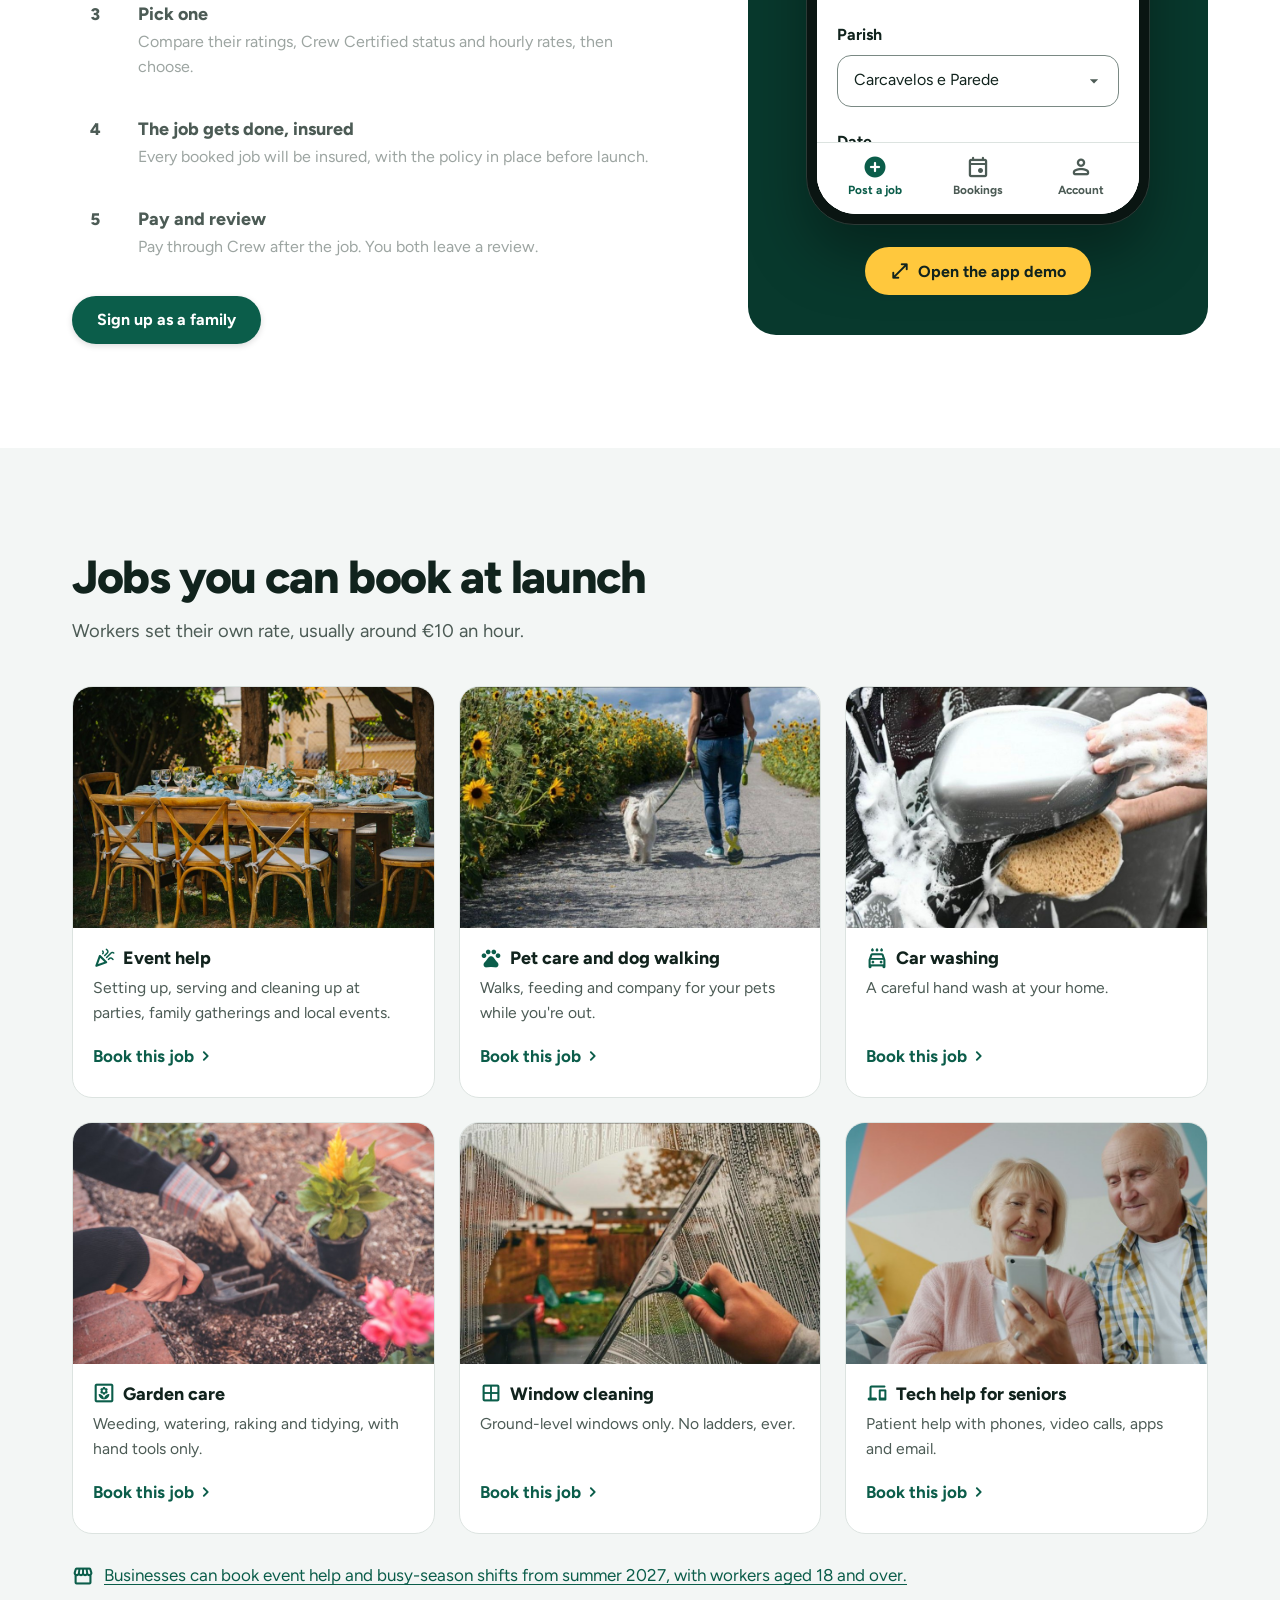
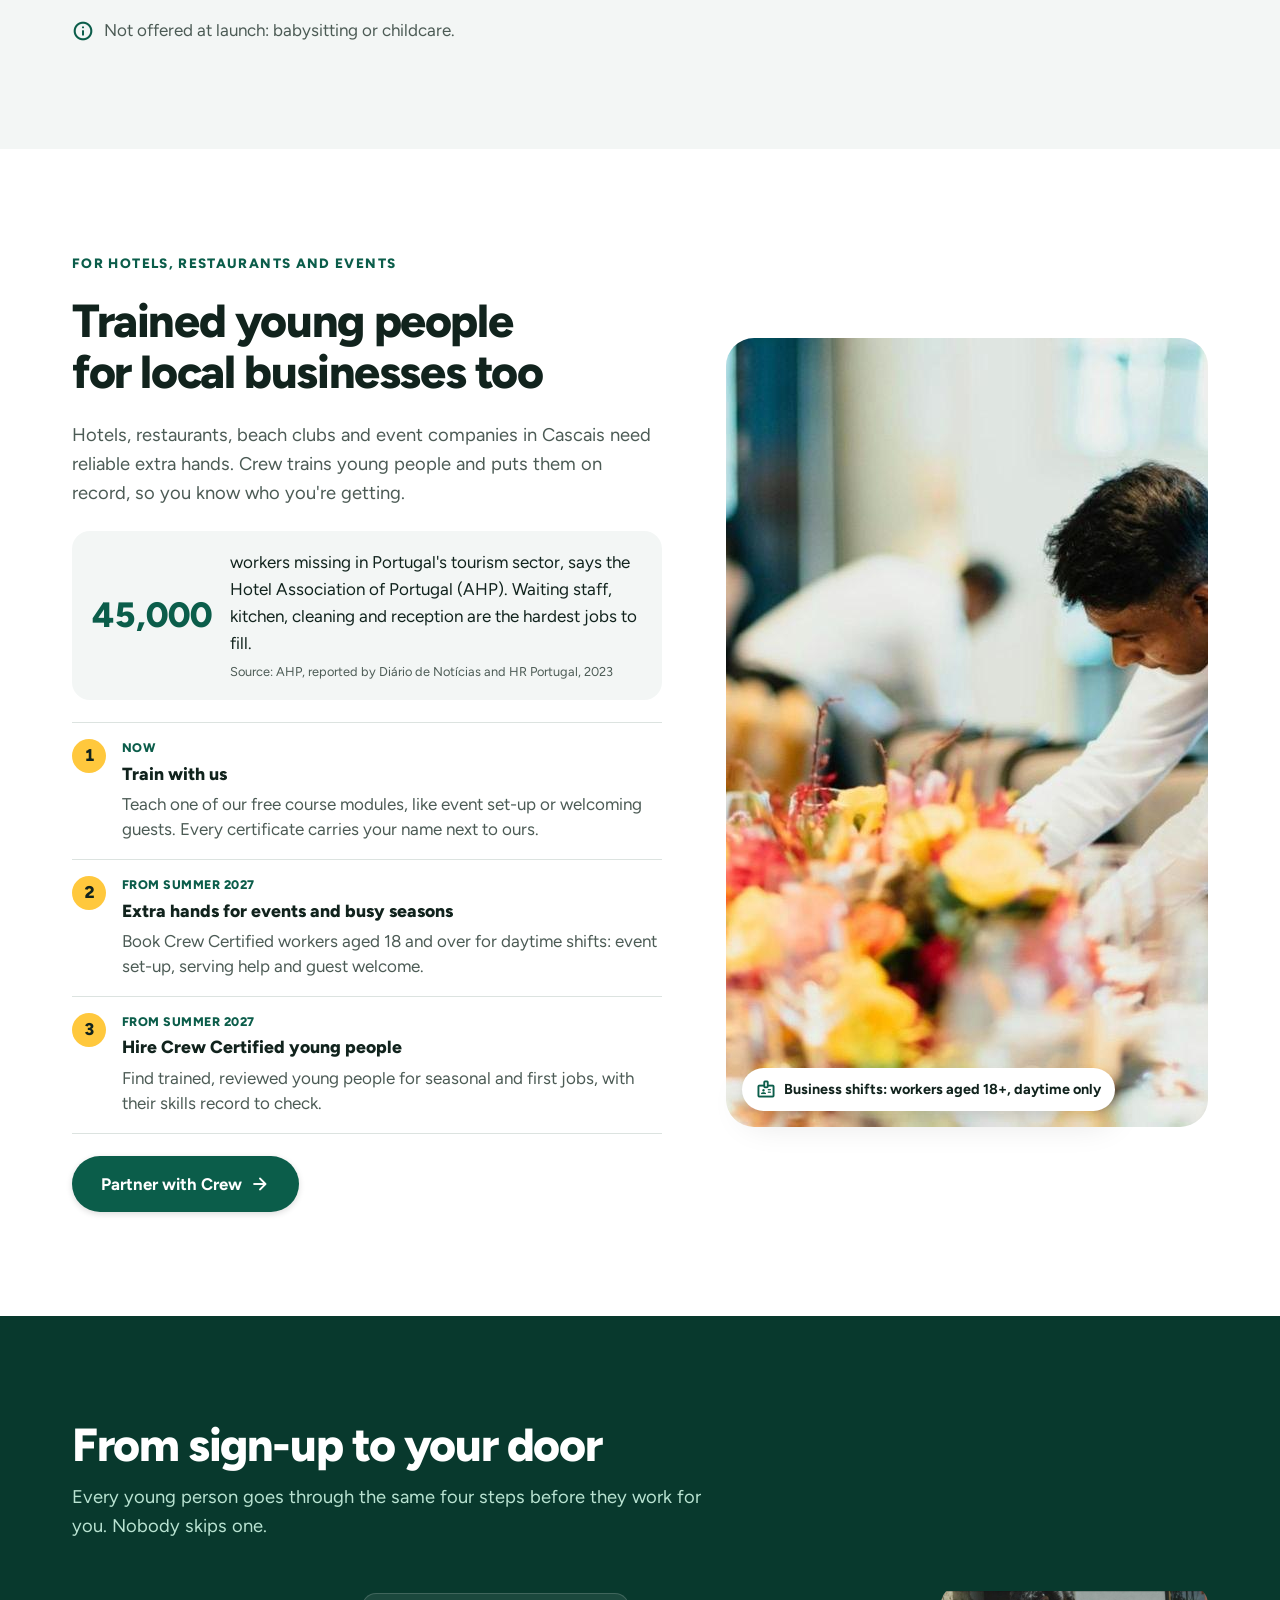
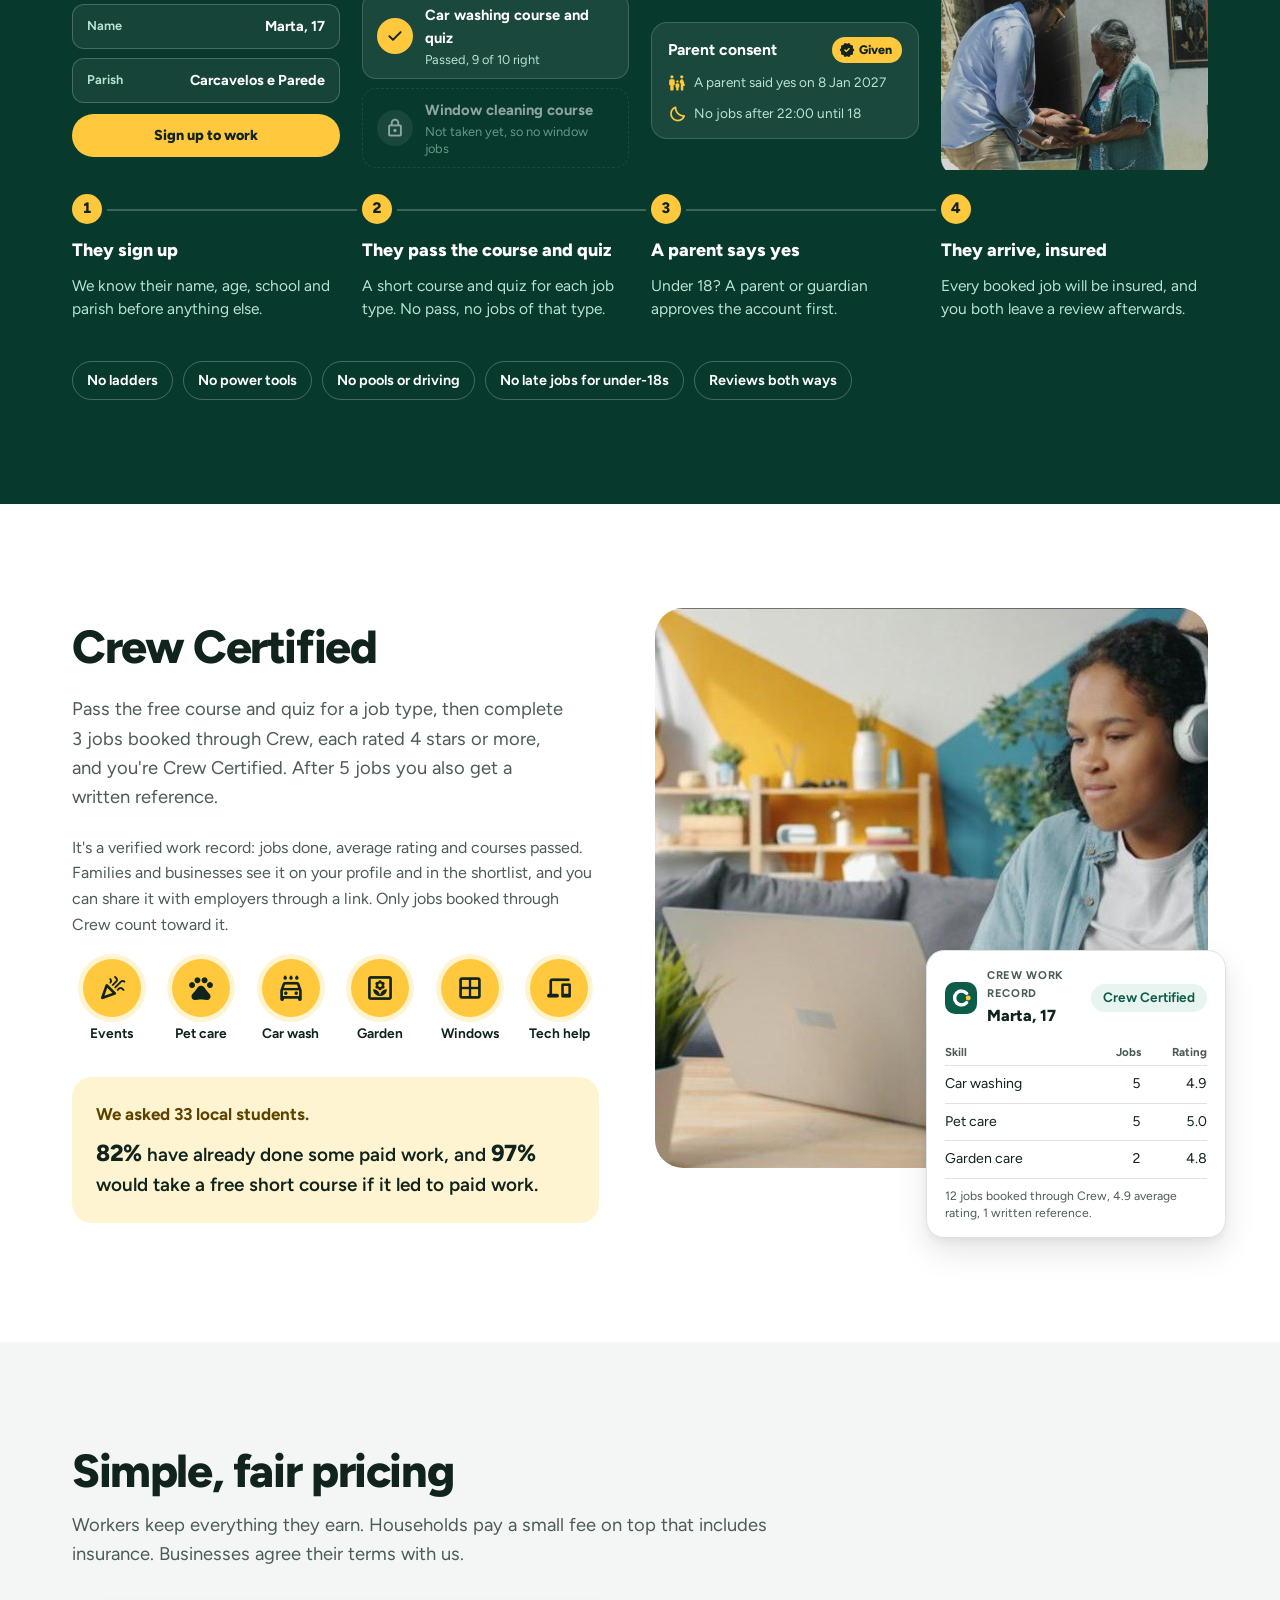
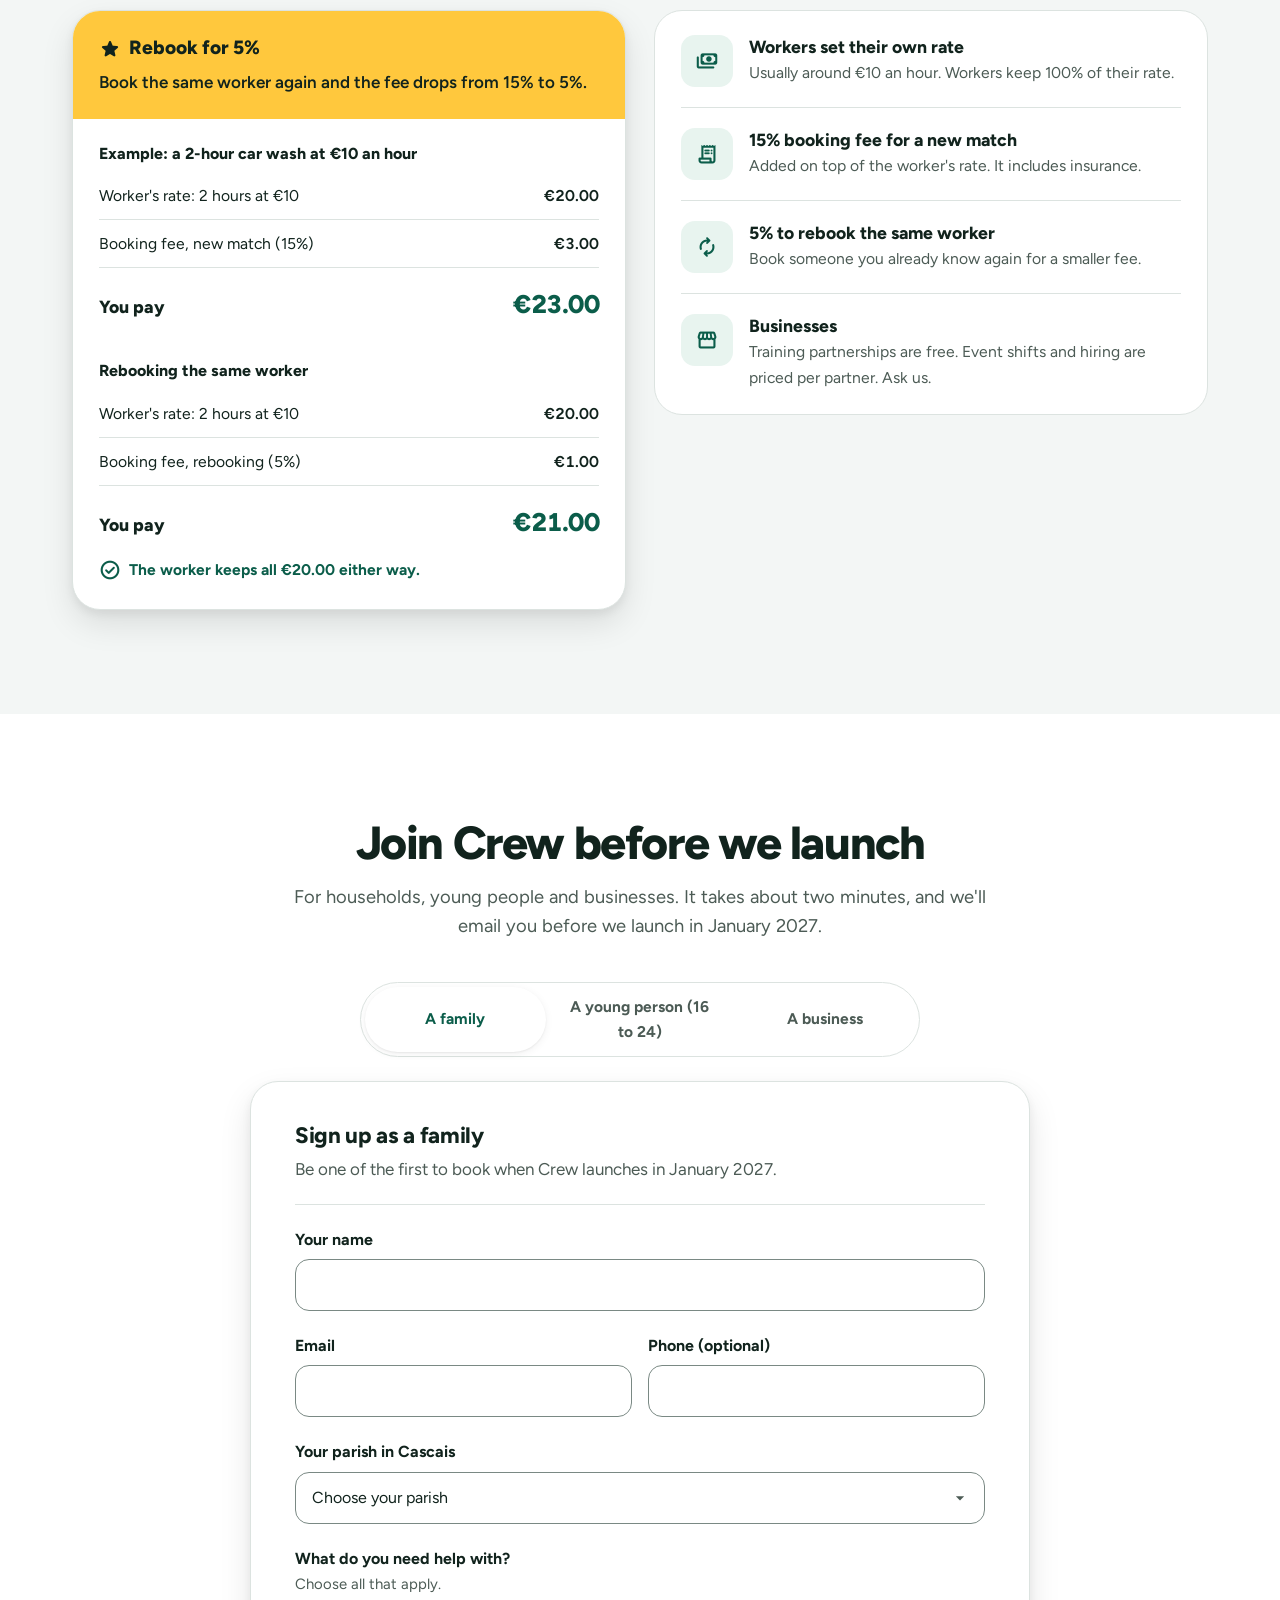
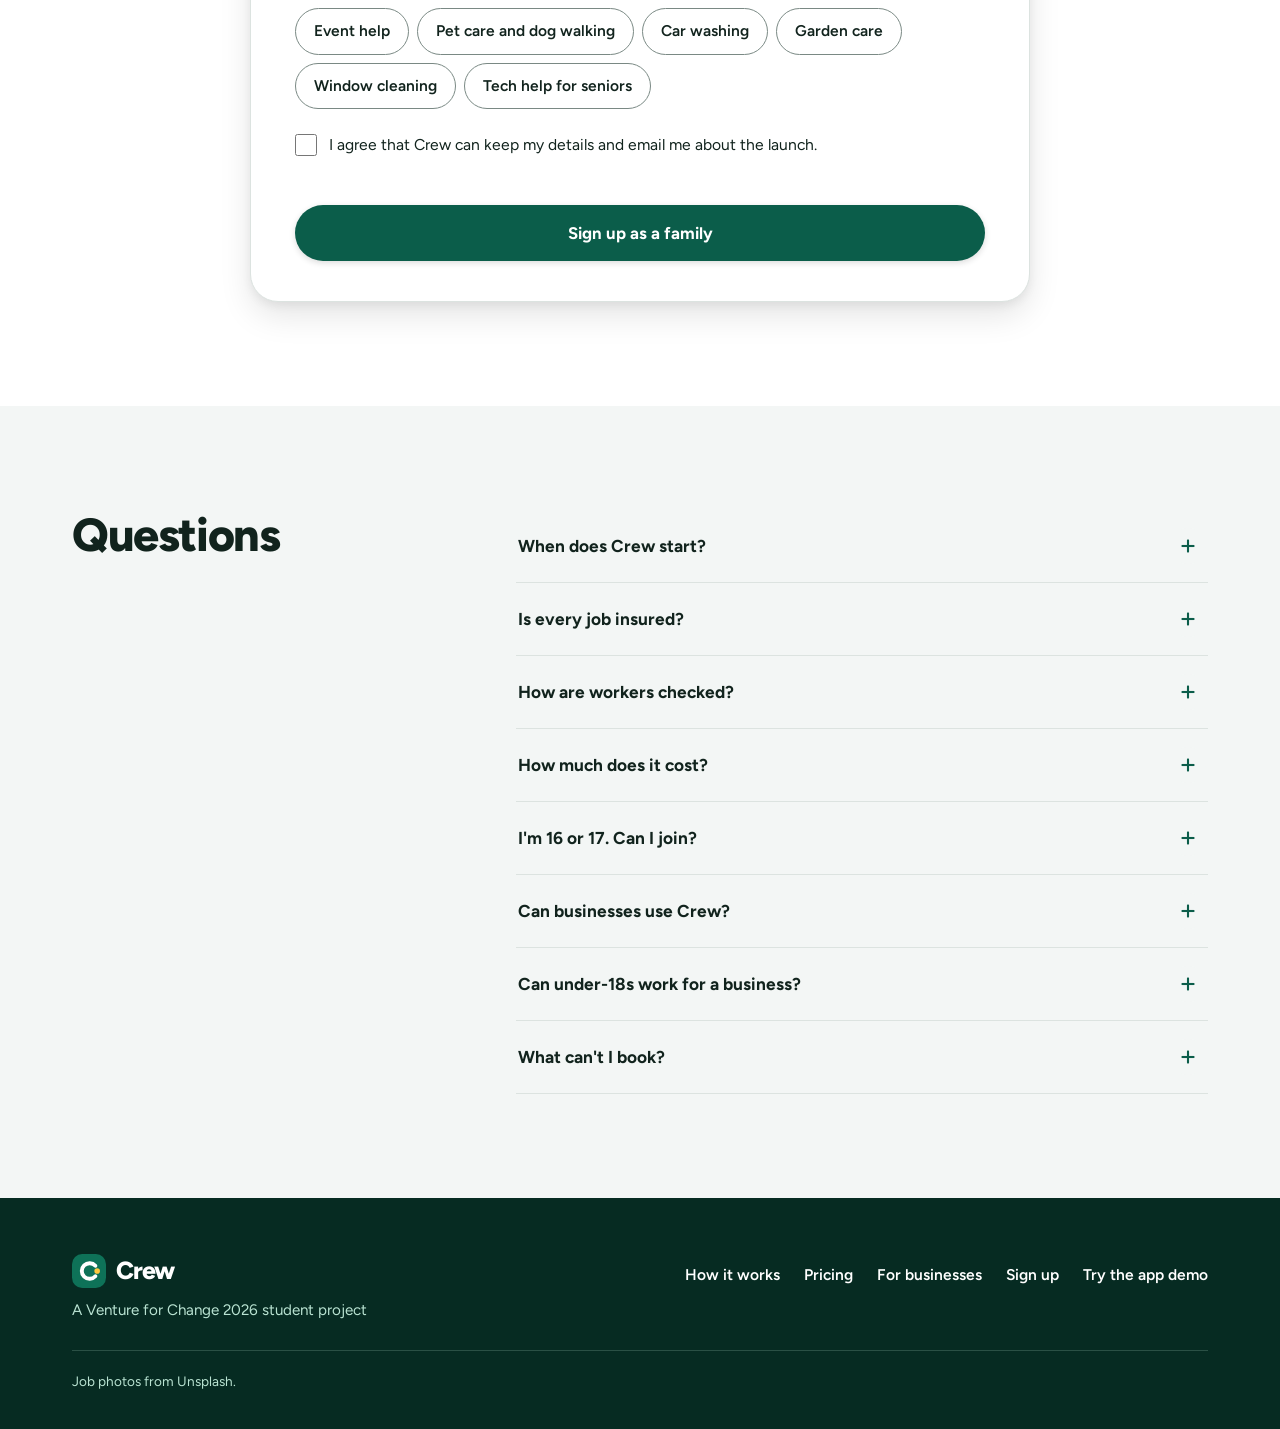
==== commit 0a31719e: "Mention businesses wherever the site spoke only to families How it works, Jobs, Safety, Skills recor" ====
--- a/index.html
+++ b/index.html
@@ -12,7 +12,7 @@
   <link rel="stylesheet" href="https://fonts.googleapis.com/css2?family=Figtree:wght@400..800&display=swap">
   <link rel="stylesheet" href="https://fonts.googleapis.com/css2?family=Material+Symbols+Rounded:opsz,wght,FILL,GRAD@20..48,500..600,0..1,0&display=block">
   <link rel="preload" as="image" href="assets/hero-dog-walk.jpg">
-  <link rel="stylesheet" href="styles.css?v=20">
+  <link rel="stylesheet" href="styles.css?v=21">
 </head>
 <body data-title="meta.titleIndex">
 
@@ -35,7 +35,7 @@
         </ul>
       </nav>
       <div class="header-actions">
-        <a class="btn btn-ghost header-demo" href="login.html?v=20">
+        <a class="btn btn-ghost header-demo" href="login.html?v=21">
           <span class="icon" aria-hidden="true">smartphone</span>
           <span data-t="nav.demo"></span>
         </a>
@@ -144,10 +144,11 @@
           <div class="section-head flush">
             <h2 class="h2" data-t="how.title"></h2>
             <p class="lead" data-t="how.intro"></p>
+            <p class="biz-link"><span class="icon" aria-hidden="true">storefront</span><a href="#business" data-t="how.businessNote"></a></p>
           </div>
           <div class="segmented" role="tablist" data-tabs data-how-tabs data-t-aria-label="how.tabsLabel">
-            <button type="button" role="tab" id="how-tab-family" aria-controls="how-family" aria-selected="true" data-demo="family.html?v=20&embed=1" data-t="how.tabFamily"></button>
-            <button type="button" role="tab" id="how-tab-worker" aria-controls="how-worker" aria-selected="false" tabindex="-1" data-demo="worker.html?v=20&embed=1" data-t="how.tabWorker"></button>
+            <button type="button" role="tab" id="how-tab-family" aria-controls="how-family" aria-selected="true" data-demo="family.html?v=21&embed=1" data-t="how.tabFamily"></button>
+            <button type="button" role="tab" id="how-tab-worker" aria-controls="how-worker" aria-selected="false" tabindex="-1" data-demo="worker.html?v=21&embed=1" data-t="how.tabWorker"></button>
           </div>
           <p class="steps-hint"><span class="icon" aria-hidden="true">touch_app</span><span data-t="how.stepsHint"></span></p>
           <div role="tabpanel" id="how-family" aria-labelledby="how-tab-family">
@@ -178,9 +179,9 @@
             <p data-t="how.demoText"></p>
           </div>
           <div class="device">
-            <iframe src="family.html?v=20&embed=1" loading="lazy" data-demo-frame data-t-title="how.demoFrameTitle"></iframe>
-          </div>
-          <a class="btn btn-sun" href="login.html?v=20">
+            <iframe src="family.html?v=21&embed=1" loading="lazy" data-demo-frame data-t-title="how.demoFrameTitle"></iframe>
+          </div>
+          <a class="btn btn-sun" href="login.html?v=21">
             <span class="icon" aria-hidden="true">open_in_full</span>
             <span data-t="how.demoOpen"></span>
           </a>
@@ -207,6 +208,7 @@
             </li>
           </template>
         </ul>
+        <p class="job-note"><span class="icon" aria-hidden="true">storefront</span><a href="#business" data-t="jobs.businessNote"></a></p>
         <p class="job-note"><span class="icon" aria-hidden="true">info</span><span data-t="jobs.notOffered"></span></p>
       </div>
     </section>
@@ -438,7 +440,7 @@
                 <div class="success-body">
                   <p data-t="forms.family.success"></p>
                   <p class="success-next" data-t="forms.demoNext"></p>
-                  <a class="btn btn-primary" href="login.html?v=20&amp;role=family">
+                  <a class="btn btn-primary" href="login.html?v=21&amp;role=family">
                     <span data-t="forms.demoLogin"></span>
                     <span class="icon" aria-hidden="true">arrow_forward</span>
                   </a>
@@ -546,7 +548,7 @@
                 <div class="success-body">
                   <p data-t="forms.worker.success"></p>
                   <p class="success-next" data-t="forms.demoNext"></p>
-                  <a class="btn btn-primary" href="login.html?v=20&amp;role=worker">
+                  <a class="btn btn-primary" href="login.html?v=21&amp;role=worker">
                     <span data-t="forms.demoLogin"></span>
                     <span class="icon" aria-hidden="true">arrow_forward</span>
                   </a>
@@ -667,13 +669,13 @@
         <a href="#pricing" data-t="nav.pricing"></a>
         <a href="#business" data-t="nav.business"></a>
         <a href="#signup" data-t="nav.signup"></a>
-        <a href="login.html?v=20" data-t="nav.demo"></a>
+        <a href="login.html?v=21" data-t="nav.demo"></a>
       </nav>
       <p class="footer-small" data-t="footer.photos"></p>
     </div>
   </footer>
 
-  <script src="config.js?v=20"></script>
-  <script src="script.js?v=20"></script>
+  <script src="config.js?v=21"></script>
+  <script src="script.js?v=21"></script>
 </body>
 </html>
--- a/styles.css
+++ b/styles.css
@@ -961,3 +961,6 @@
   .business-stat { flex-direction: column; align-items: flex-start; gap: 8px; }
   .business-media img { aspect-ratio: 4 / 3; }
 }
+.biz-link { display: inline-flex; align-items: center; gap: 8px; margin: 10px 0 0; font-weight: 700; }
+.biz-link .icon { color: var(--green-700); font-size: 20px; }
+.biz-link a, .job-note a { color: var(--green-700); text-decoration: underline; text-underline-offset: 3px; }
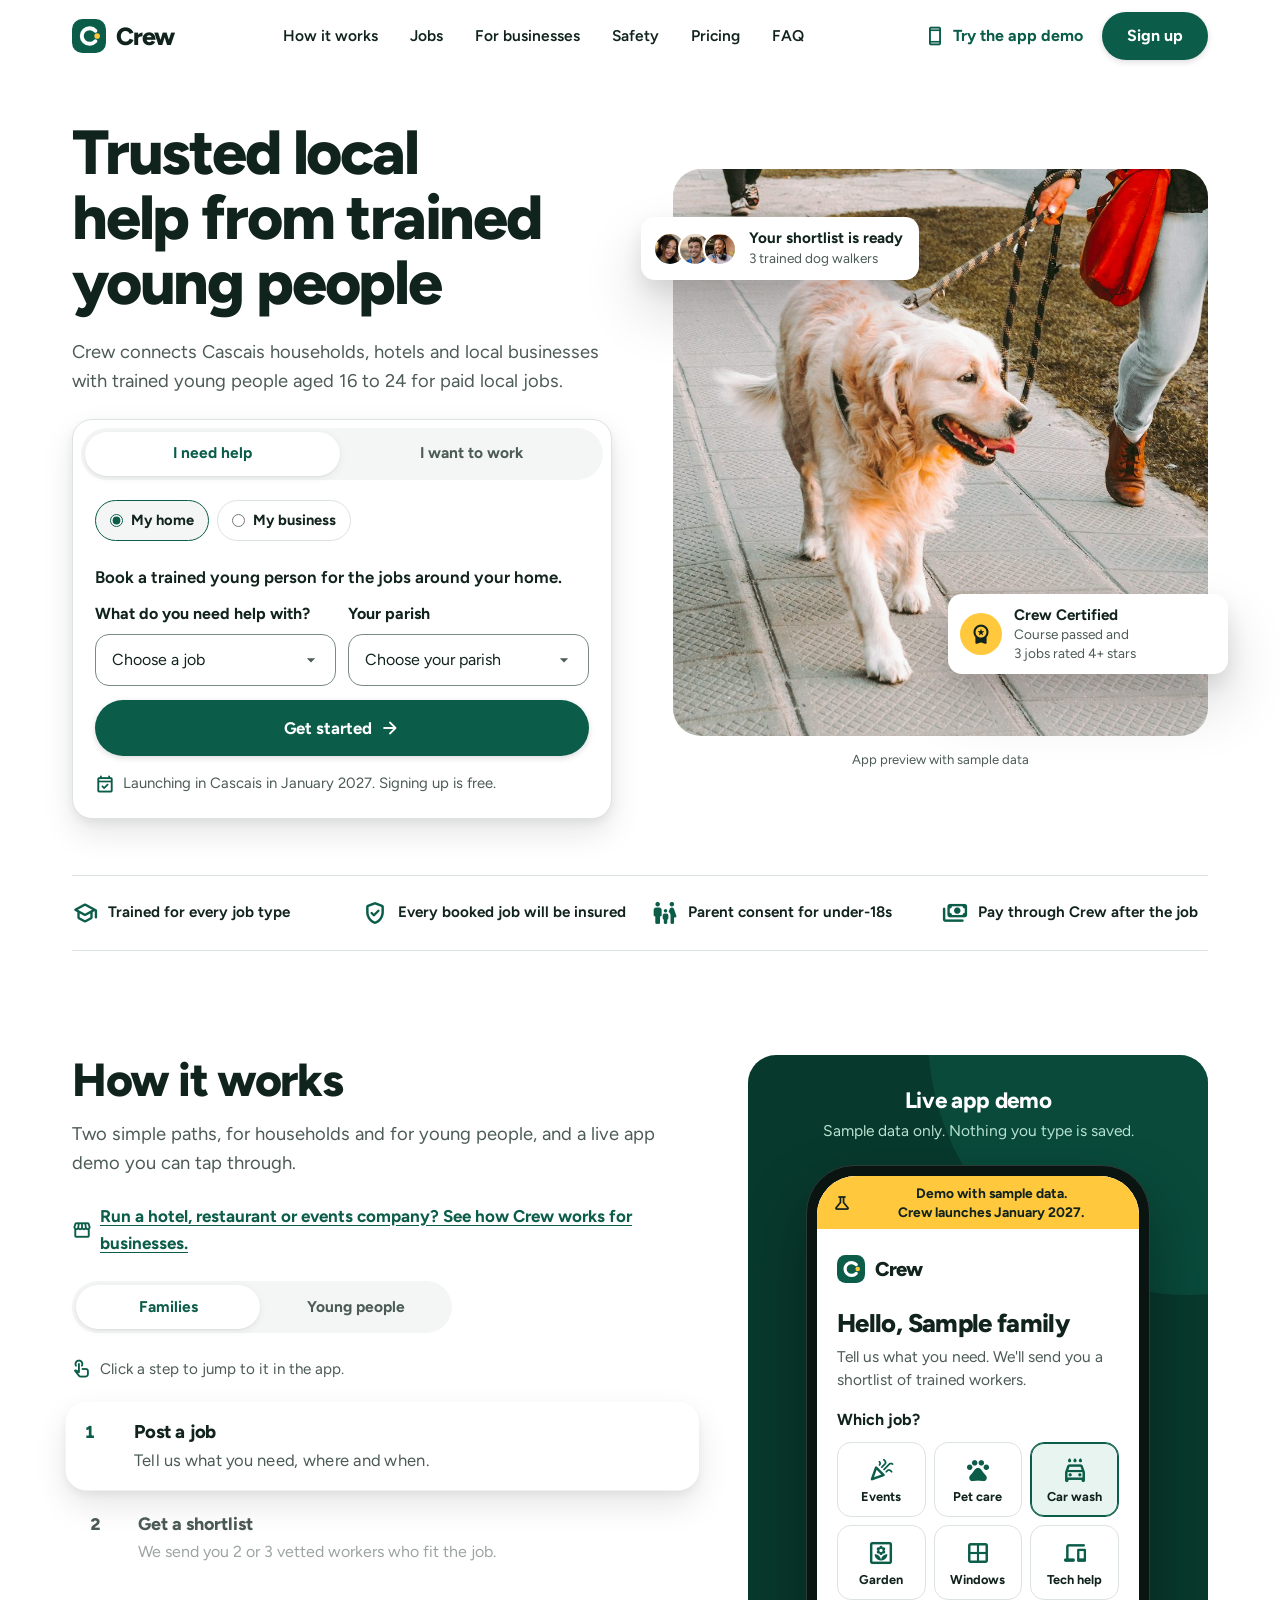
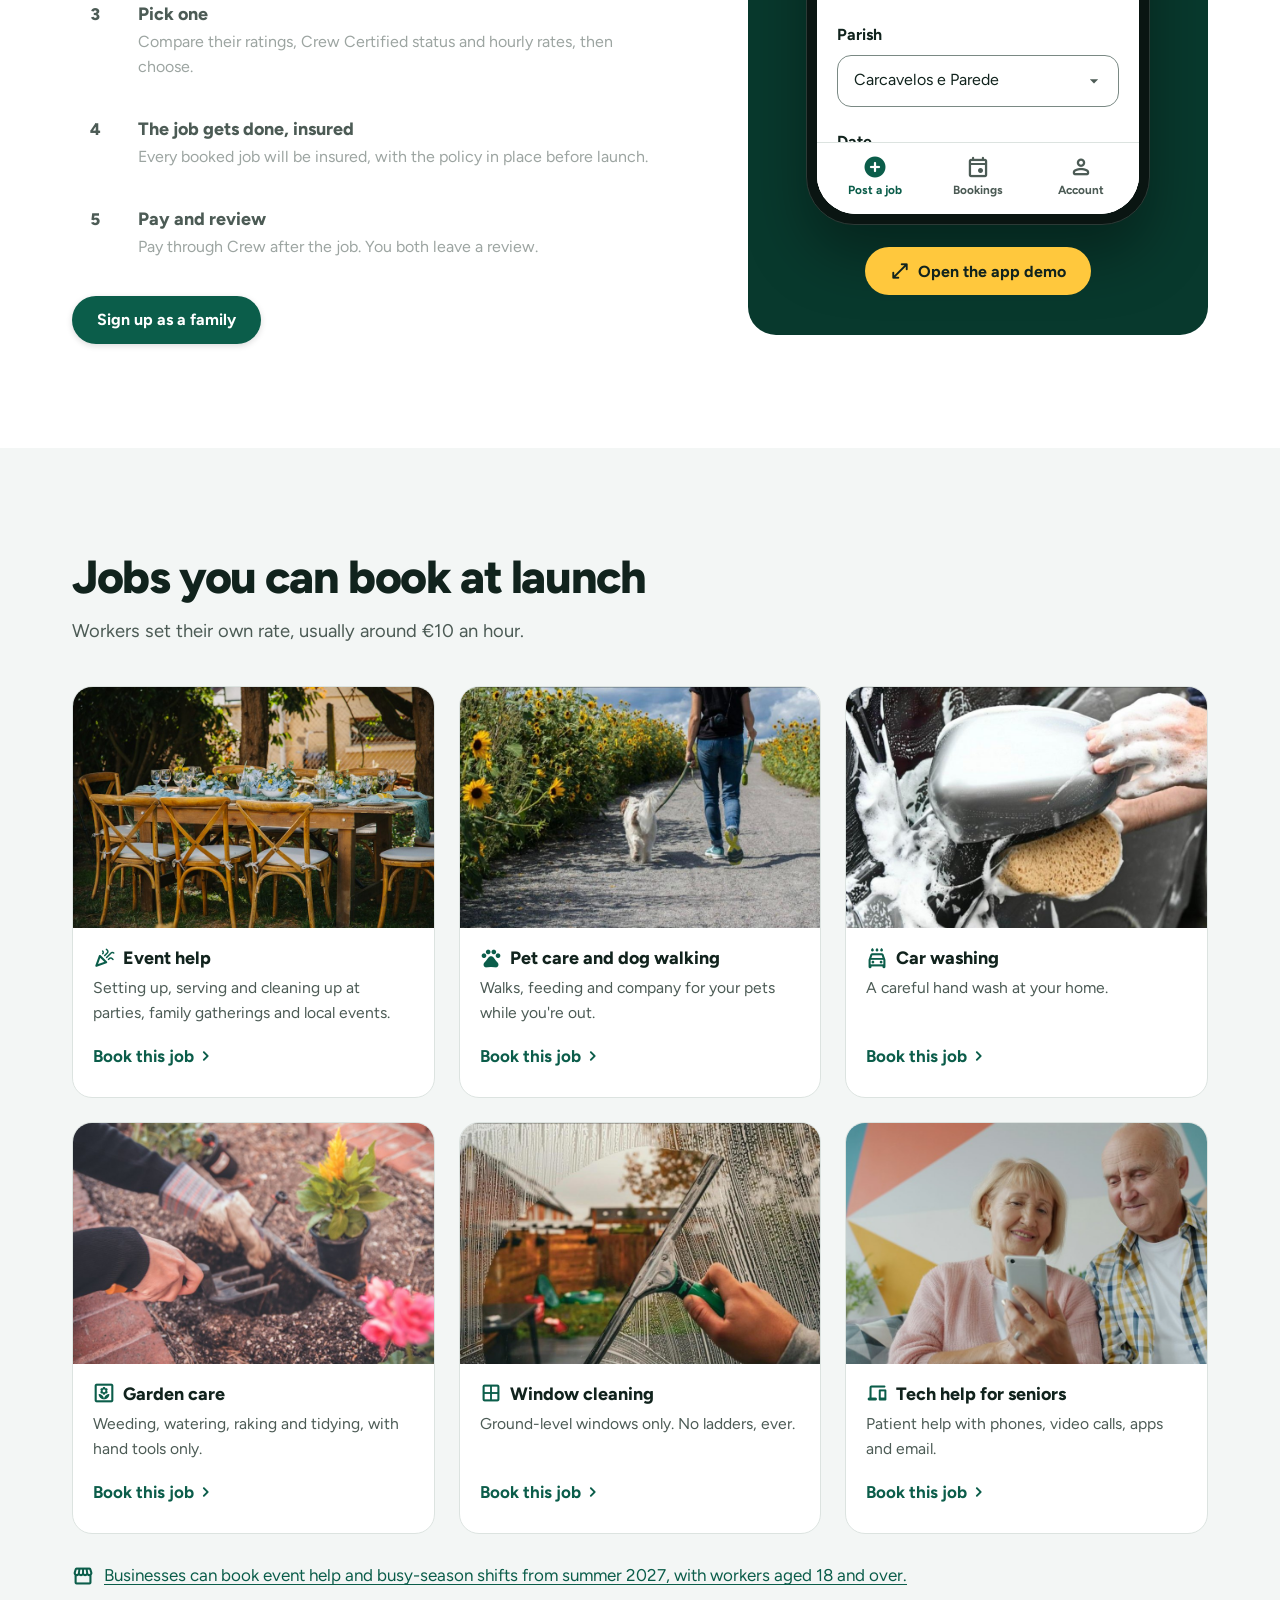
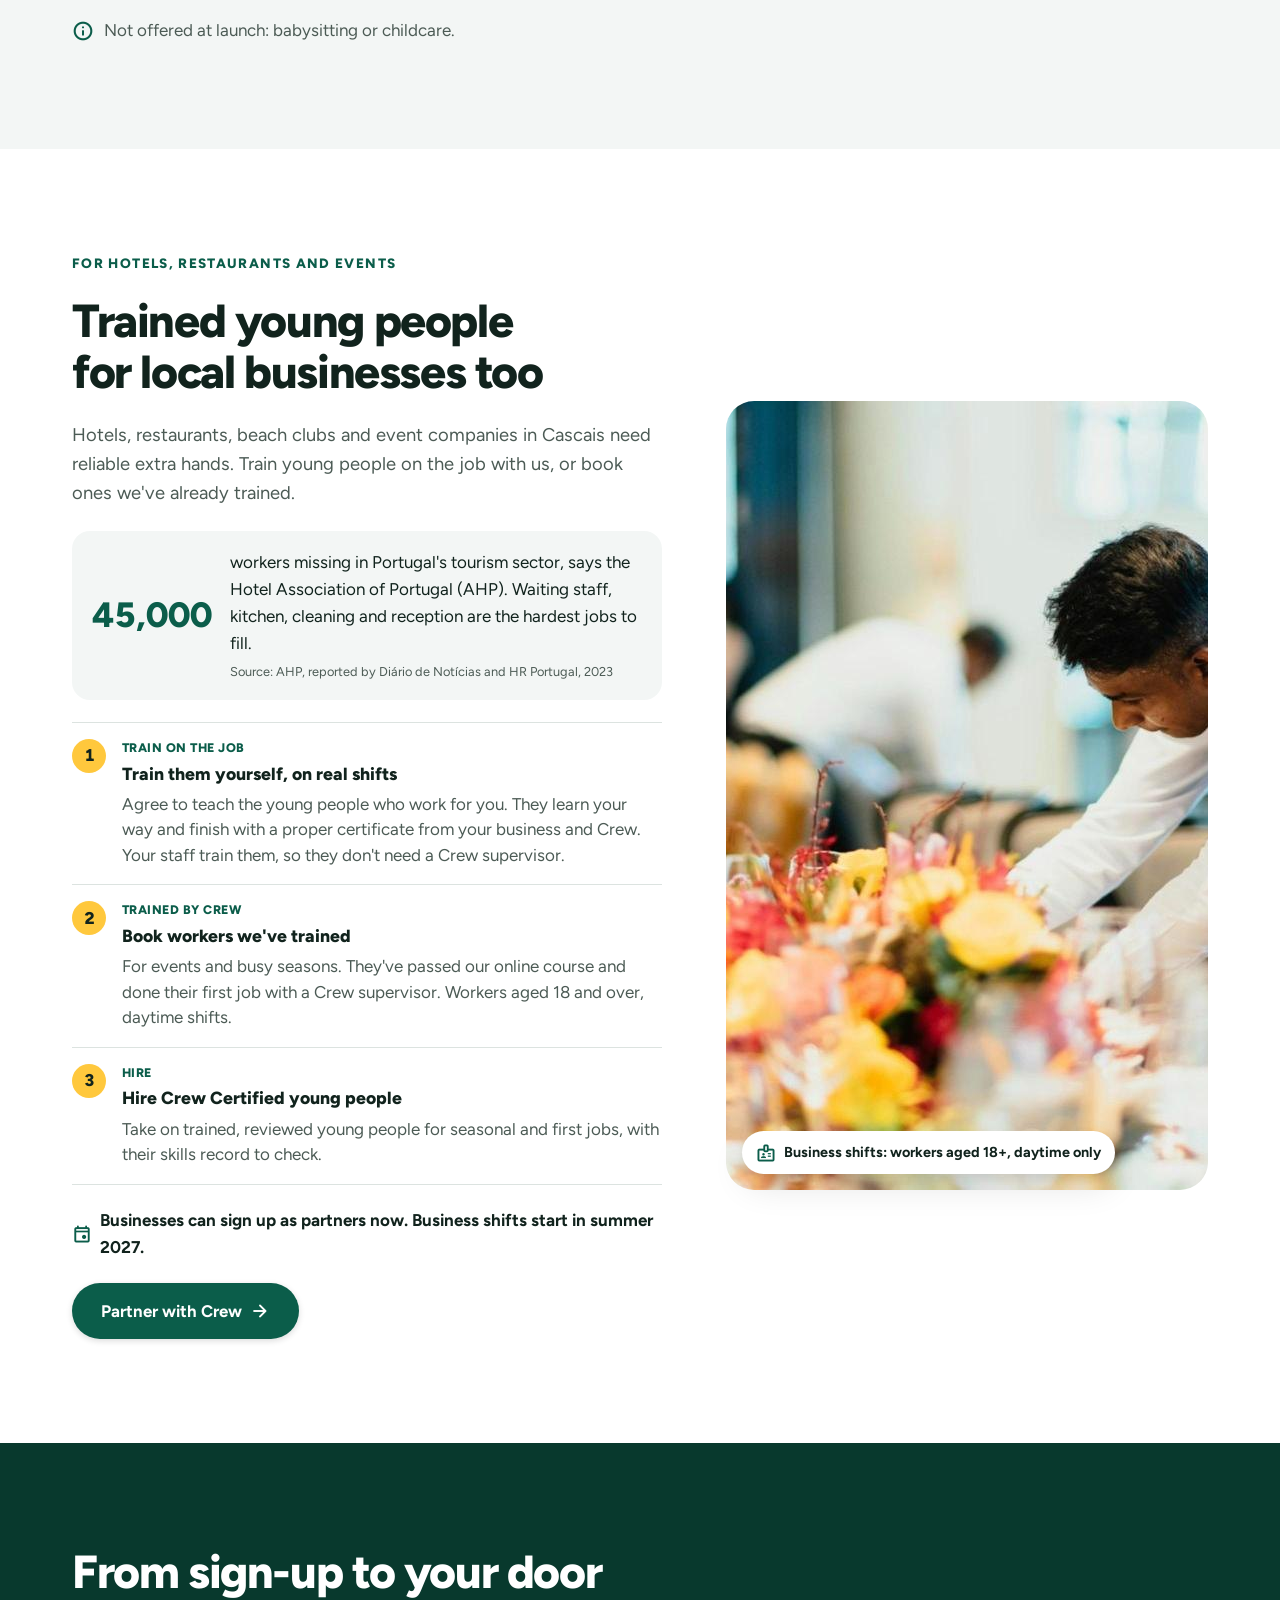
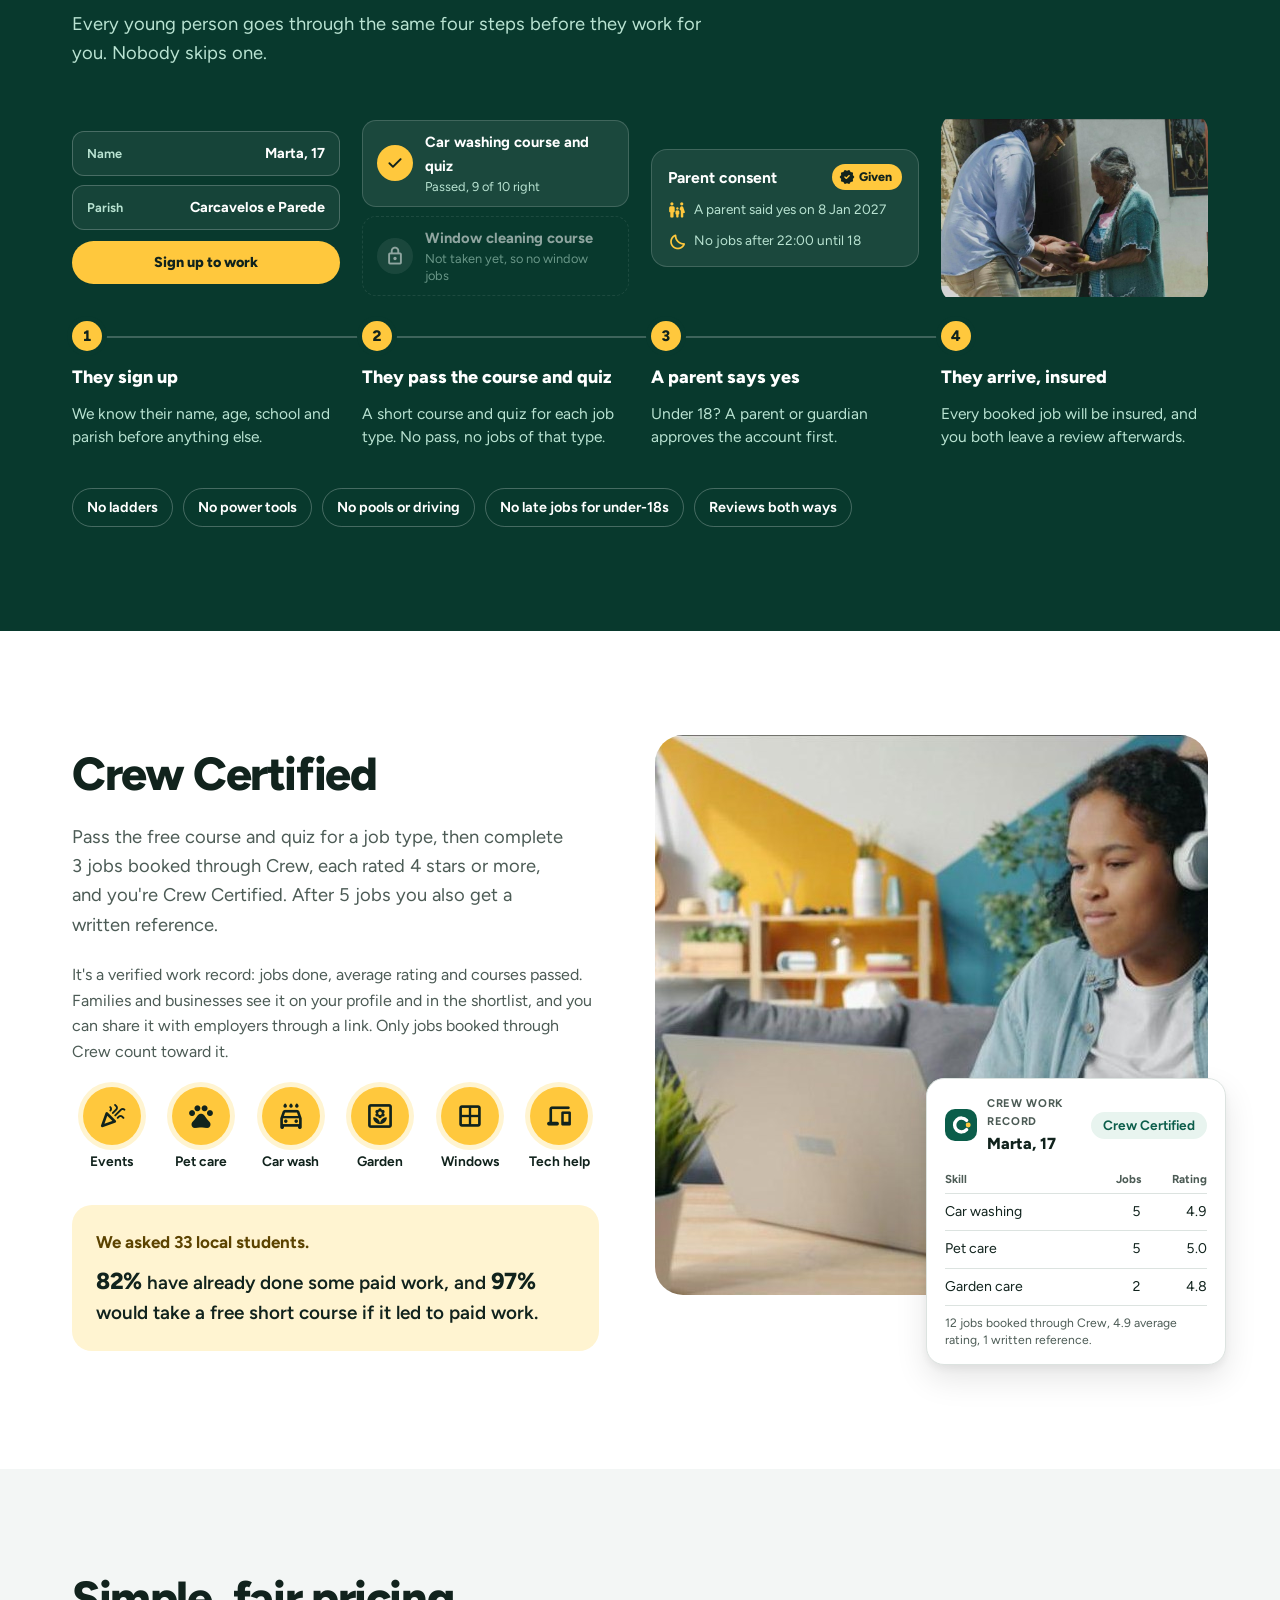
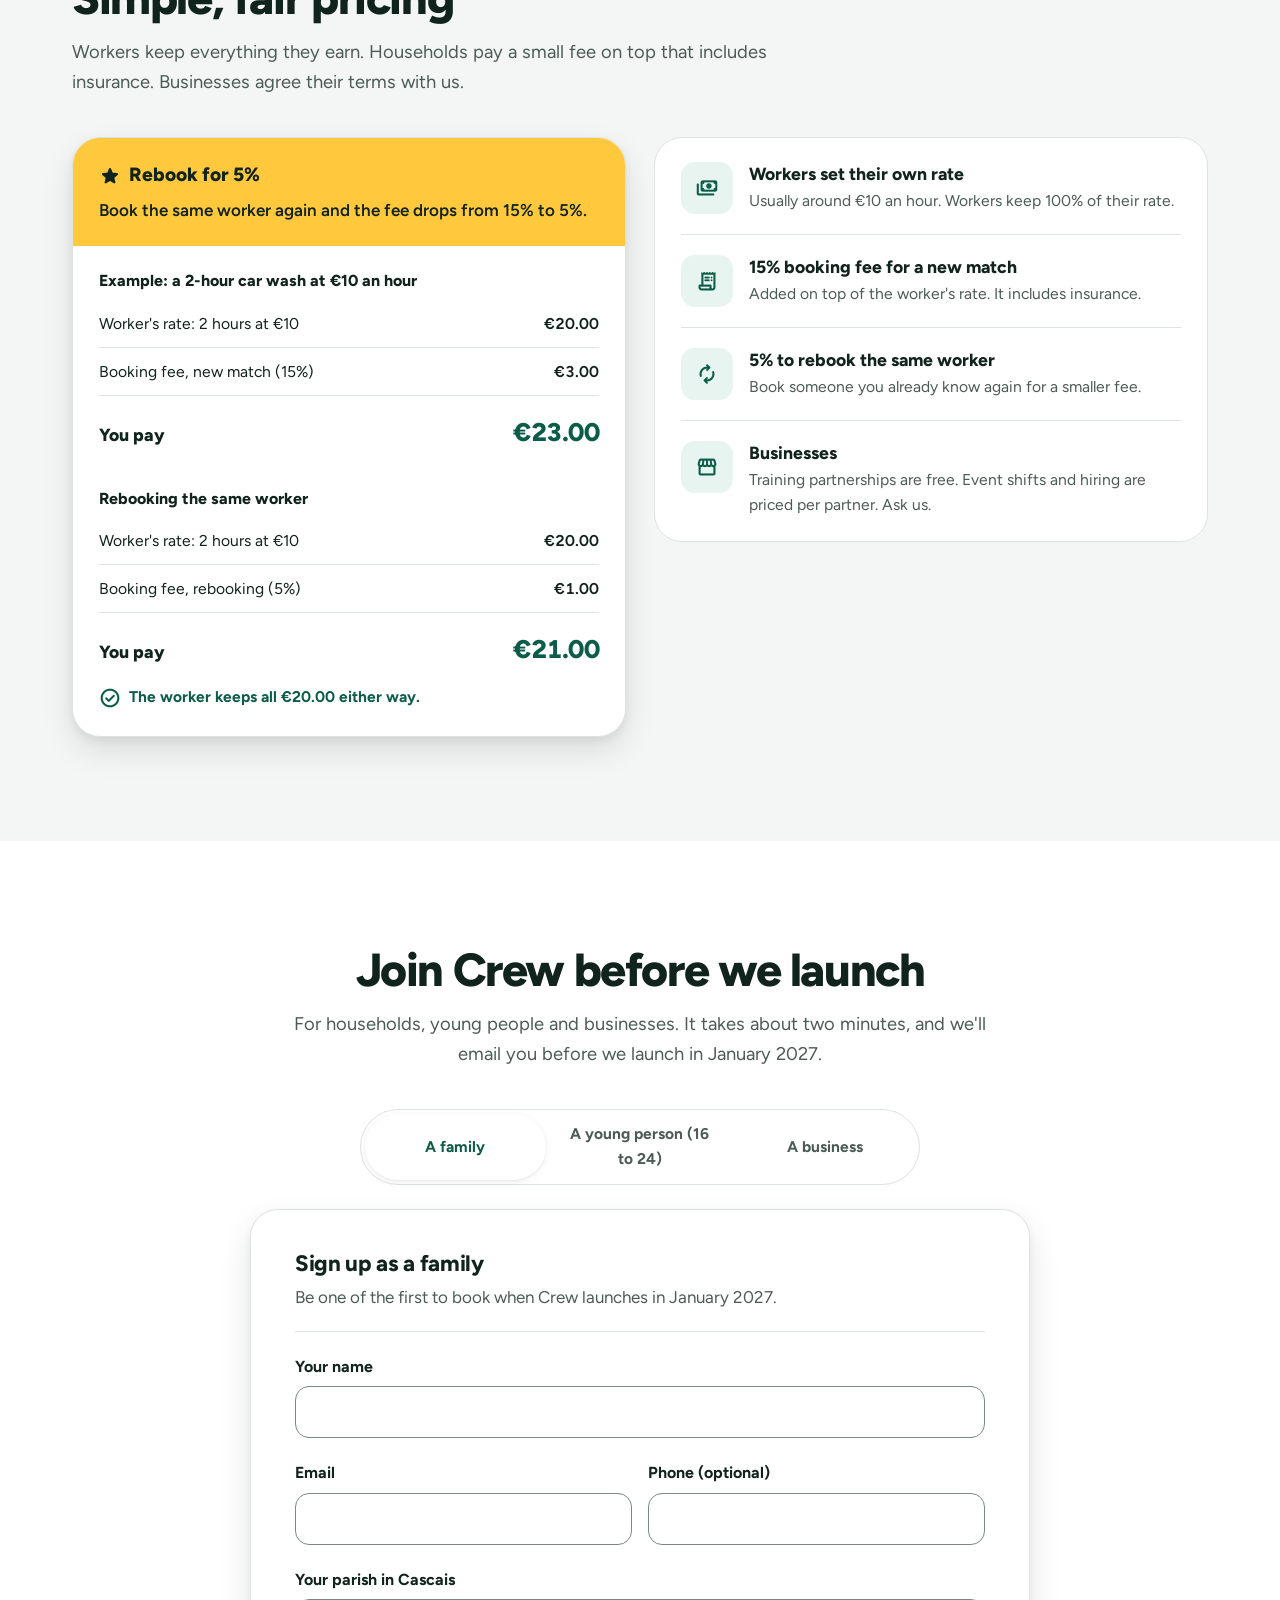
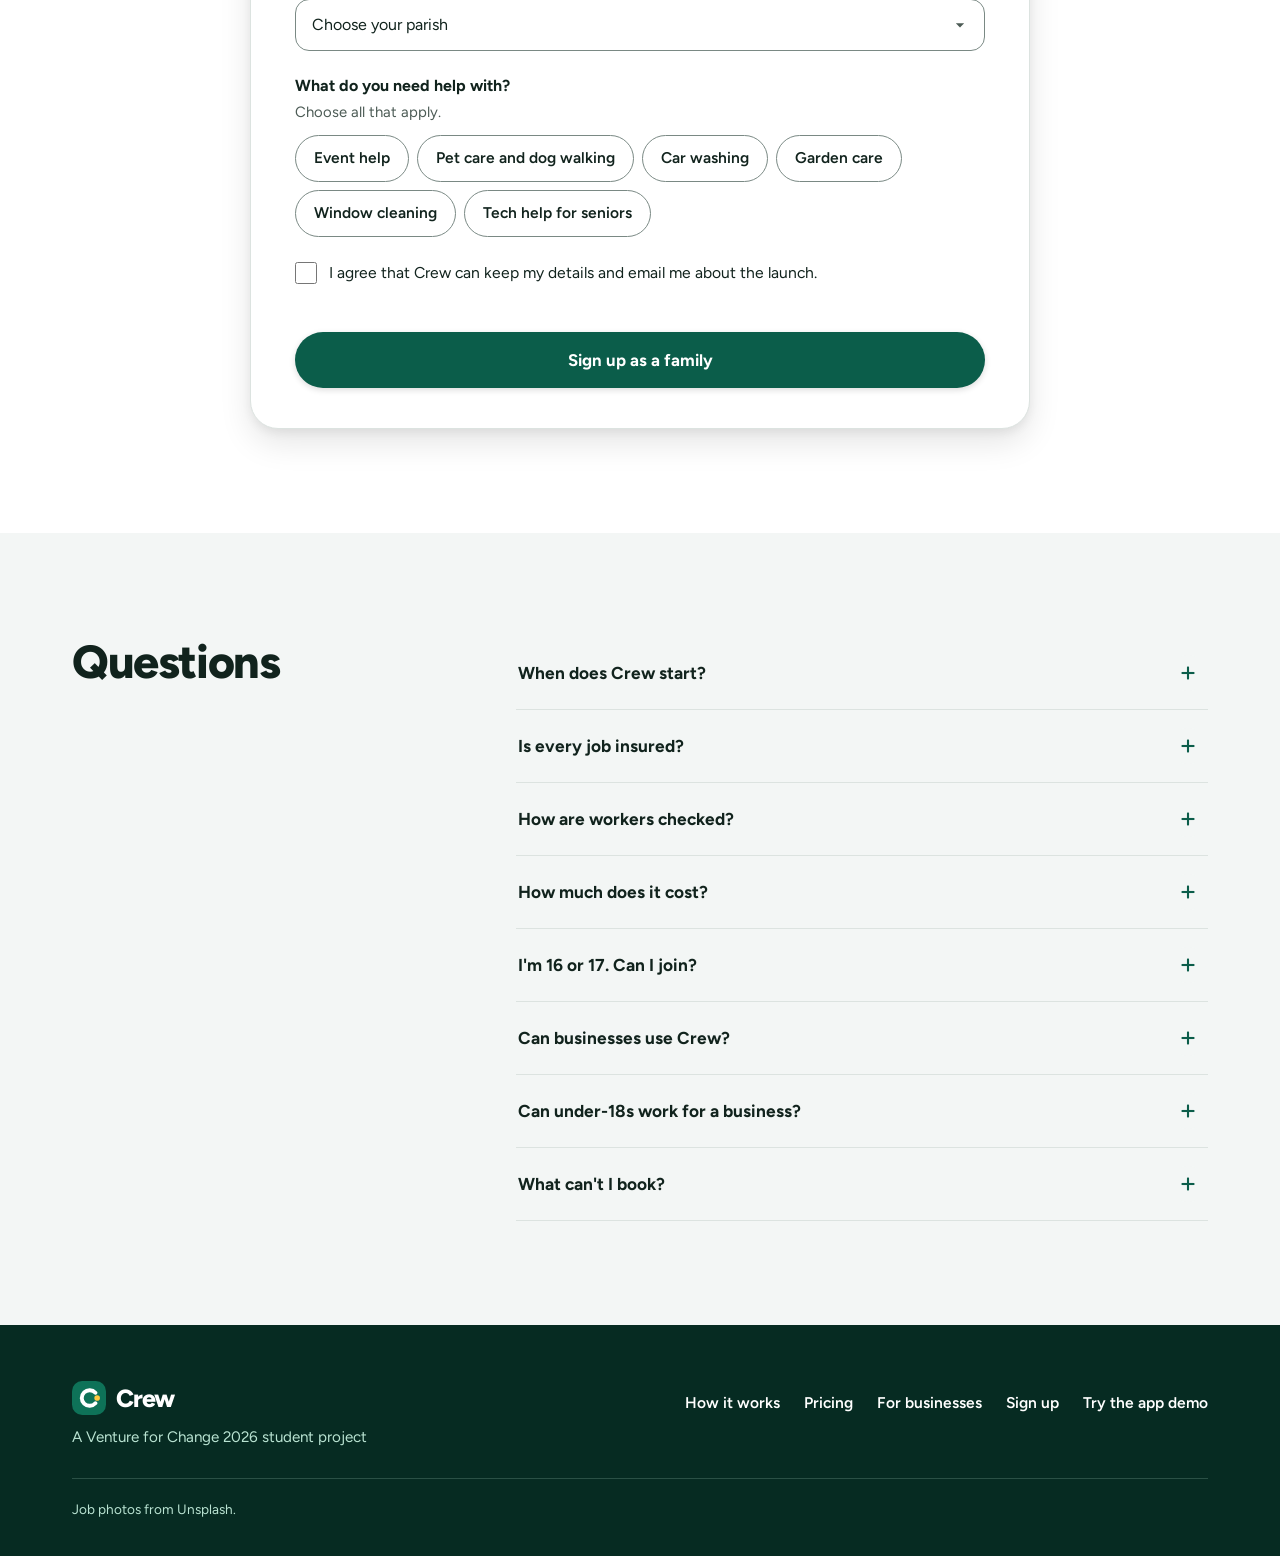
==== commit 2899cedf: "Business offers: train on the job, or book Crew-trained workers Businesses that train on real shifts" ====
--- a/index.html
+++ b/index.html
@@ -229,6 +229,7 @@
               <li><span class="offer-n num" data-f="index" aria-hidden="true"></span><div><p class="offer-tag" data-f="tag"></p><h3 data-f="title"></h3><p data-f="text"></p></div></li>
             </template>
           </ol>
+          <p class="business-timing"><span class="icon" aria-hidden="true">event</span><span data-t="business.timing"></span></p>
           <a class="btn btn-primary btn-lg" href="#partner">
             <span data-t="business.cta"></span>
             <span class="icon" aria-hidden="true">arrow_forward</span>
--- a/styles.css
+++ b/styles.css
@@ -964,3 +964,5 @@
 .biz-link { display: inline-flex; align-items: center; gap: 8px; margin: 10px 0 0; font-weight: 700; }
 .biz-link .icon { color: var(--green-700); font-size: 20px; }
 .biz-link a, .job-note a { color: var(--green-700); text-decoration: underline; text-underline-offset: 3px; }
+.business-timing { display: flex; align-items: center; gap: 8px; margin: 0; font-weight: 700; }
+.business-timing .icon { color: var(--green-700); font-size: 20px; }
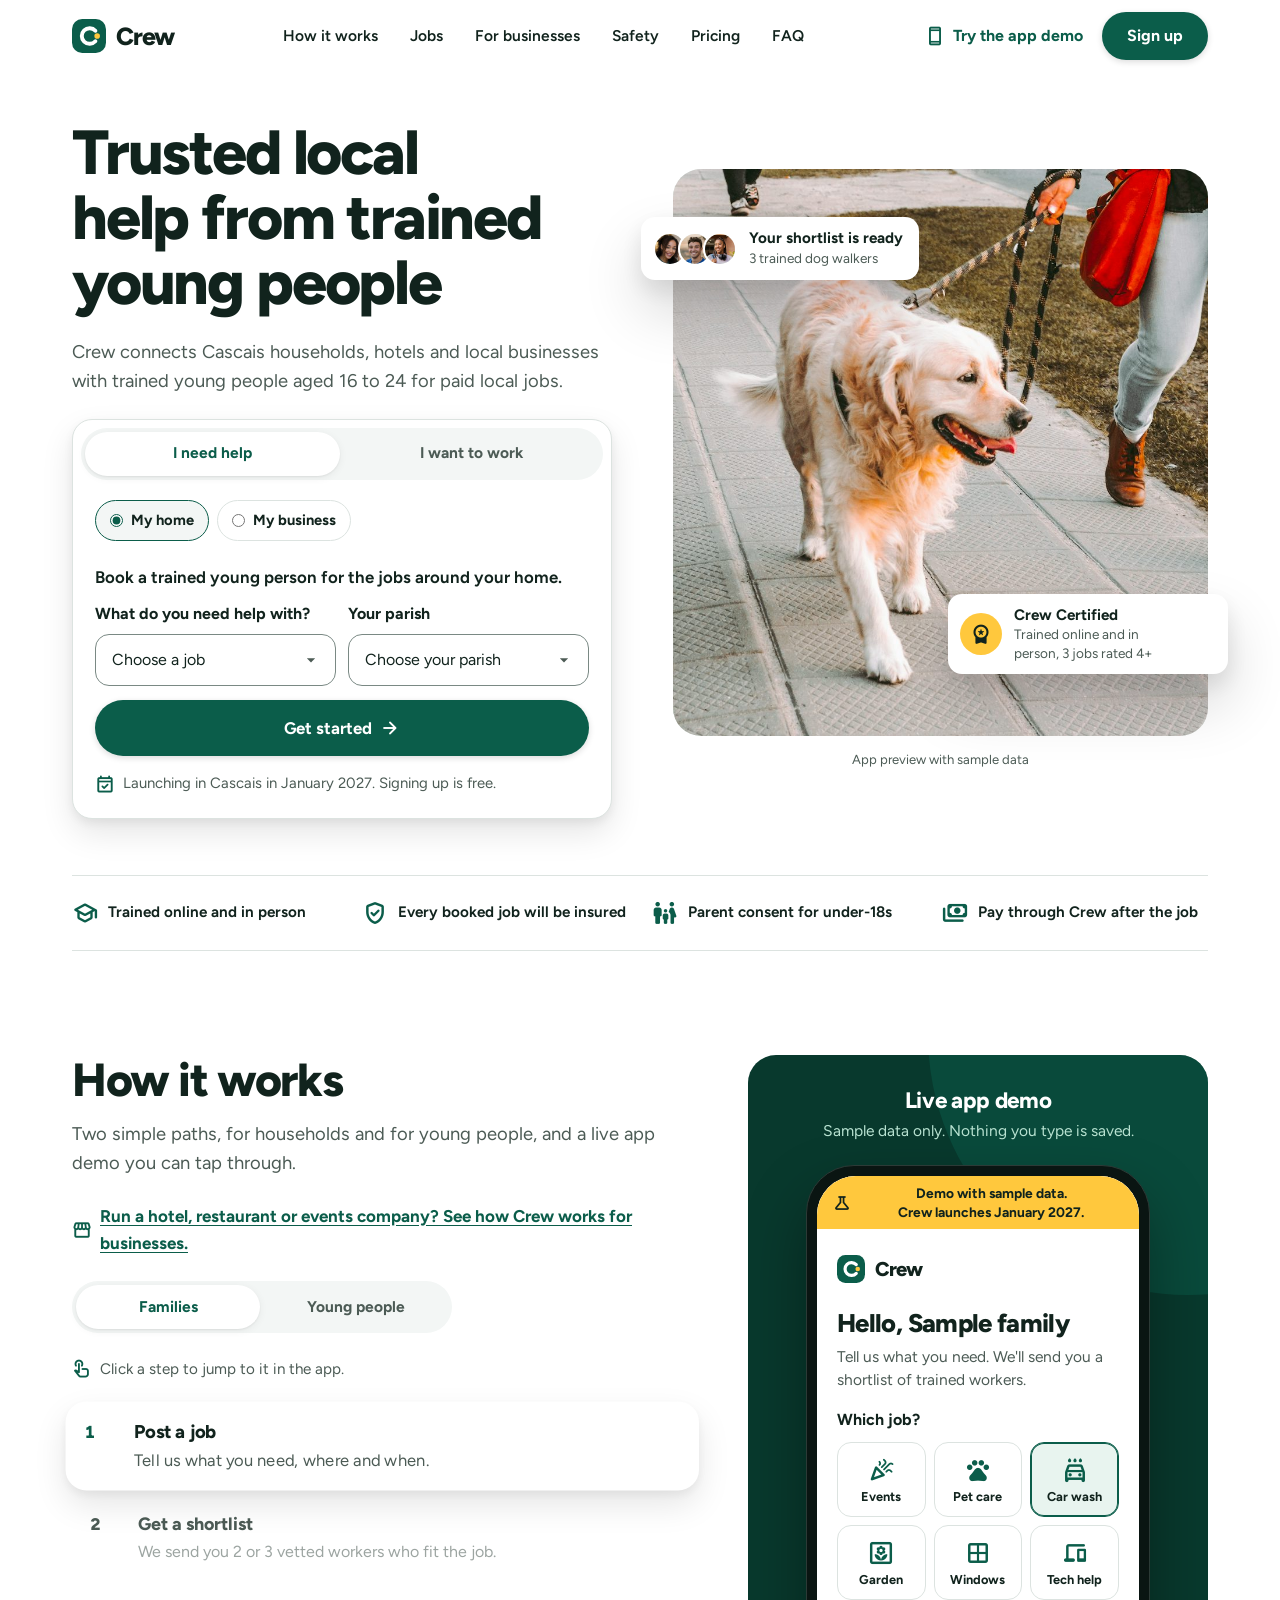
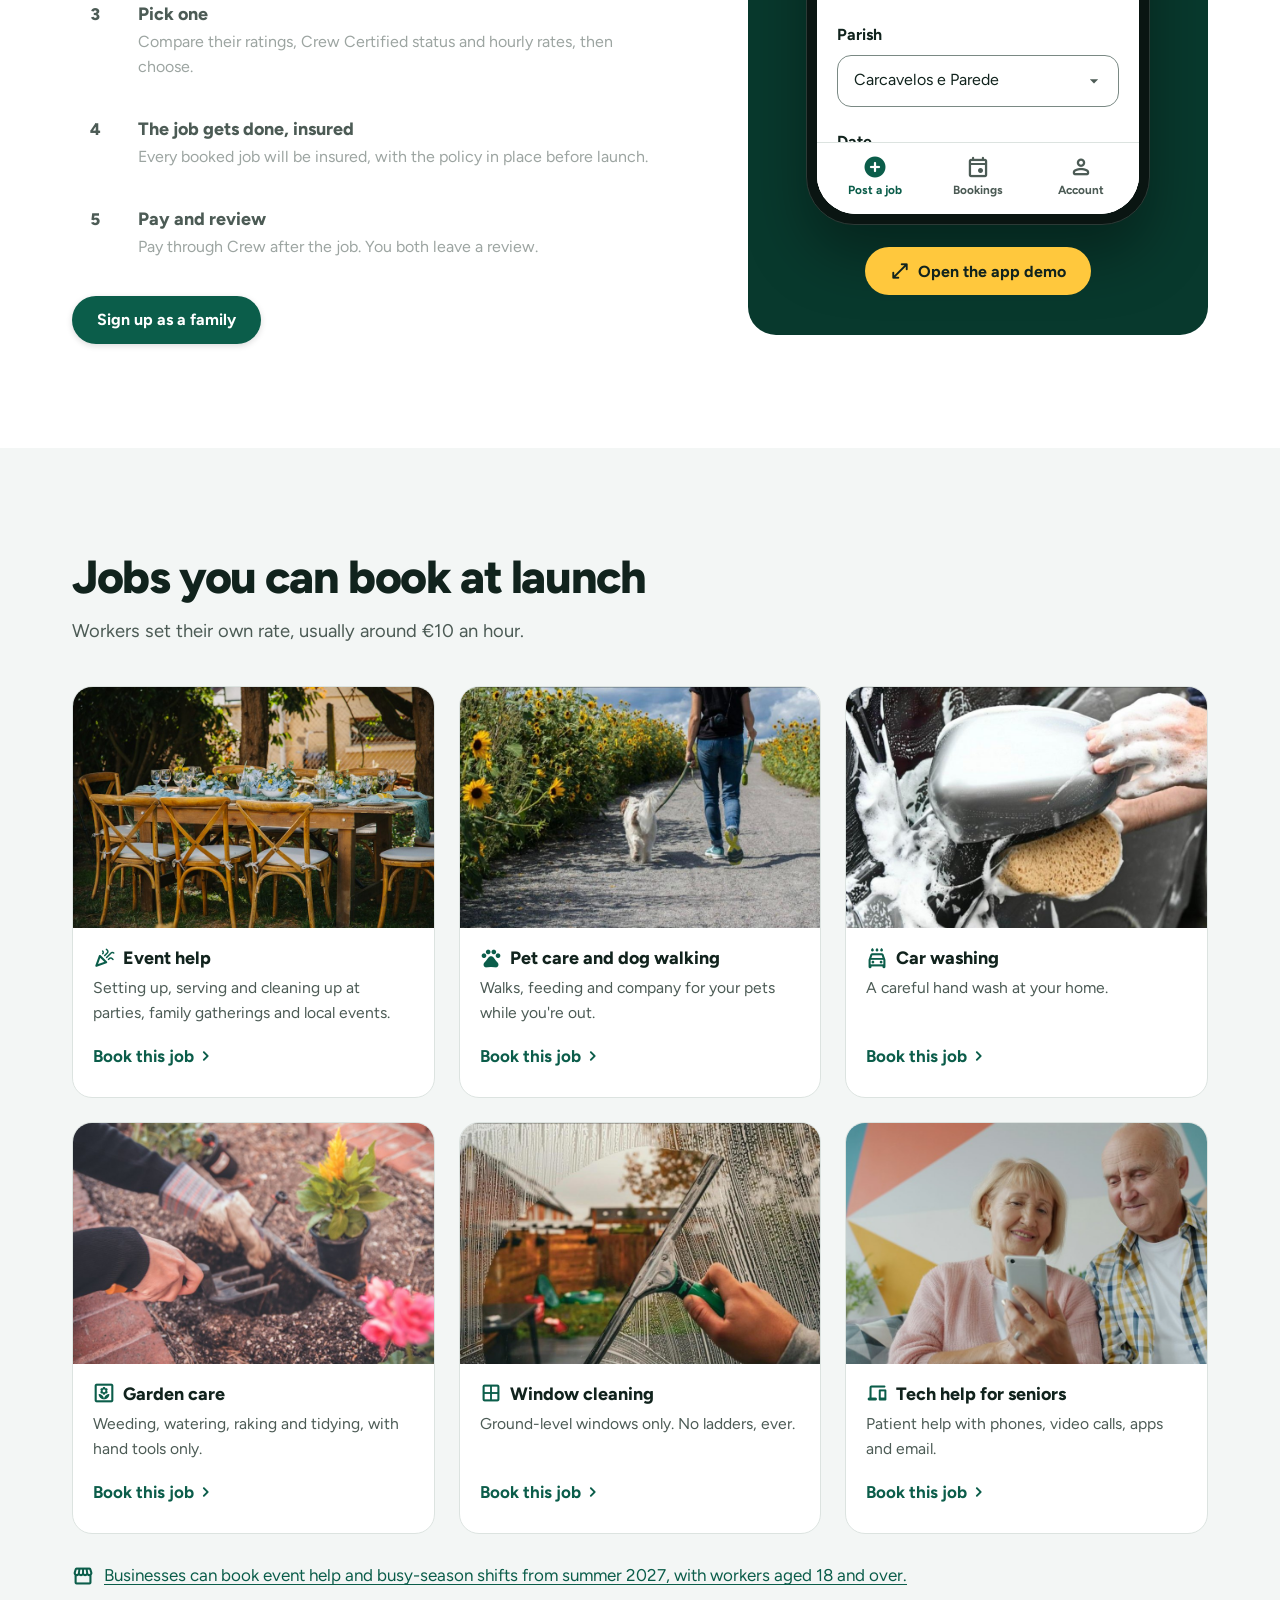
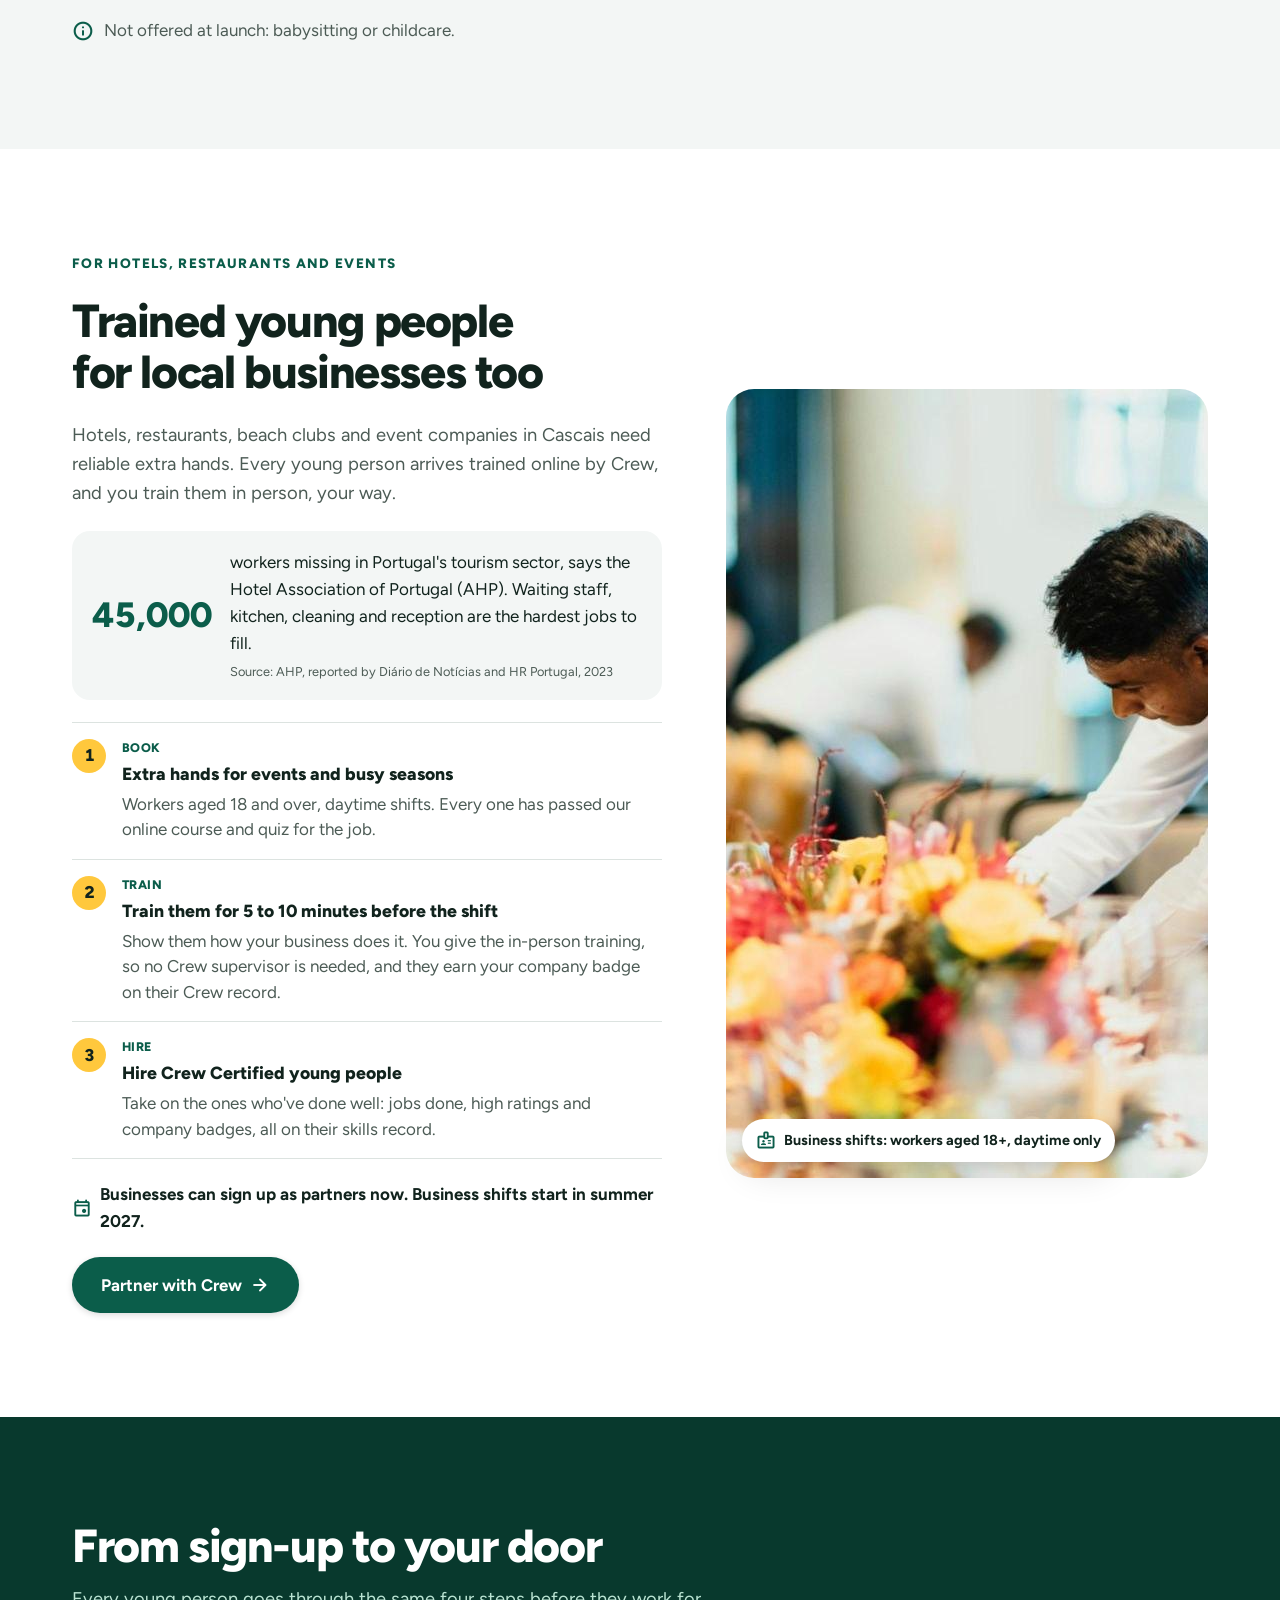
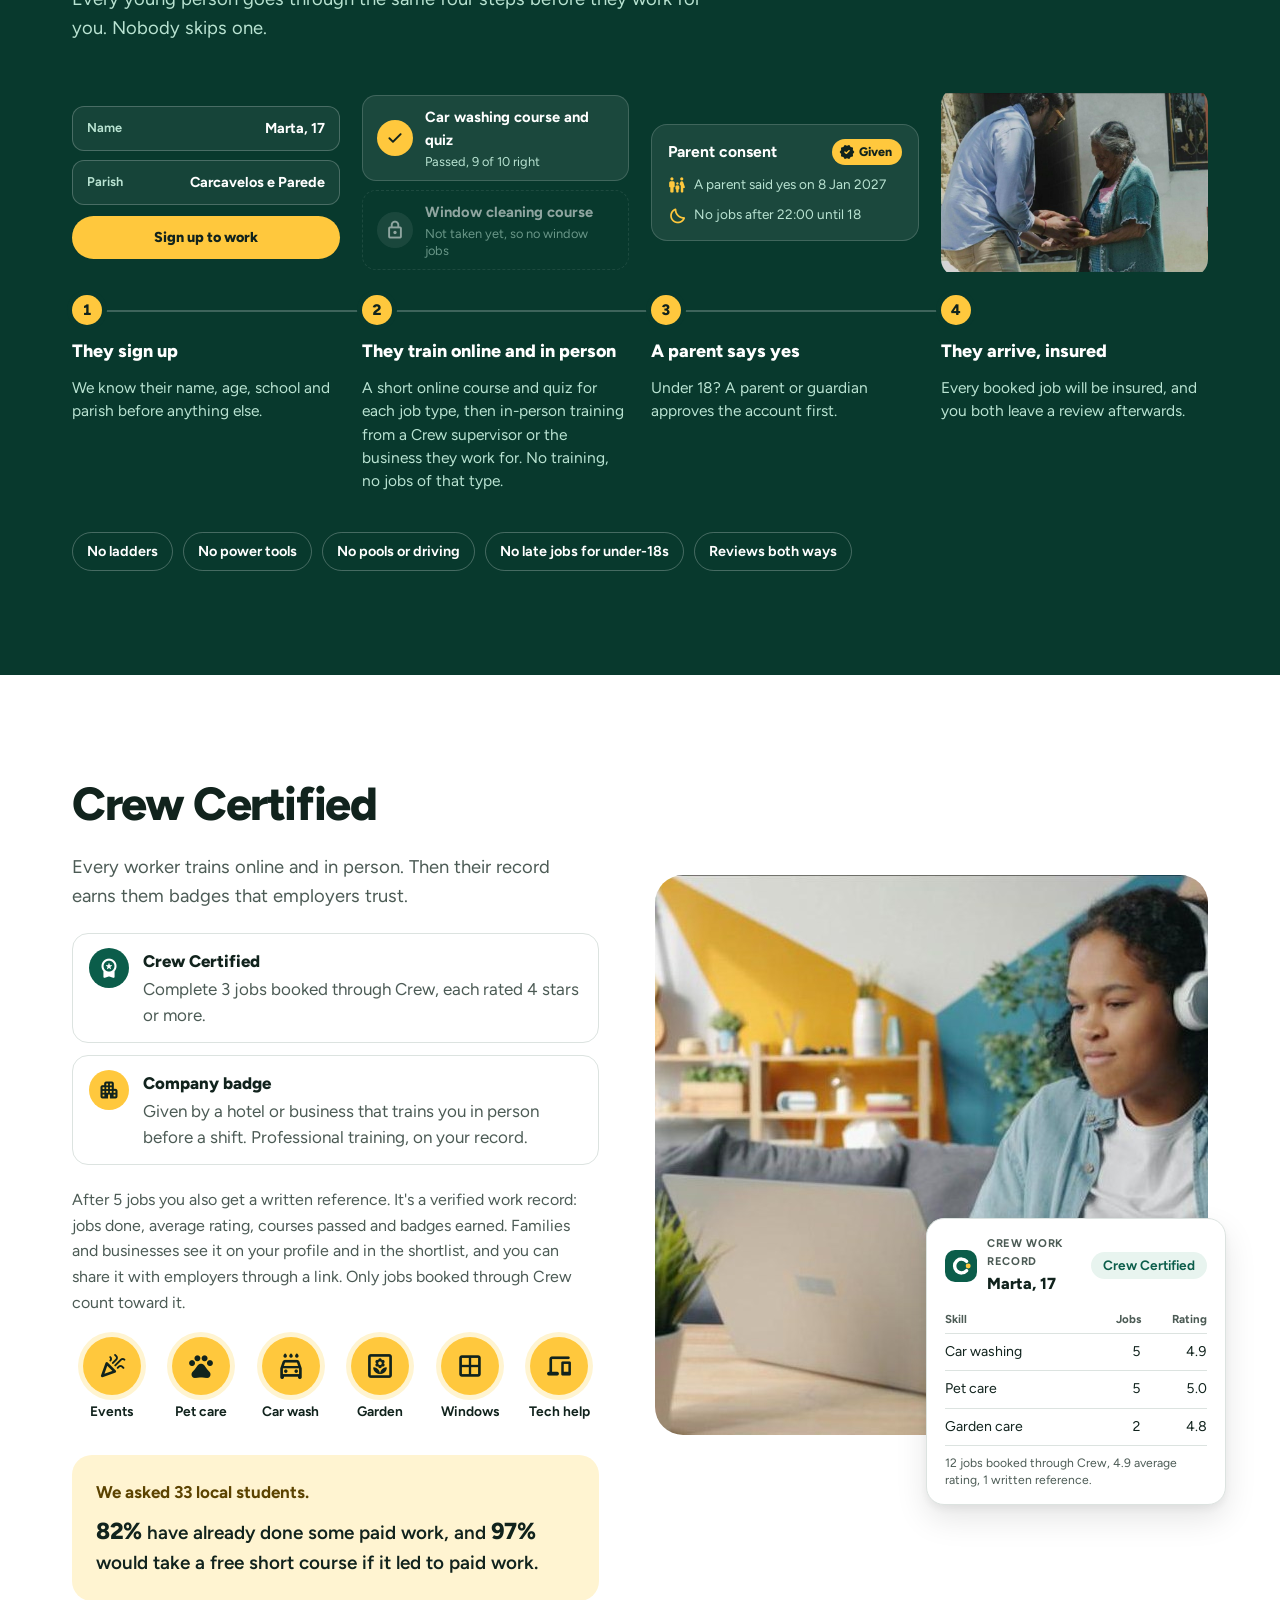
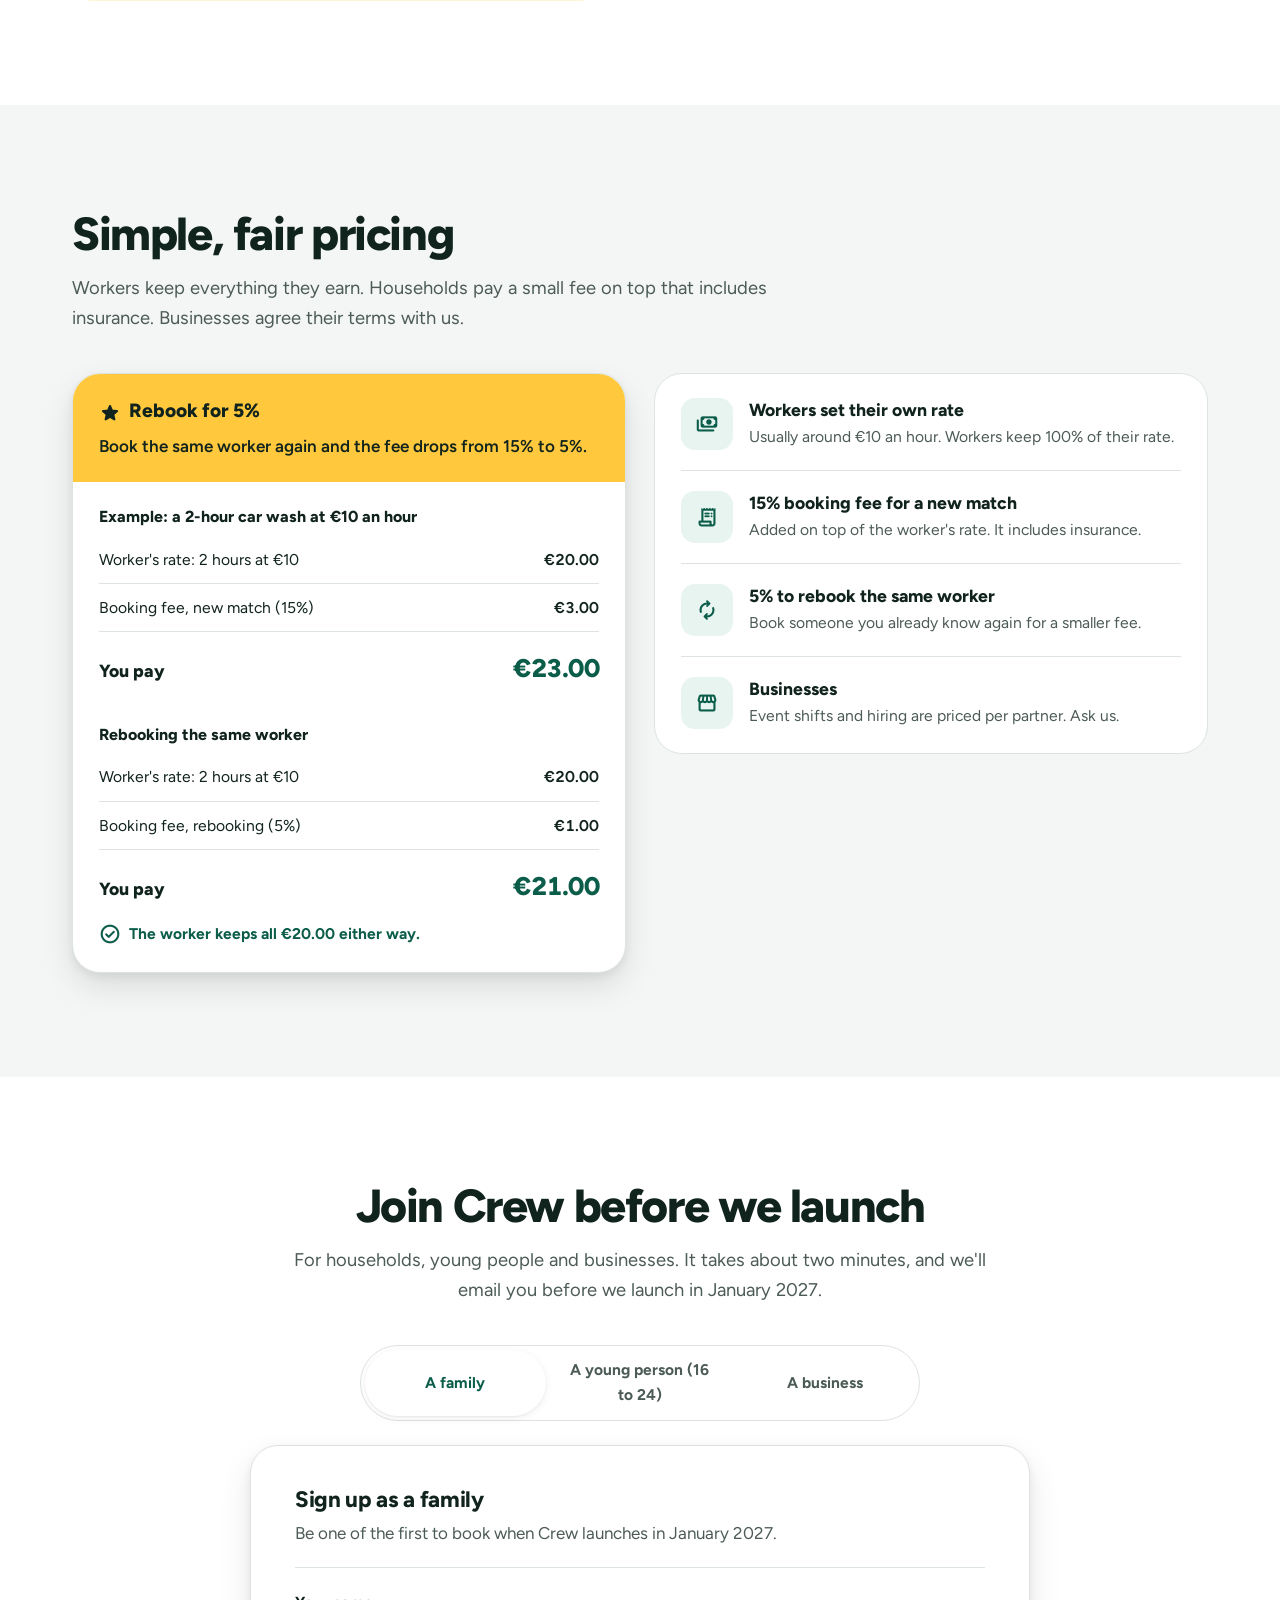
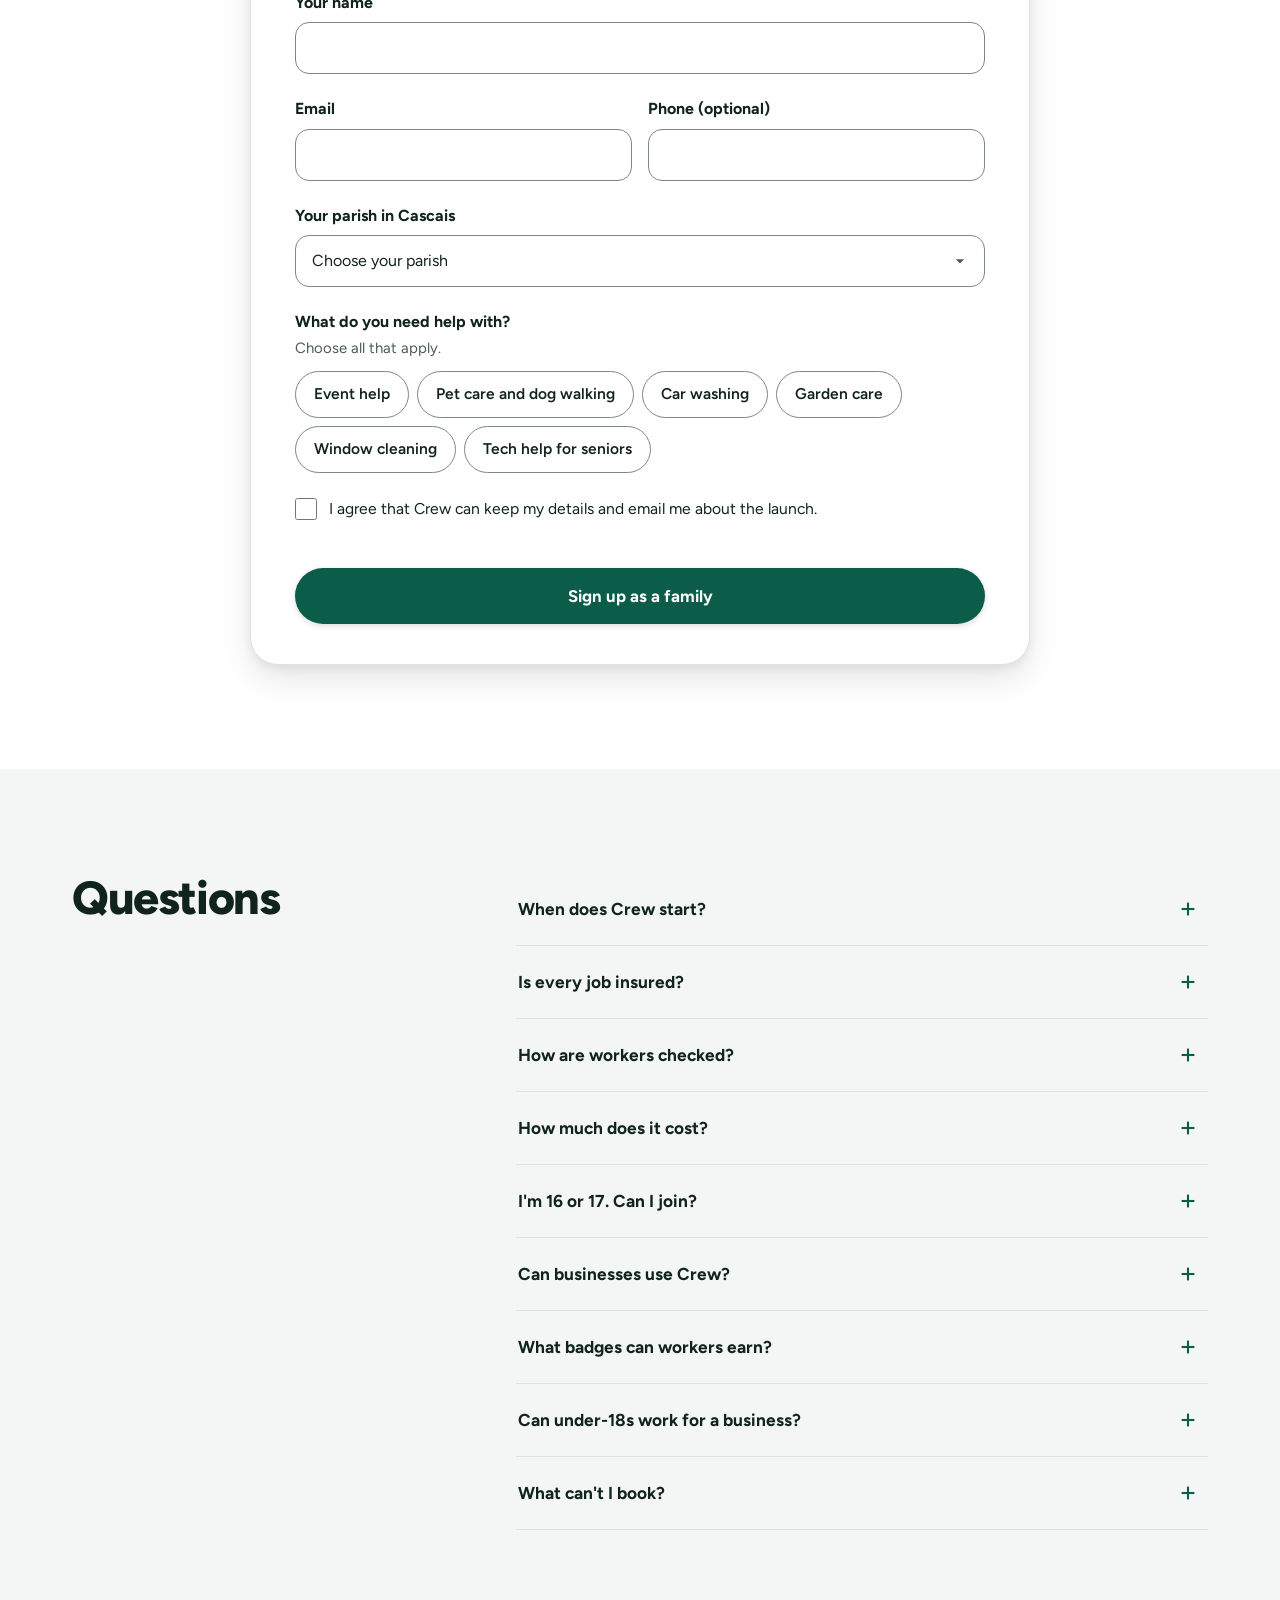
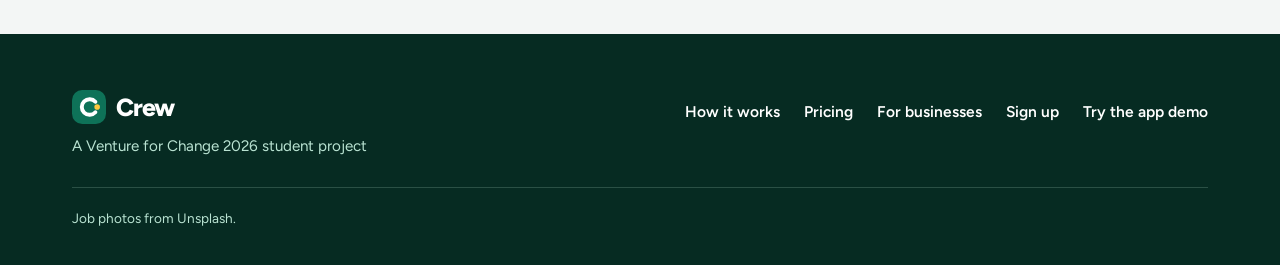
==== commit a7ee7b79: "Training model: online plus in person, two kinds of badge Every worker trains online (course and qui" ====
--- a/index.html
+++ b/index.html
@@ -12,7 +12,7 @@
   <link rel="stylesheet" href="https://fonts.googleapis.com/css2?family=Figtree:wght@400..800&display=swap">
   <link rel="stylesheet" href="https://fonts.googleapis.com/css2?family=Material+Symbols+Rounded:opsz,wght,FILL,GRAD@20..48,500..600,0..1,0&display=block">
   <link rel="preload" as="image" href="assets/hero-dog-walk.jpg">
-  <link rel="stylesheet" href="styles.css?v=21">
+  <link rel="stylesheet" href="styles.css?v=22">
 </head>
 <body data-title="meta.titleIndex">
 
@@ -35,7 +35,7 @@
         </ul>
       </nav>
       <div class="header-actions">
-        <a class="btn btn-ghost header-demo" href="login.html?v=21">
+        <a class="btn btn-ghost header-demo" href="login.html?v=22">
           <span class="icon" aria-hidden="true">smartphone</span>
           <span data-t="nav.demo"></span>
         </a>
@@ -147,8 +147,8 @@
             <p class="biz-link"><span class="icon" aria-hidden="true">storefront</span><a href="#business" data-t="how.businessNote"></a></p>
           </div>
           <div class="segmented" role="tablist" data-tabs data-how-tabs data-t-aria-label="how.tabsLabel">
-            <button type="button" role="tab" id="how-tab-family" aria-controls="how-family" aria-selected="true" data-demo="family.html?v=21&embed=1" data-t="how.tabFamily"></button>
-            <button type="button" role="tab" id="how-tab-worker" aria-controls="how-worker" aria-selected="false" tabindex="-1" data-demo="worker.html?v=21&embed=1" data-t="how.tabWorker"></button>
+            <button type="button" role="tab" id="how-tab-family" aria-controls="how-family" aria-selected="true" data-demo="family.html?v=22&embed=1" data-t="how.tabFamily"></button>
+            <button type="button" role="tab" id="how-tab-worker" aria-controls="how-worker" aria-selected="false" tabindex="-1" data-demo="worker.html?v=22&embed=1" data-t="how.tabWorker"></button>
           </div>
           <p class="steps-hint"><span class="icon" aria-hidden="true">touch_app</span><span data-t="how.stepsHint"></span></p>
           <div role="tabpanel" id="how-family" aria-labelledby="how-tab-family">
@@ -179,9 +179,9 @@
             <p data-t="how.demoText"></p>
           </div>
           <div class="device">
-            <iframe src="family.html?v=21&embed=1" loading="lazy" data-demo-frame data-t-title="how.demoFrameTitle"></iframe>
-          </div>
-          <a class="btn btn-sun" href="login.html?v=21">
+            <iframe src="family.html?v=22&embed=1" loading="lazy" data-demo-frame data-t-title="how.demoFrameTitle"></iframe>
+          </div>
+          <a class="btn btn-sun" href="login.html?v=22">
             <span class="icon" aria-hidden="true">open_in_full</span>
             <span data-t="how.demoOpen"></span>
           </a>
@@ -302,7 +302,12 @@
         <div class="skills-copy">
           <h2 class="h2" data-t="skills.title"></h2>
           <p class="lead" data-t="skills.intro"></p>
-          <p class="skills-note" data-t="skills.recordNote"></p>
+          <ul class="badge-types" data-list="skills.badges">
+            <template>
+              <li><span class="badge-type-icon"><span class="icon icon-fill" data-f="icon" aria-hidden="true"></span></span><div><h3 data-f="title"></h3><p data-f="text"></p></div></li>
+            </template>
+          </ul>
+          <p class="skills-note"><span data-t="skills.referenceNote"></span> <span data-t="skills.recordNote"></span></p>
           <ul class="badge-row" data-list="jobTypes" data-t-aria-label="skills.badgesTitle">
             <template>
               <li><span class="medal"><span class="icon" data-f="icon" aria-hidden="true"></span></span><span data-f="short"></span></li>
@@ -441,7 +446,7 @@
                 <div class="success-body">
                   <p data-t="forms.family.success"></p>
                   <p class="success-next" data-t="forms.demoNext"></p>
-                  <a class="btn btn-primary" href="login.html?v=21&amp;role=family">
+                  <a class="btn btn-primary" href="login.html?v=22&amp;role=family">
                     <span data-t="forms.demoLogin"></span>
                     <span class="icon" aria-hidden="true">arrow_forward</span>
                   </a>
@@ -549,7 +554,7 @@
                 <div class="success-body">
                   <p data-t="forms.worker.success"></p>
                   <p class="success-next" data-t="forms.demoNext"></p>
-                  <a class="btn btn-primary" href="login.html?v=21&amp;role=worker">
+                  <a class="btn btn-primary" href="login.html?v=22&amp;role=worker">
                     <span data-t="forms.demoLogin"></span>
                     <span class="icon" aria-hidden="true">arrow_forward</span>
                   </a>
@@ -670,13 +675,13 @@
         <a href="#pricing" data-t="nav.pricing"></a>
         <a href="#business" data-t="nav.business"></a>
         <a href="#signup" data-t="nav.signup"></a>
-        <a href="login.html?v=21" data-t="nav.demo"></a>
+        <a href="login.html?v=22" data-t="nav.demo"></a>
       </nav>
       <p class="footer-small" data-t="footer.photos"></p>
     </div>
   </footer>
 
-  <script src="config.js?v=21"></script>
-  <script src="script.js?v=21"></script>
+  <script src="config.js?v=22"></script>
+  <script src="script.js?v=22"></script>
 </body>
 </html>
--- a/styles.css
+++ b/styles.css
@@ -966,3 +966,11 @@
 .biz-link a, .job-note a { color: var(--green-700); text-decoration: underline; text-underline-offset: 3px; }
 .business-timing { display: flex; align-items: center; gap: 8px; margin: 0; font-weight: 700; }
 .business-timing .icon { color: var(--green-700); font-size: 20px; }
+/* Skills: the two badge types */
+.badge-types { list-style: none; margin: 0; padding: 0; display: grid; gap: 12px; }
+.badge-types li { display: flex; gap: 14px; align-items: flex-start; padding: 14px 16px; border: 1px solid var(--line); border-radius: 16px; background: var(--white); }
+.badge-types h3 { font-size: 1.05rem; font-weight: 800; margin: 0 0 2px; }
+.badge-types p { margin: 0; color: var(--muted); line-height: 1.5; }
+.badge-type-icon { width: 40px; height: 40px; flex-shrink: 0; border-radius: 50%; display: grid; place-items: center; background: var(--green-700); color: #fff; }
+.badge-types li:nth-of-type(2) .badge-type-icon { background: var(--sun); color: var(--ink); }
+.badge-type-icon .icon { font-size: 22px; }
